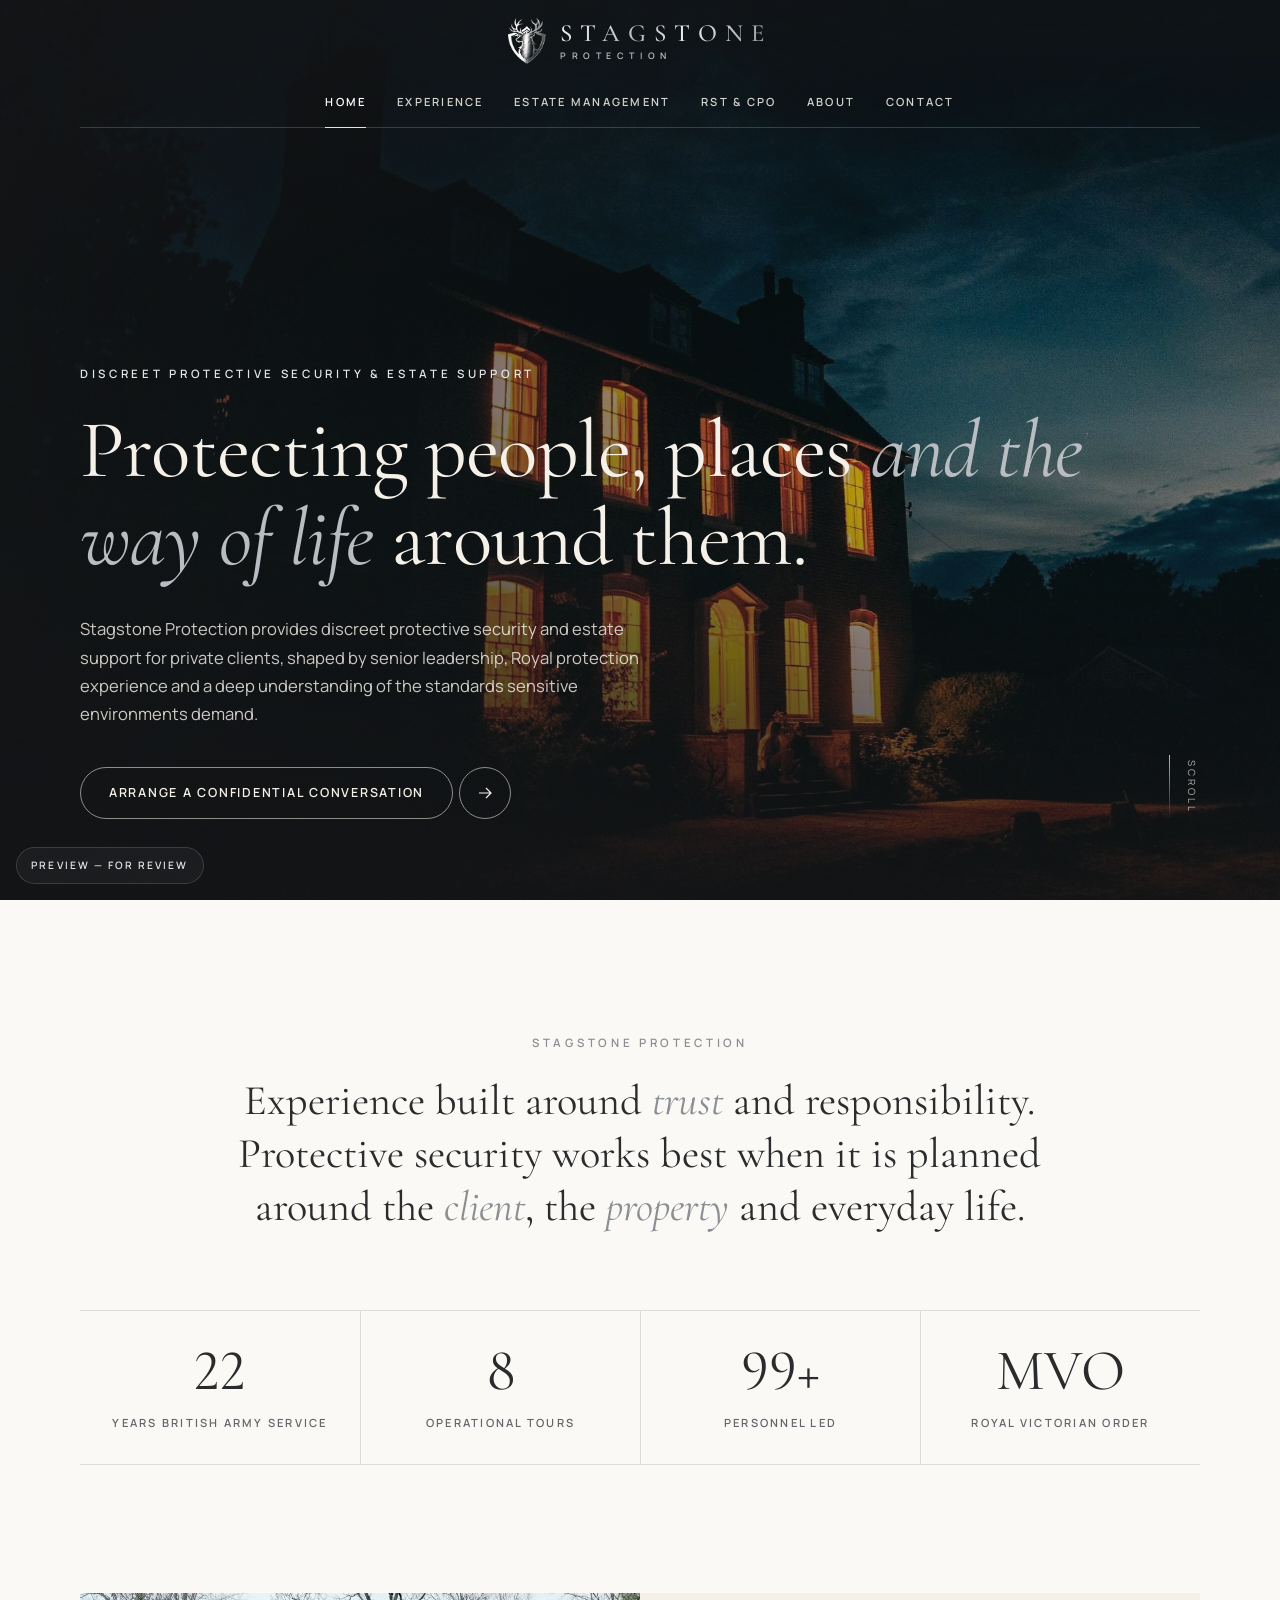
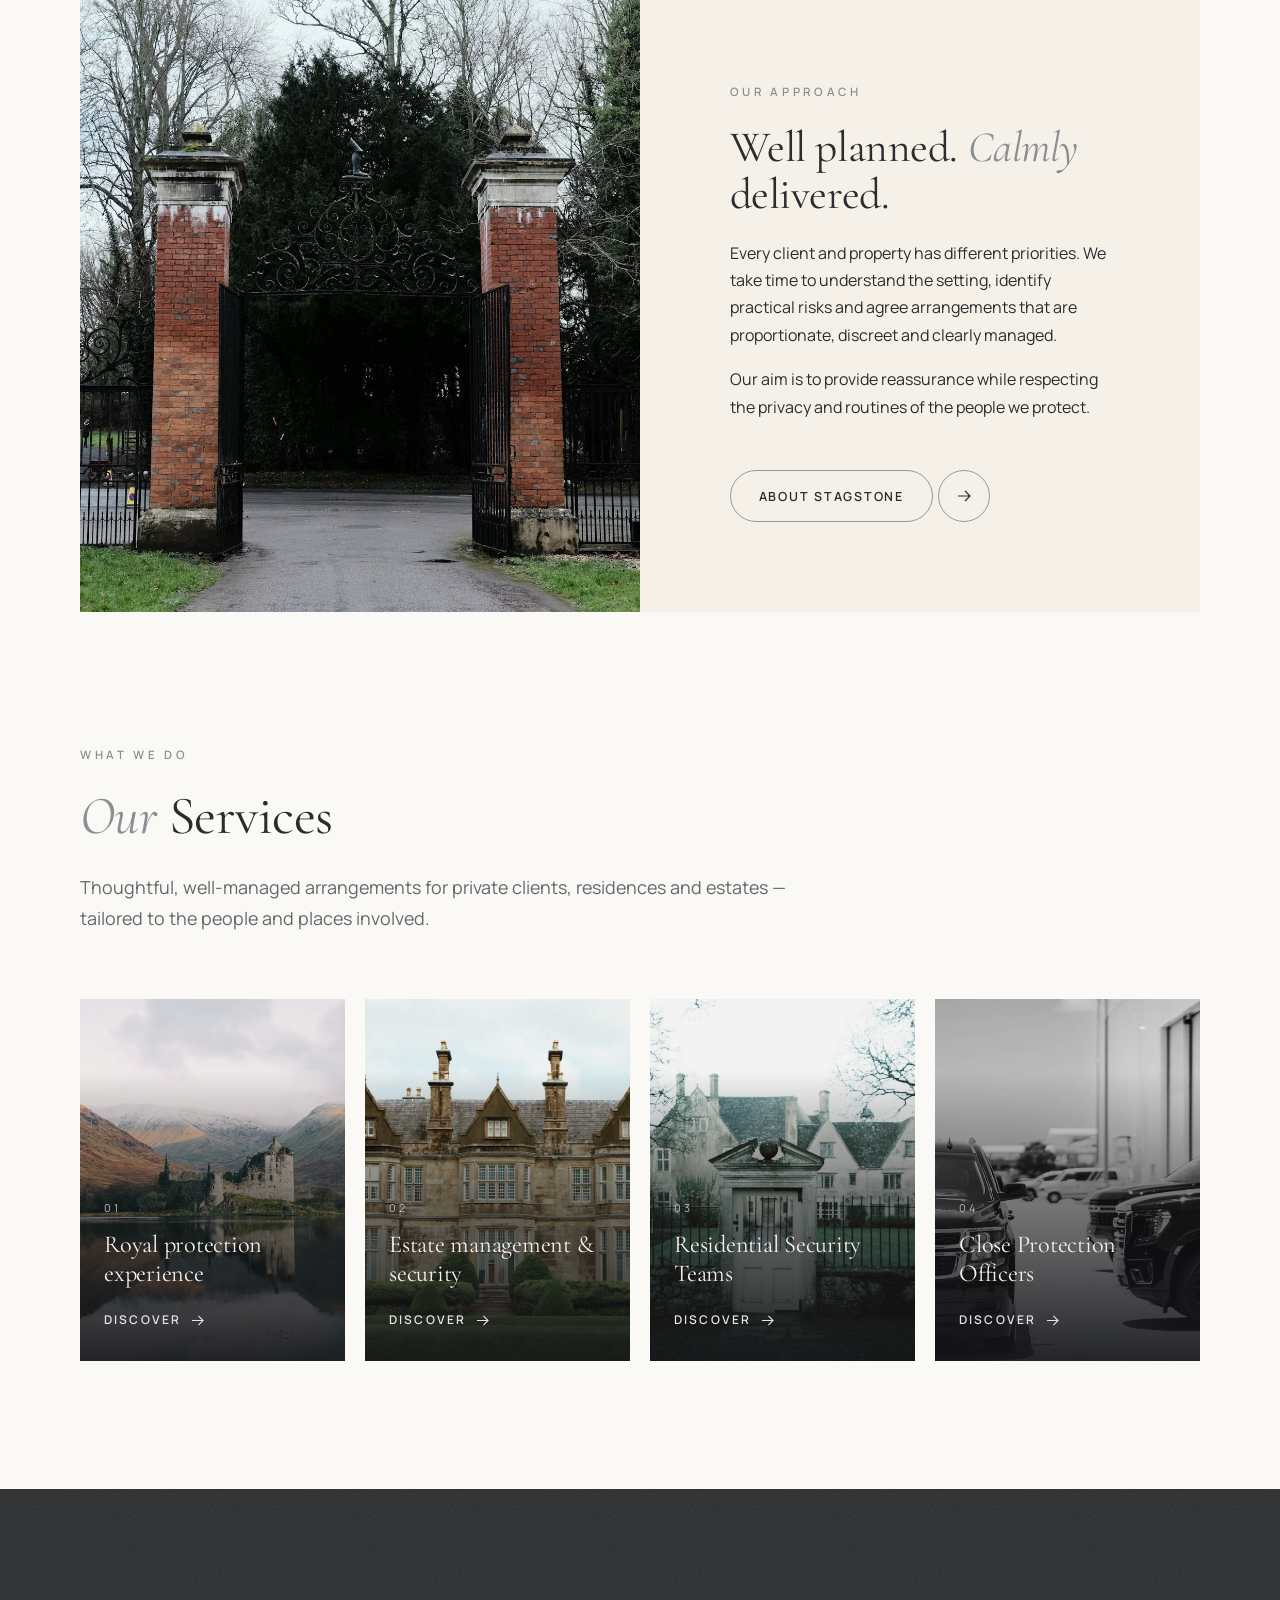
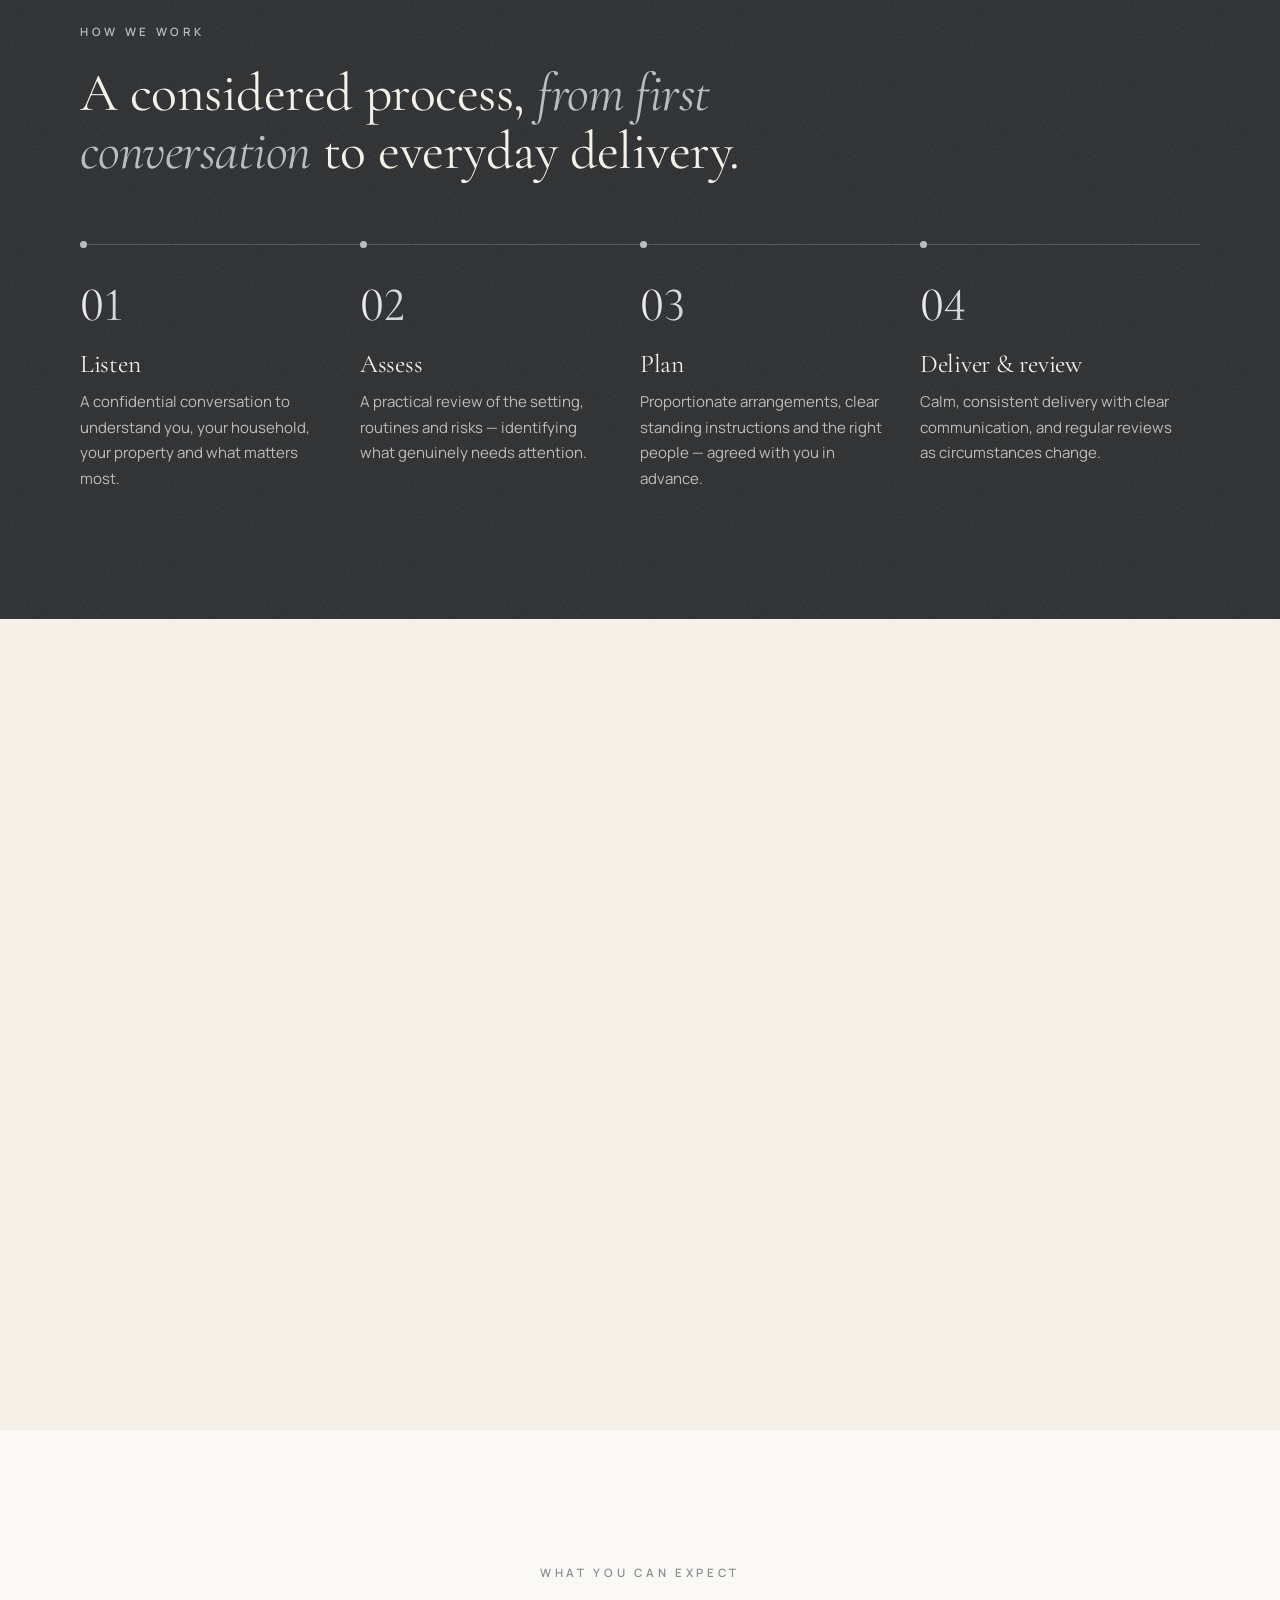
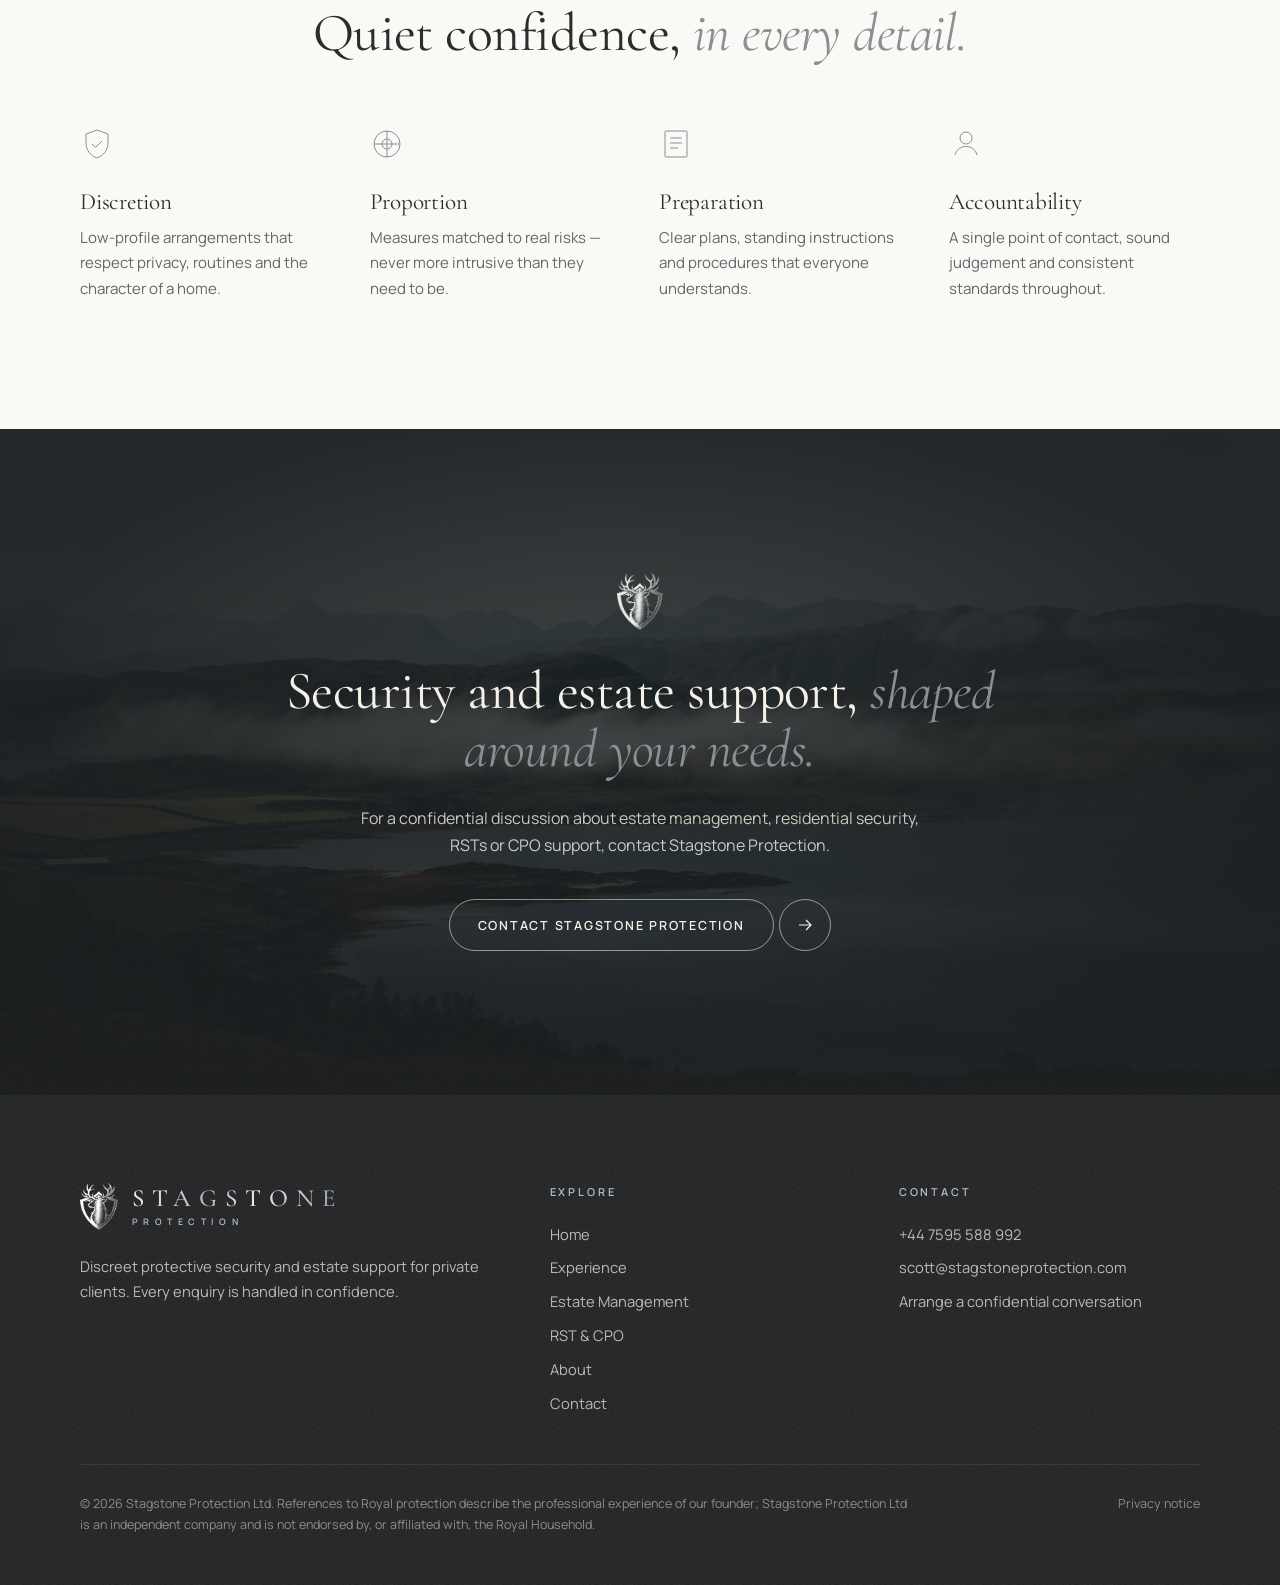
==== index.html @ ab77f959 "Stagstone Protection website - initial preview Static, no-build site: Home, Experience, Estate Manag" ====
<!doctype html>
<html lang="en-GB" data-root="" data-page="home">
<head>
  <meta charset="utf-8">
  <meta name="viewport" content="width=device-width, initial-scale=1">
  <title>Stagstone Protection | Discreet protective security &amp; estate support</title>
  <meta name="description" content="Stagstone Protection provides discreet protective security and estate support for private clients, shaped by senior military leadership and Royal protection experience.">
  <meta name="robots" content="noindex, nofollow"><!-- preview only: remove at launch -->
  <link rel="canonical" href="https://stagstoneprotection.com/">
  <meta name="theme-color" content="#1d1f21">
  <meta property="og:type" content="website">
  <meta property="og:site_name" content="Stagstone Protection">
  <meta property="og:title" content="Stagstone Protection | Discreet protective security &amp; estate support">
  <meta property="og:description" content="Protecting people, places and the way of life around them.">
  <meta property="og:image" content="assets/img/hero-estate-dusk.jpg">
  <link rel="icon" type="image/png" sizes="32x32" href="assets/img/favicon-32.png">
  <link rel="apple-touch-icon" href="assets/img/apple-touch-icon.png">
  <link rel="preload" href="assets/img/hero-estate-dusk.jpg" as="image">
  <link rel="stylesheet" href="assets/css/styles.css">
  <script src="assets/js/site.js" defer></script>
  <script type="application/ld+json">
  {
    "@context": "https://schema.org",
    "@type": "ProfessionalService",
    "name": "Stagstone Protection Ltd",
    "url": "https://stagstoneprotection.com/",
    "logo": "https://stagstoneprotection.com/assets/img/icon-512.png",
    "telephone": "+447595588992",
    "email": "scott@stagstoneprotection.com",
    "description": "Discreet protective security and estate support for private clients.",
    "founder": { "@type": "Person", "name": "Scott Cox MVO", "jobTitle": "Founder & Director", "image": "https://stagstoneprotection.com/assets/img/scott-cox.jpg" },
    "areaServed": "GB",
    "knowsAbout": ["Estate security", "Residential Security Teams", "Close protection", "Security risk assessment"]
  }
  </script>
</head>
<body>
<main id="main">

  <!-- HERO -->
  <section class="hero" aria-labelledby="hero-title">
    <div class="hero__media">
      <img src="assets/img/hero-estate-dusk.jpg" alt="A country house at dusk with warm light in its windows" width="2000" height="1334" fetchpriority="high">
    </div>
    <div class="container hero__content">
      <div>
        <span class="eyebrow">Discreet protective security &amp; estate support</span>
        <h1 id="hero-title">Protecting people, places <em>and the way of life</em> around them.</h1>
        <p class="hero__text">Stagstone Protection provides discreet protective security and estate support for private clients, shaped by senior leadership, Royal protection experience and a deep understanding of the standards sensitive environments demand.</p>
        <a class="btn btn--light" href="contact/"><span class="btn__label">Arrange a confidential conversation</span></a>
      </div>
      <a class="hero__scroll" href="#introduction">Scroll</a>
    </div>
  </section>

  <!-- INTRODUCTION -->
  <section class="section" id="introduction">
    <div class="container center">
      <div class="reveal">
        <span class="eyebrow">Stagstone Protection</span>
        <p class="statement">Experience built around <em>trust</em> and responsibility. Protective security works best when it is planned around the <em>client</em>, the <em>property</em> and everyday life.</p>
      </div>
      <div class="stats reveal" data-delay="1" aria-label="Founder experience at a glance">
        <div class="stat"><span class="stat__value" data-count="22">22</span><span class="stat__label">Years British Army service</span></div>
        <div class="stat"><span class="stat__value" data-count="8">8</span><span class="stat__label">Operational tours</span></div>
        <div class="stat"><span class="stat__value" data-count="100" data-suffix="+">100+</span><span class="stat__label">Personnel led</span></div>
        <div class="stat"><span class="stat__value">MVO</span><span class="stat__label">Royal Victorian Order</span></div>
      </div>
    </div>
  </section>

  <!-- SPLIT: MORE THAN A SECURITY PROVIDER -->
  <section aria-labelledby="approach-title">
    <div class="container">
      <div class="split reveal">
        <div class="split__media">
          <img src="assets/img/estate-gates.jpg" alt="Ornate iron gates opening onto a tree-lined estate drive" width="1400" height="1200" loading="lazy">
        </div>
        <div class="split__panel">
          <span class="eyebrow">Our approach</span>
          <h2 id="approach-title">Well planned. <em>Calmly</em> delivered.</h2>
          <p>Every client and property has different priorities. We take time to understand the setting, identify practical risks and agree arrangements that are proportionate, discreet and clearly managed.</p>
          <p>Our aim is to provide reassurance while respecting the privacy and routines of the people we protect.</p>
          <div class="mt-2"><a class="btn" href="about/"><span class="btn__label">About Stagstone</span></a></div>
        </div>
      </div>
    </div>
  </section>

  <!-- SERVICES -->
  <section class="section" aria-labelledby="services-title">
    <div class="container">
      <div class="section-head reveal">
        <span class="eyebrow">What we do</span>
        <h2 id="services-title"><em>Our</em> Services</h2>
        <p class="lead">Thoughtful, well-managed arrangements for private clients, residences and estates — tailored to the people and places involved.</p>
      </div>
      <div class="cards">
        <a class="card reveal" href="experience/">
          <img src="assets/img/scottish-castle-loch.jpg" alt="" width="2000" height="1333" loading="lazy">
          <div class="card__body">
            <span class="card__num">01</span>
            <h3>Royal protection experience</h3>
            <p>Senior experience supporting Royal security in Scotland, bringing the discretion and preparation high-profile settings demand.</p>
            <span class="link-arrow">Discover</span>
          </div>
        </a>
        <a class="card reveal" data-delay="1" href="estate-management/">
          <img src="assets/img/estate-manor.jpg" alt="" width="1400" height="925" loading="lazy">
          <div class="card__body">
            <span class="card__num">02</span>
            <h3>Estate management &amp; security</h3>
            <p>Security awareness combined with practical coordination for private estates and residences.</p>
            <span class="link-arrow">Discover</span>
          </div>
        </a>
        <a class="card reveal" data-delay="2" href="rst-cpo/#rst">
          <img src="assets/img/manor-gate.jpg" alt="" width="2000" height="1326" loading="lazy">
          <div class="card__body">
            <span class="card__num">03</span>
            <h3>Residential Security Teams</h3>
            <p>Protecting the household while allowing daily life to continue with as little disruption as possible.</p>
            <span class="link-arrow">Discover</span>
          </div>
        </a>
        <a class="card reveal" data-delay="3" href="rst-cpo/#cpo">
          <img src="assets/img/cpo-vehicles.jpg" alt="" width="1400" height="660" loading="lazy">
          <div class="card__body">
            <span class="card__num">04</span>
            <h3>Close Protection Officers</h3>
            <p>Professional close protection tailored to movements, schedule and risk environment.</p>
            <span class="link-arrow">Discover</span>
          </div>
        </a>
      </div>
    </div>
  </section>

  <!-- HOW WE WORK -->
  <section class="section section--dark on-dark" aria-labelledby="process-title">
    <div class="container">
      <div class="section-head reveal">
        <span class="eyebrow">How we work</span>
        <h2 id="process-title">A considered process, <em>from first conversation</em> to everyday delivery.</h2>
      </div>
      <ol class="steps">
        <li class="step reveal">
          <h3>Listen</h3>
          <p>A confidential conversation to understand you, your household, your property and what matters most.</p>
        </li>
        <li class="step reveal" data-delay="1">
          <h3>Assess</h3>
          <p>A practical review of the setting, routines and risks — identifying what genuinely needs attention.</p>
        </li>
        <li class="step reveal" data-delay="2">
          <h3>Plan</h3>
          <p>Proportionate arrangements, clear standing instructions and the right people — agreed with you in advance.</p>
        </li>
        <li class="step reveal" data-delay="3">
          <h3>Deliver &amp; review</h3>
          <p>Calm, consistent delivery with clear communication, and regular reviews as circumstances change.</p>
        </li>
      </ol>
    </div>
  </section>

  <!-- FOUNDER -->
  <section class="section section--ivory" aria-labelledby="founder-title">
    <div class="container founder">
      <div class="founder__visual founder__visual--portrait reveal">
        <img class="founder__photo" src="assets/img/scott-cox.jpg" alt="Portrait of Scott Cox MVO, founder of Stagstone Protection" width="896" height="1344" loading="lazy">
        <span class="founder__caption">Founder · Scott Cox MVO</span>
      </div>
      <div class="reveal" data-delay="1">
        <span class="eyebrow">About the founder</span>
        <h2 id="founder-title">Scott Cox MVO</h2>
        <p class="lead">A security and estate professional with 22 years of British Army service and extensive experience in Royal and private protective security.</p>
        <p>Scott held senior Sergeant Major appointments, completed eight operational tours, and went on to hold senior Royal and heritage security roles in Scotland — including at Balmoral Castle and the Palace of Holyroodhouse. He now brings that experience to private clients, estates and residences.</p>
        <ul class="honours" aria-label="Honours">
          <li>Member of the Royal Victorian Order</li>
          <li>Mentioned in Dispatches</li>
        </ul>
        <a class="btn" href="about/"><span class="btn__label">Read Scott’s story</span></a>
      </div>
    </div>
  </section>

  <!-- PRINCIPLES -->
  <section class="section" aria-labelledby="principles-title">
    <div class="container">
      <div class="section-head center reveal">
        <span class="eyebrow">What you can expect</span>
        <h2 id="principles-title">Quiet confidence, <em>in every detail.</em></h2>
      </div>
      <div class="principles">
        <div class="principle reveal">
          <svg viewBox="0 0 34 34" fill="none" stroke-width="1"><path d="M17 3l11 4v9c0 7.5-4.7 12.6-11 15-6.3-2.4-11-7.5-11-15V7l11-4z"/><path d="M12 17l3.5 3.5L22 14"/></svg>
          <h3>Discretion</h3>
          <p>Low-profile arrangements that respect privacy, routines and the character of a home.</p>
        </div>
        <div class="principle reveal" data-delay="1">
          <svg viewBox="0 0 34 34" fill="none" stroke-width="1"><circle cx="17" cy="17" r="13"/><path d="M17 4v26M4 17h26"/><circle cx="17" cy="17" r="5"/></svg>
          <h3>Proportion</h3>
          <p>Measures matched to real risks — never more intrusive than they need to be.</p>
        </div>
        <div class="principle reveal" data-delay="2">
          <svg viewBox="0 0 34 34" fill="none" stroke-width="1"><rect x="6" y="4" width="22" height="26" rx="1"/><path d="M11 11h12M11 16h12M11 21h8"/></svg>
          <h3>Preparation</h3>
          <p>Clear plans, standing instructions and procedures that everyone understands.</p>
        </div>
        <div class="principle reveal" data-delay="3">
          <svg viewBox="0 0 34 34" fill="none" stroke-width="1"><path d="M6 28c1.5-5.5 5.8-8.5 11-8.5s9.5 3 11 8.5"/><circle cx="17" cy="11" r="6"/></svg>
          <h3>Accountability</h3>
          <p>A single point of contact, sound judgement and consistent standards throughout.</p>
        </div>
      </div>
    </div>
  </section>

  <!-- CLOSING CTA -->
  <section class="cta-band" aria-labelledby="cta-title">
    <div class="cta-band__media"><img src="assets/img/highland-loch.jpg" alt="" width="1400" height="935" loading="lazy"></div>
    <div class="container reveal">
      <img class="cta-band__mark" src="assets/img/stagstone-mark-light.png" alt="" width="210" height="258">
      <h2 id="cta-title">Security and estate support, <em>shaped around your needs.</em></h2>
      <p>For a confidential discussion about estate management, residential security, RSTs or CPO support, contact Stagstone Protection.</p>
      <a class="btn btn--light" href="contact/"><span class="btn__label">Contact Stagstone Protection</span></a>
    </div>
  </section>

</main>
</body>
</html>
---- assets/css/styles.css ----
/* ==========================================================================
   Stagstone Protection — site styles
   Palette: charcoal, ivory and silver (taken from the brand signature/cards)
   ========================================================================== */

/* ---------- Fonts (self-hosted, SIL Open Font Licence) ---------- */
@font-face { font-family: "Cormorant Garamond"; font-style: normal; font-weight: 400; font-display: swap; src: url("../fonts/cormorantgaramond-400-normal.woff2") format("woff2"); }
@font-face { font-family: "Cormorant Garamond"; font-style: normal; font-weight: 500; font-display: swap; src: url("../fonts/cormorantgaramond-500-normal.woff2") format("woff2"); }
@font-face { font-family: "Cormorant Garamond"; font-style: normal; font-weight: 600; font-display: swap; src: url("../fonts/cormorantgaramond-600-normal.woff2") format("woff2"); }
@font-face { font-family: "Cormorant Garamond"; font-style: italic; font-weight: 400; font-display: swap; src: url("../fonts/cormorantgaramond-400-italic.woff2") format("woff2"); }
@font-face { font-family: "Cormorant Garamond"; font-style: italic; font-weight: 500; font-display: swap; src: url("../fonts/cormorantgaramond-500-italic.woff2") format("woff2"); }
@font-face { font-family: "Manrope"; font-style: normal; font-weight: 300 700; font-display: swap; src: url("../fonts/manrope-300-700-normal.woff2") format("woff2"); }

/* ---------- Design tokens ---------- */
:root {
  --charcoal: #292b2d;        /* brand charcoal */
  --charcoal-deep: #1d1f21;
  --charcoal-soft: #34373a;
  --ivory: #f5f1e9;
  --ivory-deep: #ebe5d9;
  --paper: #fbf9f5;
  --silver: #b9bdc1;
  --silver-light: #e2e4e6;
  --silver-dark: #8b8f94;
  --text: #2a2c2e;
  --text-muted: #63676b;
  --line: rgba(41, 43, 45, 0.14);
  --line-light: rgba(255, 255, 255, 0.18);
  --silver-sheen: linear-gradient(120deg, #f4f5f6 0%, #b6babe 38%, #eceef0 58%, #8f9398 100%);
  /* Fine grain, echoing the textured charcoal card stock */
  --grain: url("data:image/svg+xml,%3Csvg xmlns='http://www.w3.org/2000/svg' width='240' height='240'%3E%3Cfilter id='n'%3E%3CfeTurbulence type='fractalNoise' baseFrequency='0.85' numOctaves='3' stitchTiles='stitch'/%3E%3CfeColorMatrix values='0 0 0 0 1 0 0 0 0 1 0 0 0 0 1 0.09 0 0 0 0'/%3E%3C/filter%3E%3Crect width='100%25' height='100%25' filter='url(%23n)'/%3E%3C/svg%3E");

  --serif: "Cormorant Garamond", "Iowan Old Style", Georgia, serif;
  --sans: "Manrope", "Segoe UI", system-ui, -apple-system, sans-serif;

  --container: 1200px;
  --gutter: clamp(1.25rem, 4vw, 2.5rem);
  --section: clamp(4.5rem, 10vw, 8.5rem);
  --radius: 2px;
  --ease: cubic-bezier(0.22, 0.61, 0.36, 1);
  --header-h: 116px;
}

/* ---------- Base ---------- */
*, *::before, *::after { box-sizing: border-box; }
html { -webkit-text-size-adjust: 100%; scroll-behavior: smooth; }
body {
  margin: 0;
  font-family: var(--sans);
  font-size: 1rem;
  line-height: 1.7;
  font-weight: 400;
  color: var(--text);
  background: var(--paper);
  -webkit-font-smoothing: antialiased;
  text-rendering: optimizeLegibility;
}
img { max-width: 100%; display: block; height: auto; }
a { color: inherit; text-decoration-thickness: 1px; text-underline-offset: 0.2em; }
p { margin: 0 0 1.1em; }
p:last-child { margin-bottom: 0; }
ul, ol { margin: 0; padding: 0; }
:focus-visible { outline: 2px solid var(--silver-dark); outline-offset: 3px; }

.skip-link {
  position: absolute; left: 1rem; top: -100px; z-index: 1000;
  background: var(--ivory); color: var(--charcoal); padding: 0.75rem 1rem;
}
.skip-link:focus { top: 1rem; }
.visually-hidden { position: absolute !important; width: 1px; height: 1px; overflow: hidden; clip: rect(0 0 0 0); white-space: nowrap; }

/* ---------- Typography ---------- */
h1, h2, h3, h4 {
  font-family: var(--serif);
  font-weight: 400;
  line-height: 1.08;
  letter-spacing: -0.01em;
  margin: 0 0 0.5em;
  color: inherit;
  font-variant-numeric: lining-nums;
}
.stat__value, .step::before, .feature__num, .timeline__tag, .contact-list a { font-variant-numeric: lining-nums; }
h1 { font-size: clamp(2.75rem, 6.4vw, 5.5rem); }
h2 { font-size: clamp(2.1rem, 4.2vw, 3.5rem); }
h3 { font-size: clamp(1.5rem, 2.2vw, 1.9rem); line-height: 1.2; }
h4 { font-size: 1.3rem; }
em, .accent { font-style: italic; }
h1 em, h2 em, h3 em { color: var(--silver-dark); }
.on-dark h1 em, .on-dark h2 em, .on-dark h3 em, .hero h1 em, .page-hero h1 em { color: var(--silver); }

.eyebrow {
  display: inline-block;
  font-family: var(--sans);
  font-size: 0.72rem;
  font-weight: 600;
  letter-spacing: 0.32em;
  text-transform: uppercase;
  color: var(--silver-dark);
  margin-bottom: 1.4rem;
}
.on-dark .eyebrow { color: var(--silver); }
.lead { font-size: clamp(1.08rem, 1.4vw, 1.2rem); line-height: 1.75; color: var(--text-muted); }
.on-dark .lead, .on-dark p { color: rgba(245, 241, 233, 0.78); }
.statement {
  font-family: var(--serif);
  font-size: clamp(1.75rem, 3.3vw, 2.75rem);
  line-height: 1.25;
  max-width: 22em;
  margin: 0 auto;
}
.statement em { color: var(--silver-dark); }

/* ---------- Layout ---------- */
.container { width: 100%; max-width: var(--container); margin: 0 auto; padding: 0 var(--gutter); }
.container--narrow { max-width: 860px; }
.section { padding: var(--section) 0; }
.section--tight { padding: calc(var(--section) * 0.6) 0; }
.section--ivory { background: var(--ivory); }
.section--dark { background: var(--grain), var(--charcoal); color: var(--ivory); }
.section--deep { background: var(--grain), var(--charcoal-deep); color: var(--ivory); }
.center { text-align: center; }
.section-head { max-width: 760px; margin-bottom: clamp(2.5rem, 5vw, 4rem); }
.section-head.center { margin-left: auto; margin-right: auto; }
.rule { width: 56px; height: 1px; background: var(--silver-dark); border: 0; margin: 2rem 0; }
.center .rule { margin-left: auto; margin-right: auto; }

/* ---------- Buttons ---------- */
.btn {
  --btn-fg: var(--charcoal);
  --btn-line: rgba(41, 43, 45, 0.45);
  display: inline-flex; align-items: center; gap: 0.35rem;
  font-family: var(--sans); font-size: 0.78rem; font-weight: 600; letter-spacing: 0.14em; text-transform: uppercase;
  color: var(--btn-fg); text-decoration: none; cursor: pointer;
  background: none; border: 0; padding: 0;
}
.btn__label {
  display: inline-flex; align-items: center; min-height: 52px; padding: 0 1.75rem;
  border: 1px solid var(--btn-line); border-radius: 999px;
  transition: background 0.35s var(--ease), color 0.35s var(--ease), border-color 0.35s var(--ease);
}
.btn__icon {
  display: inline-grid; place-items: center; width: 52px; height: 52px; flex: none;
  border: 1px solid var(--btn-line); border-radius: 50%;
  transition: transform 0.45s var(--ease), background 0.35s var(--ease), border-color 0.35s var(--ease);
}
.btn__icon svg { width: 14px; height: 14px; transition: transform 0.45s var(--ease); }
.btn:hover .btn__label, .btn:focus-visible .btn__label { background: var(--btn-fg); color: var(--paper); border-color: var(--btn-fg); }
.btn:hover .btn__icon svg, .btn:focus-visible .btn__icon svg { transform: rotate(-45deg); }
.btn--light { --btn-fg: var(--ivory); --btn-line: rgba(245, 241, 233, 0.55); }
.btn--light:hover .btn__label, .btn--light:focus-visible .btn__label { color: var(--charcoal); }
.btn--solid .btn__label { background: var(--charcoal); color: var(--ivory); border-color: var(--charcoal); }
.btn--solid:hover .btn__label { background: var(--charcoal-soft); }

.link-arrow {
  display: inline-flex; align-items: center; gap: 0.6rem;
  font-size: 0.75rem; font-weight: 600; letter-spacing: 0.18em; text-transform: uppercase; text-decoration: none;
}
.link-arrow svg { width: 13px; height: 13px; transition: transform 0.4s var(--ease); }
.link-arrow:hover svg { transform: translateX(4px); }

/* ---------- Header ---------- */
.site-header {
  position: fixed; inset: 0 0 auto 0; z-index: 100;
  color: var(--ivory);
  transition: background 0.45s var(--ease), box-shadow 0.45s var(--ease), transform 0.45s var(--ease);
}
.site-header__inner {
  max-width: var(--container); margin: 0 auto; padding: 1.1rem var(--gutter) 0;
  display: flex; flex-direction: column; align-items: center;
  transition: padding 0.45s var(--ease);
}
.brand { display: inline-flex; align-items: center; gap: 0.85rem; text-decoration: none; color: inherit; }
.brand__mark { width: 38px; height: auto; transition: width 0.45s var(--ease); }
.brand__text { display: flex; flex-direction: column; line-height: 1; }
.brand__name {
  font-family: var(--serif); font-size: 1.55rem; font-weight: 500; letter-spacing: 0.32em;
  background: var(--silver-sheen); -webkit-background-clip: text; background-clip: text; color: transparent;
}
.brand__sub { font-size: 0.56rem; font-weight: 600; letter-spacing: 0.62em; margin-top: 0.4rem; color: var(--silver); }

.primary-nav { width: 100%; margin-top: 0.9rem; border-bottom: 1px solid var(--line-light); transition: margin 0.45s var(--ease), border-color 0.45s var(--ease); }
.primary-nav ul { list-style: none; display: flex; justify-content: center; gap: clamp(1rem, 2.4vw, 2.4rem); }
.primary-nav a {
  position: relative; display: block; padding: 0.85rem 0 1rem;
  font-size: 0.7rem; font-weight: 600; letter-spacing: 0.2em; text-transform: uppercase; text-decoration: none;
  color: rgba(245, 241, 233, 0.86); transition: color 0.3s;
}
.primary-nav a::after {
  content: ""; position: absolute; left: 0; right: 0; bottom: -1px; height: 1px;
  background: var(--silver-light); transform: scaleX(0); transition: transform 0.4s var(--ease);
}
.primary-nav a:hover, .primary-nav a[aria-current="page"] { color: #fff; }
.primary-nav a:hover::after, .primary-nav a[aria-current="page"]::after { transform: scaleX(1); }

.site-header.is-scrolled { background: rgba(29, 31, 33, 0.96); box-shadow: 0 1px 0 rgba(255,255,255,0.06); backdrop-filter: blur(10px); }
.site-header.is-scrolled .site-header__inner { padding-top: 0.7rem; }
.site-header.is-scrolled .brand__mark { width: 30px; }
.site-header.is-scrolled .primary-nav { margin-top: 0.4rem; border-color: transparent; }
.site-header.is-scrolled .primary-nav a { padding: 0.6rem 0 0.8rem; }

.nav-toggle {
  display: none; position: absolute; right: var(--gutter); top: 1.35rem;
  width: 46px; height: 46px; border-radius: 50%; border: 1px solid var(--line-light);
  background: transparent; color: inherit; cursor: pointer;
}
.nav-toggle span { display: block; width: 18px; height: 1px; background: currentColor; margin: 5px auto; transition: transform 0.35s var(--ease), opacity 0.2s; }
.nav-open .nav-toggle span:nth-child(1) { transform: translateY(6px) rotate(45deg); }
.nav-open .nav-toggle span:nth-child(2) { opacity: 0; }
.nav-open .nav-toggle span:nth-child(3) { transform: translateY(-6px) rotate(-45deg); }

@media (max-width: 960px) {
  .site-header__inner { flex-direction: row; justify-content: space-between; padding-top: 1rem; padding-bottom: 1rem; }
  .site-header.is-scrolled .site-header__inner { padding-bottom: 0.7rem; }
  .brand__name { font-size: 1.25rem; letter-spacing: 0.26em; }
  .brand__sub { font-size: 0.5rem; letter-spacing: 0.5em; }
  .nav-toggle { display: block; position: static; }
  .primary-nav {
    position: fixed; inset: 0; z-index: -1; margin: 0; border: 0;
    background: var(--charcoal-deep);
    display: grid; place-items: center;
    opacity: 0; visibility: hidden; transition: opacity 0.4s var(--ease), visibility 0.4s;
  }
  .primary-nav ul { flex-direction: column; align-items: center; gap: 0.4rem; }
  .primary-nav a { font-family: var(--serif); font-size: 2rem; font-weight: 400; letter-spacing: 0.01em; text-transform: none; padding: 0.4rem 0 !important; }
  .primary-nav a::after { display: none; }
  .nav-open .primary-nav { opacity: 1; visibility: visible; }
  .nav-open { overflow: hidden; }
  .nav-open .site-header { background: transparent; box-shadow: none; backdrop-filter: none; }
}

/* ---------- Hero (home) ---------- */
.hero {
  position: relative; min-height: 100svh; display: flex; align-items: flex-end;
  color: var(--ivory); overflow: hidden; background: var(--charcoal-deep);
}
.hero__media, .page-hero__media { position: absolute; inset: 0; }
.hero__media img, .page-hero__media img { width: 100%; height: 100%; object-fit: cover; }
.hero__media img { animation: slow-zoom 22s var(--ease) both; }
.hero::after, .page-hero::after {
  content: ""; position: absolute; inset: 0;
  background:
    linear-gradient(180deg, rgba(20,21,23,0.72) 0%, rgba(20,21,23,0.18) 32%, rgba(20,21,23,0.25) 55%, rgba(20,21,23,0.88) 100%),
    linear-gradient(90deg, rgba(20,21,23,0.78) 0%, rgba(20,21,23,0.35) 45%, rgba(20,21,23,0) 75%);
}
.hero .eyebrow, .page-hero .eyebrow { color: var(--silver-light); }
.hero__content {
  position: relative; z-index: 1; width: 100%;
  padding-top: calc(var(--header-h) + 3rem); padding-bottom: clamp(3.5rem, 9vh, 6.5rem);
  display: grid; grid-template-columns: minmax(0, 1fr) auto; align-items: end; gap: 2.5rem;
}
.hero h1 { max-width: 13em; margin-bottom: 0.4em; }
.hero__text { max-width: 36rem; font-size: clamp(1rem, 1.3vw, 1.12rem); color: rgba(245, 241, 233, 0.82); margin-bottom: 2.4rem; }
.hero__scroll {
  display: flex; flex-direction: column; align-items: center; gap: 0.8rem;
  font-size: 0.62rem; letter-spacing: 0.3em; text-transform: uppercase; color: rgba(245,241,233,0.7); text-decoration: none;
  writing-mode: vertical-rl;
}
.hero__scroll::after { content: ""; width: 1px; height: 64px; background: linear-gradient(var(--silver), transparent); animation: scroll-cue 2.4s var(--ease) infinite; }
@keyframes slow-zoom { from { transform: scale(1.12); } to { transform: scale(1); } }
@keyframes scroll-cue { 0% { transform: scaleY(0); transform-origin: top; } 50% { transform: scaleY(1); transform-origin: top; } 51% { transform-origin: bottom; } 100% { transform: scaleY(0); transform-origin: bottom; } }
@media (max-width: 720px) { .hero__scroll { display: none; } .hero__content { grid-template-columns: 1fr; } }

/* ---------- Page hero (inner pages) ---------- */
.page-hero {
  position: relative; min-height: clamp(460px, 72vh, 720px);
  display: flex; align-items: flex-end; color: var(--ivory); background: var(--charcoal-deep); overflow: hidden;
}
.page-hero__content { position: relative; z-index: 1; width: 100%; padding-top: calc(var(--header-h) + 3rem); padding-bottom: clamp(3rem, 7vh, 5rem); }
.page-hero h1 { max-width: 14em; margin-bottom: 0.35em; }
.page-hero p { max-width: 40rem; color: rgba(245, 241, 233, 0.82); font-size: clamp(1rem, 1.3vw, 1.12rem); }
.breadcrumb { list-style: none; display: flex; gap: 0.6rem; font-size: 0.68rem; letter-spacing: 0.24em; text-transform: uppercase; color: var(--silver); margin-bottom: 1.5rem; }
.breadcrumb a { text-decoration: none; }
.breadcrumb a:hover { color: #fff; }
.breadcrumb li + li::before { content: "/"; margin-right: 0.6rem; opacity: 0.5; }

/* ---------- Credentials strip ---------- */
.stats { display: grid; grid-template-columns: repeat(4, 1fr); border-top: 1px solid var(--line); border-bottom: 1px solid var(--line); margin-top: clamp(3rem, 6vw, 5rem); }
.stat { padding: 2rem 1.25rem; text-align: center; }
.stat + .stat { border-left: 1px solid var(--line); }
.stat__value { display: block; font-family: var(--serif); font-size: clamp(2.4rem, 4.5vw, 3.6rem); line-height: 1; color: var(--charcoal); }
.stat__label { display: block; margin-top: 0.75rem; font-size: 0.7rem; font-weight: 600; letter-spacing: 0.2em; text-transform: uppercase; color: var(--text-muted); }
@media (max-width: 760px) { .stats { grid-template-columns: repeat(2, 1fr); } .stat:nth-child(3) { border-left: 0; } .stat:nth-child(n+3) { border-top: 1px solid var(--line); } }

/* ---------- Split (image + panel) ---------- */
.split { display: grid; grid-template-columns: 1fr 1fr; align-items: stretch; }
.split__media { position: relative; min-height: 420px; overflow: hidden; }
.split__media img { position: absolute; inset: 0; width: 100%; height: 100%; object-fit: cover; transition: transform 1.4s var(--ease); }
.split:hover .split__media img { transform: scale(1.03); }
.split__panel { background: var(--ivory); padding: clamp(2.5rem, 7vw, 6rem); display: flex; flex-direction: column; justify-content: center; }
.split__panel--dark { background: var(--grain), var(--charcoal); color: var(--ivory); }
.split--reverse .split__media { order: 2; }
.split h2 { font-size: clamp(2rem, 3.4vw, 2.9rem); }
@media (max-width: 860px) { .split { grid-template-columns: 1fr; } .split--reverse .split__media { order: 0; } .split__media { min-height: 320px; } }

/* ---------- Service cards ---------- */
.cards { display: grid; grid-template-columns: repeat(4, 1fr); gap: 1.25rem; }
.card {
  position: relative; display: flex; flex-direction: column; justify-content: flex-end;
  aspect-ratio: 3 / 4.1; overflow: hidden; color: var(--ivory); text-decoration: none; background: var(--charcoal);
}
.card img { position: absolute; inset: 0; width: 100%; height: 100%; object-fit: cover; transition: transform 1.2s var(--ease), filter 0.8s; filter: saturate(0.8); }
.card::after { content: ""; position: absolute; inset: 0; background: linear-gradient(180deg, rgba(20,21,23,0.05) 20%, rgba(20,21,23,0.55) 55%, rgba(20,21,23,0.93) 100%); transition: background 0.6s var(--ease); }
.card__body { position: relative; z-index: 1; padding: 1.75rem 1.5rem; }
.card__num { display: block; font-size: 0.68rem; letter-spacing: 0.28em; color: var(--silver); margin-bottom: 0.75rem; }
.card h3 { font-size: clamp(1.45rem, 1.9vw, 1.75rem); margin-bottom: 0.4rem; }
.card p { font-size: 0.9rem; line-height: 1.6; color: rgba(245, 241, 233, 0.78); max-height: 0; opacity: 0; overflow: hidden; transition: max-height 0.6s var(--ease), opacity 0.5s, margin 0.5s; margin: 0; }
.card .link-arrow { margin-top: 1rem; color: var(--silver-light); }
.card:hover img, .card:focus-visible img { transform: scale(1.06); filter: saturate(1); }
.card:hover::after, .card:focus-visible::after { background: linear-gradient(180deg, rgba(20,21,23,0.2) 0%, rgba(20,21,23,0.94) 100%); }
.card:hover p, .card:focus-visible p { max-height: 10rem; opacity: 1; margin-top: 0.4rem; }
@media (max-width: 1080px) { .cards { grid-template-columns: repeat(2, 1fr); } }
@media (max-width: 560px) { .cards { grid-template-columns: 1fr; } .card { aspect-ratio: 4 / 3.6; } }
@media (hover: none) { .card p { max-height: none; opacity: 1; margin-top: 0.4rem; } }

/* ---------- Process steps ---------- */
.steps { list-style: none; display: grid; grid-template-columns: repeat(4, 1fr); gap: 0; counter-reset: step; }
.step { padding: 2.25rem 1.75rem 0 0; border-top: 1px solid var(--line-light); position: relative; }
.step::before {
  counter-increment: step; content: "0" counter(step);
  display: block; font-family: var(--serif); font-size: 3rem; line-height: 1; margin-bottom: 1.25rem;
  background: var(--silver-sheen); -webkit-background-clip: text; background-clip: text; color: transparent;
}
.step::after { content: ""; position: absolute; top: -4px; left: 0; width: 7px; height: 7px; border-radius: 50%; background: var(--silver); }
.step h3 { font-size: 1.6rem; margin-bottom: 0.6rem; }
.step p { font-size: 0.94rem; color: rgba(245, 241, 233, 0.72); }
.section--ivory .step, .section:not(.section--dark):not(.section--deep) .step { border-color: var(--line); }
.section:not(.section--dark):not(.section--deep) .step p { color: var(--text-muted); }
.section:not(.section--dark):not(.section--deep) .step::before { background: none; color: var(--silver-dark); }
@media (max-width: 960px) { .steps { grid-template-columns: repeat(2, 1fr); row-gap: 2.5rem; } }
@media (max-width: 560px) { .steps { grid-template-columns: 1fr; } }

/* ---------- Principles / feature list ---------- */
.principles { display: grid; grid-template-columns: repeat(4, 1fr); gap: clamp(1.5rem, 3vw, 3rem); }
.principle svg { width: 34px; height: 34px; stroke: var(--silver-dark); margin-bottom: 1.25rem; }
.principle h3 { font-size: 1.45rem; margin-bottom: 0.5rem; }
.principle p { font-size: 0.94rem; color: var(--text-muted); }
@media (max-width: 960px) { .principles { grid-template-columns: repeat(2, 1fr); } }
@media (max-width: 560px) { .principles { grid-template-columns: 1fr; } }

.feature-grid { display: grid; grid-template-columns: repeat(2, 1fr); border-top: 1px solid var(--line); }
.feature { padding: 2rem 2rem 2rem 0; border-bottom: 1px solid var(--line); display: grid; grid-template-columns: 3.25rem 1fr; gap: 0.5rem; }
.feature:nth-child(even) { padding-left: 2rem; border-left: 1px solid var(--line); }
.feature__num { font-family: var(--serif); font-size: 1.15rem; color: var(--silver-dark); padding-top: 0.15rem; }
.feature h3 { font-size: 1.45rem; margin-bottom: 0.35rem; }
.feature p { font-size: 0.95rem; color: var(--text-muted); }
@media (max-width: 760px) { .feature-grid { grid-template-columns: 1fr; } .feature:nth-child(even) { padding-left: 0; border-left: 0; } }

.check-list { list-style: none; display: grid; gap: 0.85rem; margin-top: 1.5rem; }
.check-list li { position: relative; padding-left: 1.9rem; }
.check-list li::before { content: ""; position: absolute; left: 0; top: 0.72em; width: 1rem; height: 1px; background: var(--silver-dark); }
.on-dark .check-list li::before, .split__panel--dark .check-list li::before { background: var(--silver); }

/* ---------- Founder ---------- */
.founder { display: grid; grid-template-columns: 0.85fr 1.15fr; gap: clamp(2.5rem, 6vw, 6rem); align-items: center; }
.founder__visual { position: relative; aspect-ratio: 4 / 5; background: var(--charcoal); overflow: hidden; display: grid; place-items: center; }
.founder__visual img.founder__photo { position: absolute; inset: 0; width: 100%; height: 100%; object-fit: cover; opacity: 0.5; filter: grayscale(1); }
.founder__visual .founder__mark { position: relative; width: 42%; opacity: 0.95; }
.founder__visual::after { content: ""; position: absolute; inset: 1.1rem; border: 1px solid rgba(226, 228, 230, 0.35); pointer-events: none; }
.founder__caption { position: absolute; left: 2rem; bottom: 1.9rem; z-index: 1; color: var(--ivory); font-size: 0.68rem; letter-spacing: 0.26em; text-transform: uppercase; }
.founder__visual--portrait { background: var(--ivory-deep); }
.founder__visual--portrait img.founder__photo { opacity: 1; filter: none; object-position: center 20%; }
.founder__visual--portrait::before { content: ""; position: absolute; inset: 55% 0 0 0; z-index: 1; background: linear-gradient(180deg, rgba(29,31,33,0) 0%, rgba(29,31,33,0.7) 100%); }
.founder__visual--portrait .founder__caption { z-index: 2; }
.honours { display: flex; flex-wrap: wrap; gap: 0.6rem; margin: 1.75rem 0 2.25rem; list-style: none; }
.honours li { font-size: 0.7rem; font-weight: 600; letter-spacing: 0.16em; text-transform: uppercase; padding: 0.55rem 0.95rem; border: 1px solid var(--line); border-radius: 999px; color: var(--text-muted); }
.on-dark .honours li { border-color: var(--line-light); color: var(--silver-light); }
@media (max-width: 860px) { .founder { grid-template-columns: 1fr; } .founder__visual { max-width: 460px; } }

.pull {
  margin: 0; font-family: var(--serif); font-style: italic; font-size: clamp(1.6rem, 2.8vw, 2.3rem); line-height: 1.3;
  padding-left: 1.75rem; border-left: 1px solid var(--silver-dark);
}

/* ---------- Timeline ---------- */
.timeline { list-style: none; position: relative; max-width: 900px; }
.timeline::before { content: ""; position: absolute; left: 0.32rem; top: 0.6rem; bottom: 0.6rem; width: 1px; background: var(--line); }
.timeline li { position: relative; padding: 0 0 2.75rem 2.75rem; }
.timeline li:last-child { padding-bottom: 0; }
.timeline li::before { content: ""; position: absolute; left: 0; top: 0.55rem; width: 0.7rem; height: 0.7rem; border-radius: 50%; border: 1px solid var(--silver-dark); background: var(--paper); }
.timeline .section--ivory li::before, .section--ivory .timeline li::before { background: var(--ivory); }
.timeline__tag { display: block; font-size: 0.68rem; font-weight: 600; letter-spacing: 0.24em; text-transform: uppercase; color: var(--silver-dark); margin-bottom: 0.4rem; }
.timeline h3 { font-size: 1.6rem; margin-bottom: 0.4rem; }
.timeline p { color: var(--text-muted); max-width: 44rem; }

/* ---------- Notice ---------- */
.notice { display: flex; gap: 1rem; align-items: flex-start; padding: 1.4rem 1.6rem; border: 1px solid var(--line); background: var(--paper); font-size: 0.9rem; color: var(--text-muted); }
.notice svg { flex: none; width: 20px; height: 20px; stroke: var(--silver-dark); margin-top: 0.2rem; }

/* ---------- CTA band ---------- */
.cta-band { position: relative; color: var(--ivory); background: var(--charcoal-deep); overflow: hidden; text-align: center; }
.cta-band__media { position: absolute; inset: 0; }
.cta-band__media img { width: 100%; height: 100%; object-fit: cover; opacity: 0.35; }
.cta-band::before { content: ""; position: absolute; inset: 0; z-index: 1; background: radial-gradient(ellipse at center, rgba(29,31,33,0.35) 0%, rgba(29,31,33,0.85) 75%); }
.cta-band .container { position: relative; z-index: 2; padding-top: clamp(5rem, 12vw, 9rem); padding-bottom: clamp(5rem, 12vw, 9rem); }
.cta-band h2 { max-width: 15em; margin-left: auto; margin-right: auto; }
.cta-band p { max-width: 36rem; margin: 0 auto 2.5rem; color: rgba(245, 241, 233, 0.8); }
.cta-band__mark { width: 46px; margin: 0 auto 2rem; opacity: 0.9; }

/* ---------- Contact ---------- */
.contact-grid { display: grid; grid-template-columns: 0.9fr 1.1fr; gap: clamp(2.5rem, 6vw, 6rem); align-items: start; }
.contact-list { list-style: none; display: grid; gap: 0; border-top: 1px solid var(--line); margin: 2rem 0; }
.contact-list li { padding: 1.4rem 0; border-bottom: 1px solid var(--line); display: grid; grid-template-columns: 6.5rem 1fr; gap: 1rem; align-items: baseline; }
.contact-list span { font-size: 0.68rem; font-weight: 600; letter-spacing: 0.24em; text-transform: uppercase; color: var(--silver-dark); }
.contact-list a { font-family: var(--serif); font-size: 1.45rem; text-decoration: none; word-break: break-word; }
.contact-list a:hover { text-decoration: underline; }
.form { background: var(--ivory); padding: clamp(2rem, 5vw, 3.5rem); }
.form h2 { font-size: clamp(1.9rem, 3vw, 2.5rem); }
.form-row { display: grid; grid-template-columns: 1fr 1fr; gap: 1.25rem; }
.field { margin-bottom: 1.4rem; }
.field label, .field legend { display: block; font-size: 0.68rem; font-weight: 600; letter-spacing: 0.2em; text-transform: uppercase; color: var(--text-muted); margin-bottom: 0.55rem; }
.field input, .field select, .field textarea {
  width: 100%; font: inherit; color: var(--text); background: transparent;
  border: 0; border-bottom: 1px solid rgba(41,43,45,0.3); border-radius: 0; padding: 0.7rem 0;
  transition: border-color 0.3s;
}
.field select { appearance: none; background-image: url("data:image/svg+xml,%3Csvg xmlns='http://www.w3.org/2000/svg' width='12' height='8' fill='none' stroke='%238b8f94'%3E%3Cpath d='M1 1l5 5 5-5'/%3E%3C/svg%3E"); background-repeat: no-repeat; background-position: right 0.25rem center; }
.field textarea { min-height: 140px; resize: vertical; }
.field input:focus, .field select:focus, .field textarea:focus { outline: none; border-color: var(--charcoal); }
.field--check { display: flex; gap: 0.75rem; align-items: flex-start; font-size: 0.88rem; color: var(--text-muted); }
.field--check input { width: 18px; height: 18px; margin-top: 0.2rem; accent-color: var(--charcoal); flex: none; }
.form-note { font-size: 0.82rem; color: var(--text-muted); margin-top: 1.25rem; }
.form-status { margin-top: 1rem; font-size: 0.92rem; }
.hp-field { position: absolute; left: -9999px; }
@media (max-width: 900px) { .contact-grid { grid-template-columns: 1fr; } }
@media (max-width: 560px) { .form-row { grid-template-columns: 1fr; gap: 0; } .contact-list li { grid-template-columns: 1fr; gap: 0.25rem; } }

/* ---------- Prose (privacy etc.) ---------- */
.prose h2 { font-size: clamp(1.7rem, 2.6vw, 2.2rem); margin-top: 2.5rem; }
.prose ul { padding-left: 1.2rem; margin-bottom: 1.1rem; }
.prose li { margin-bottom: 0.4rem; }

/* ---------- Footer ---------- */
.site-footer { background: var(--grain), var(--charcoal-deep); color: rgba(245, 241, 233, 0.72); font-size: 0.92rem; }
.site-footer a { text-decoration: none; }
.site-footer a:hover { color: #fff; text-decoration: underline; }
.footer-top { display: grid; grid-template-columns: 1.4fr 1fr 1fr; gap: 3rem; padding: clamp(3.5rem, 7vw, 5.5rem) 0 3rem; }
.footer-brand .brand { color: var(--ivory); margin-bottom: 1.5rem; }
.footer-brand p { max-width: 26rem; }
.footer-title { display: block; font-size: 0.68rem; font-weight: 600; letter-spacing: 0.26em; text-transform: uppercase; color: var(--silver); margin-bottom: 1.25rem; }
.footer-links { list-style: none; display: grid; gap: 0.55rem; }
.footer-bottom { border-top: 1px solid rgba(255,255,255,0.08); padding: 1.75rem 0 2.25rem; display: flex; flex-wrap: wrap; justify-content: space-between; gap: 1rem; font-size: 0.78rem; color: rgba(245, 241, 233, 0.5); }
.footer-legal { max-width: 52rem; }
@media (max-width: 860px) { .footer-top { grid-template-columns: 1fr 1fr; } .footer-brand { grid-column: 1 / -1; } }
@media (max-width: 520px) { .footer-top { grid-template-columns: 1fr; } }

/* ---------- Preview badge ---------- */
.preview-badge {
  position: fixed; left: 1rem; bottom: 1rem; z-index: 90;
  font-size: 0.64rem; font-weight: 600; letter-spacing: 0.2em; text-transform: uppercase;
  background: rgba(29,31,33,0.9); color: var(--silver-light); border: 1px solid rgba(255,255,255,0.15);
  padding: 0.55rem 0.9rem; border-radius: 999px; backdrop-filter: blur(6px);
}

/* ---------- Reveal on scroll ---------- */
.js .reveal { opacity: 0; transform: translateY(28px); transition: opacity 1s var(--ease), transform 1s var(--ease); }
.js .reveal.is-visible { opacity: 1; transform: none; }
.js .reveal[data-delay="1"] { transition-delay: 0.12s; }
.js .reveal[data-delay="2"] { transition-delay: 0.24s; }
.js .reveal[data-delay="3"] { transition-delay: 0.36s; }

@media (prefers-reduced-motion: reduce) {
  *, *::before, *::after { animation-duration: 0.01ms !important; animation-iteration-count: 1 !important; transition-duration: 0.01ms !important; scroll-behavior: auto !important; }
  .js .reveal { opacity: 1; transform: none; }
}

/* ---------- Utilities ---------- */
.mt-0 { margin-top: 0; } .mt-1 { margin-top: 1rem; } .mt-2 { margin-top: 2rem; } .mt-3 { margin-top: 3rem; }
.mb-0 { margin-bottom: 0; }
.grid-2 { display: grid; grid-template-columns: 1fr 1fr; gap: clamp(2rem, 6vw, 6rem); align-items: start; }
@media (max-width: 860px) { .grid-2 { grid-template-columns: 1fr; } }
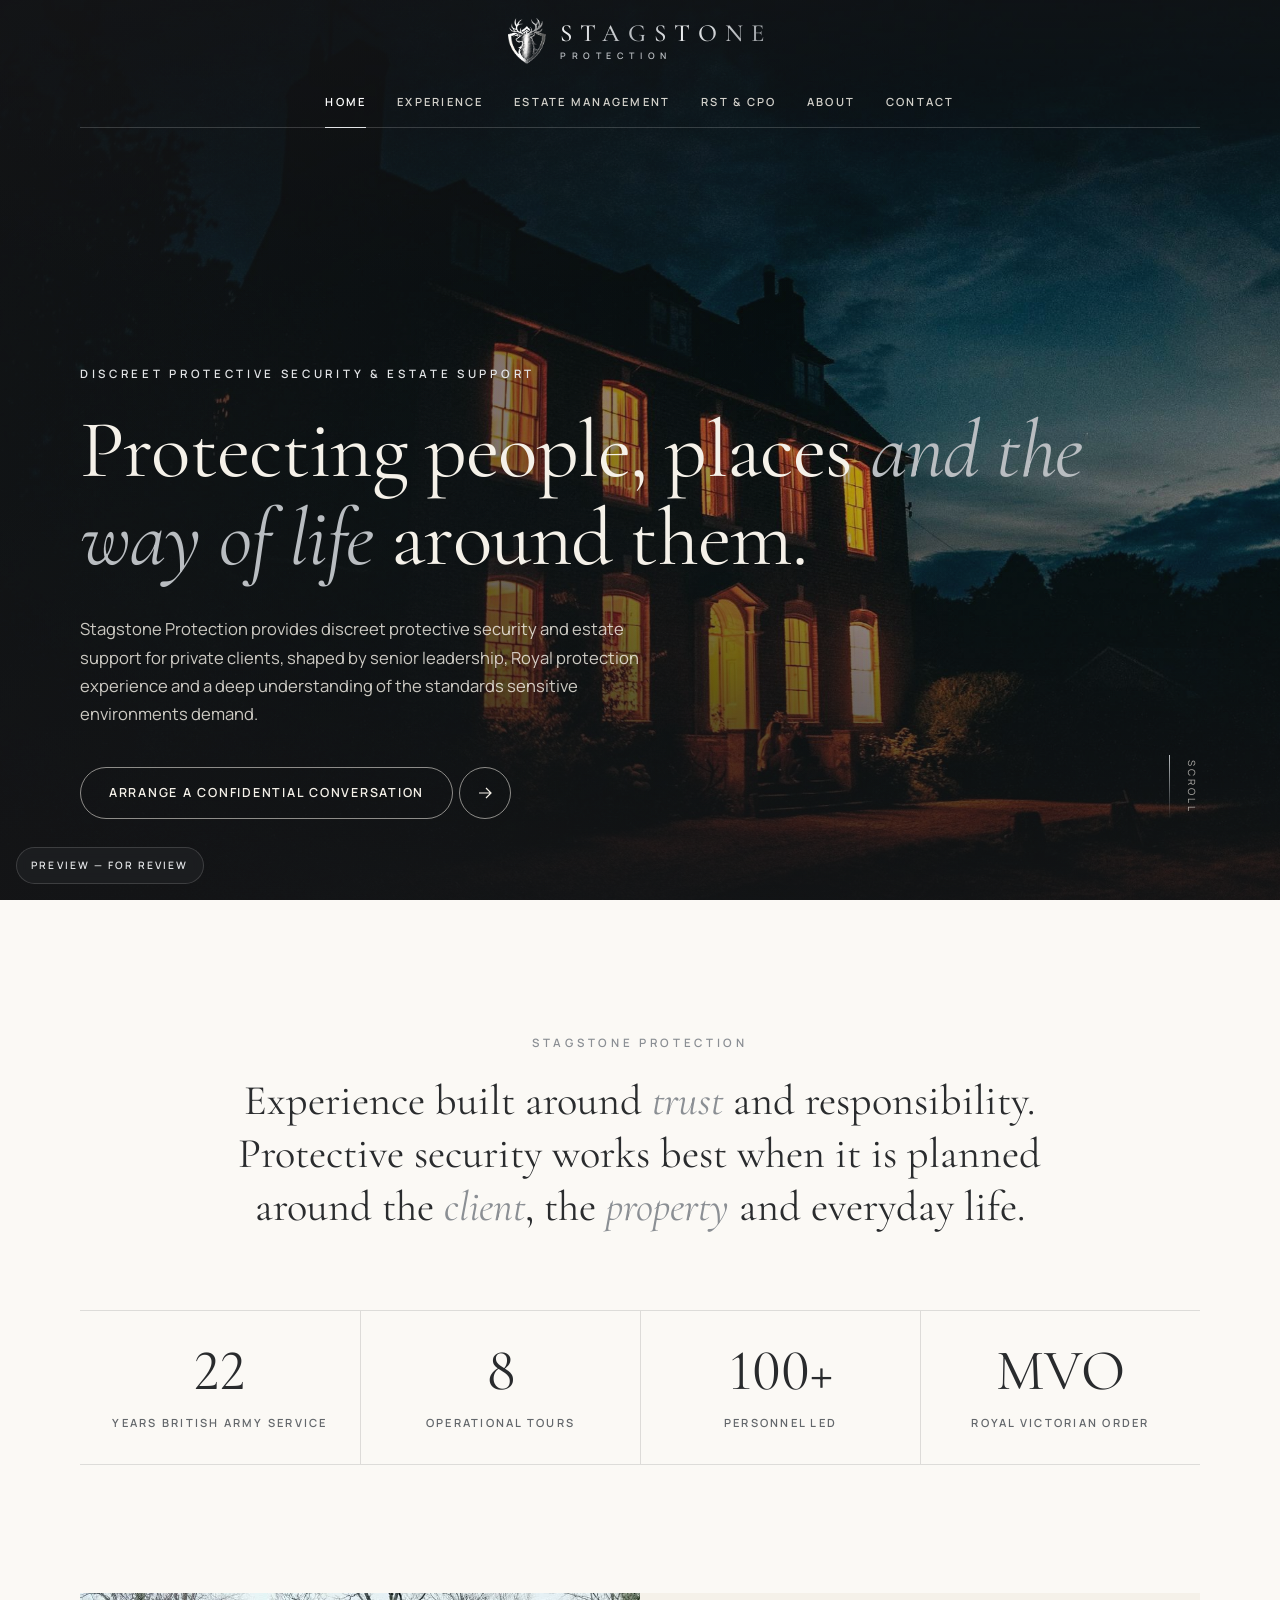
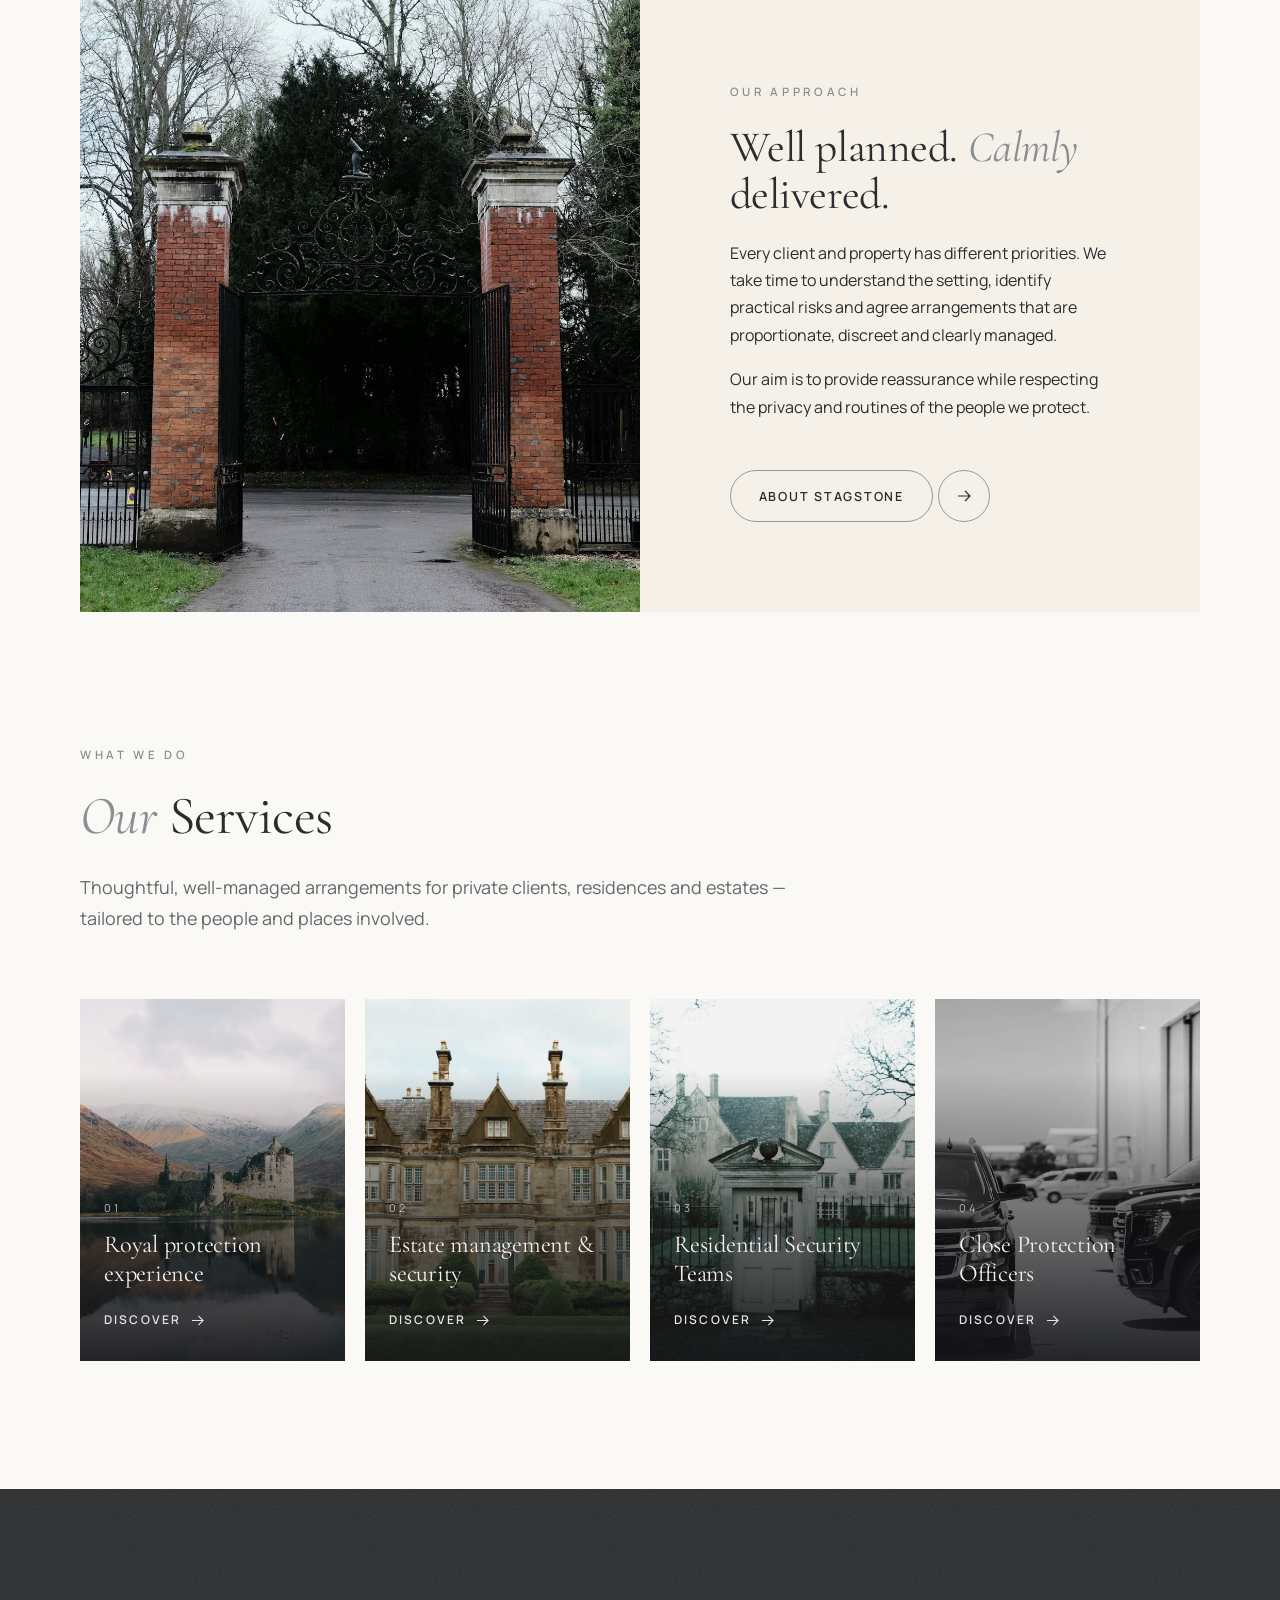
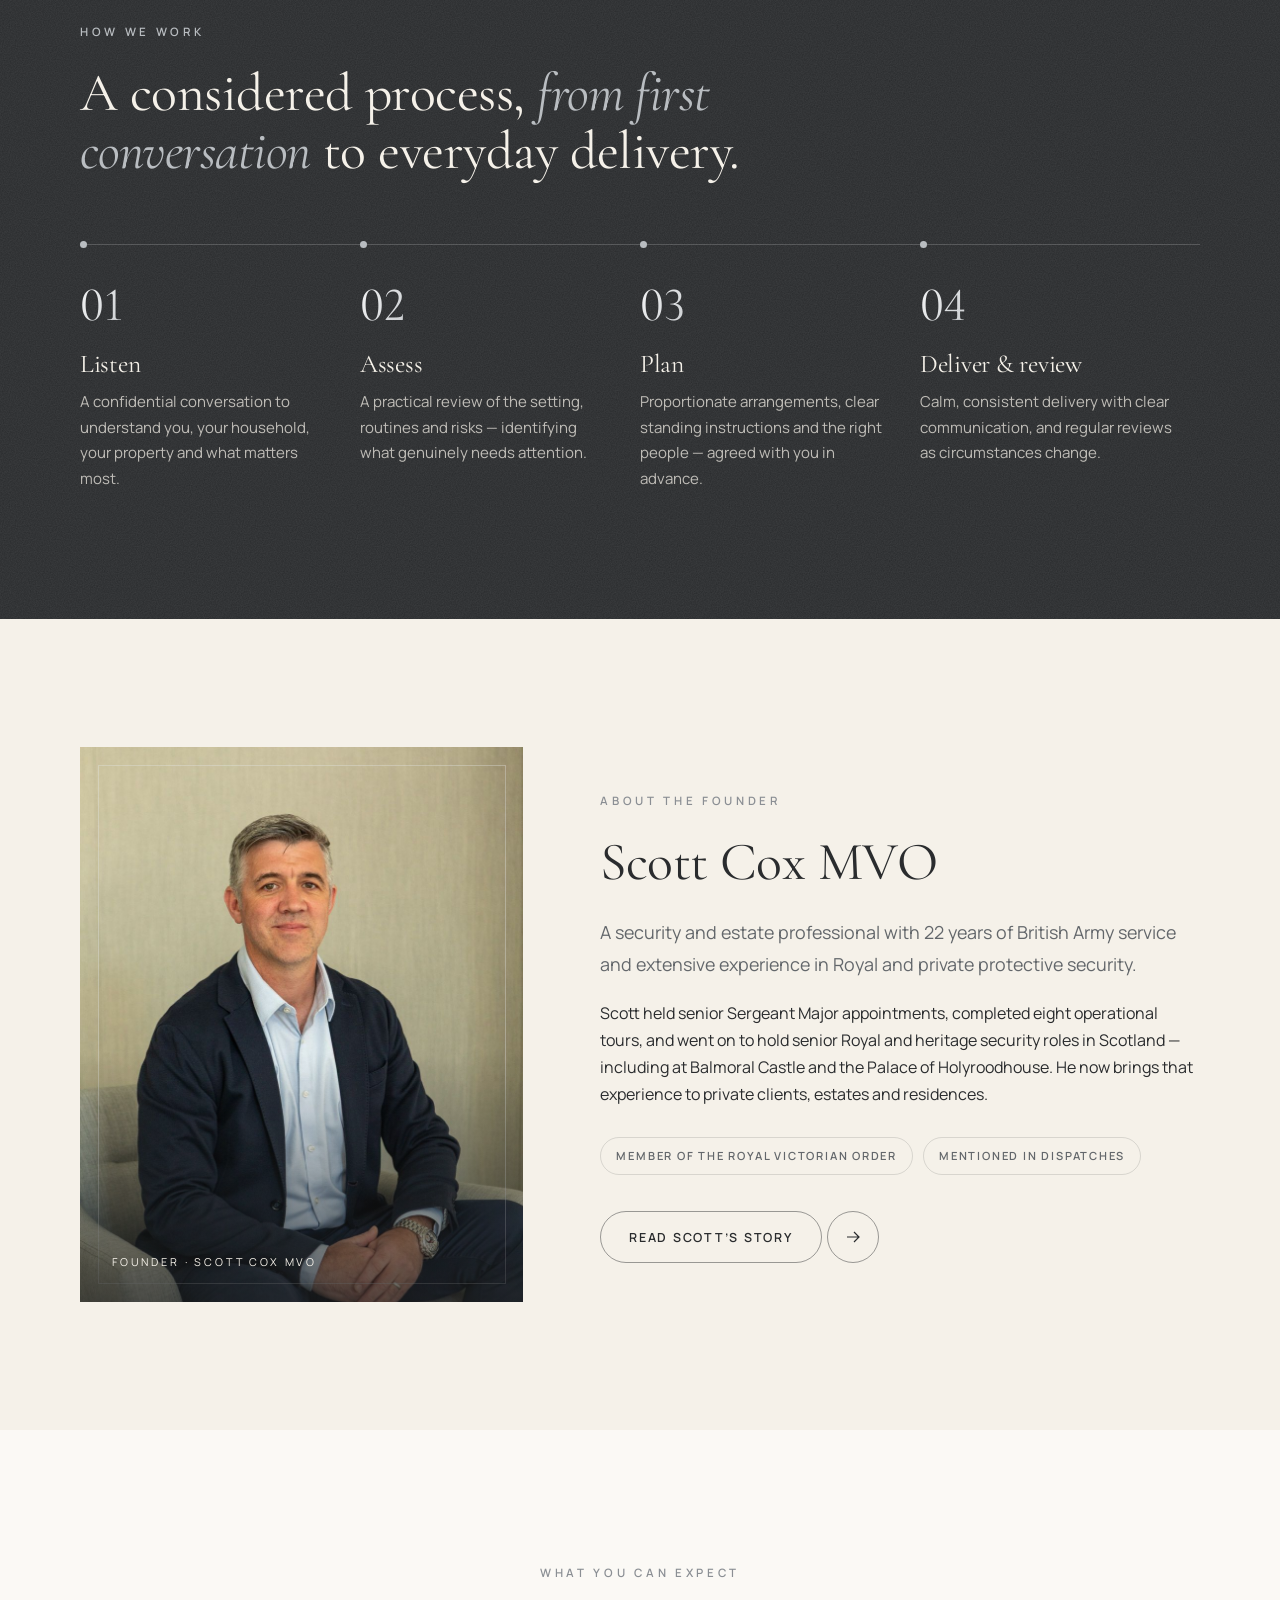
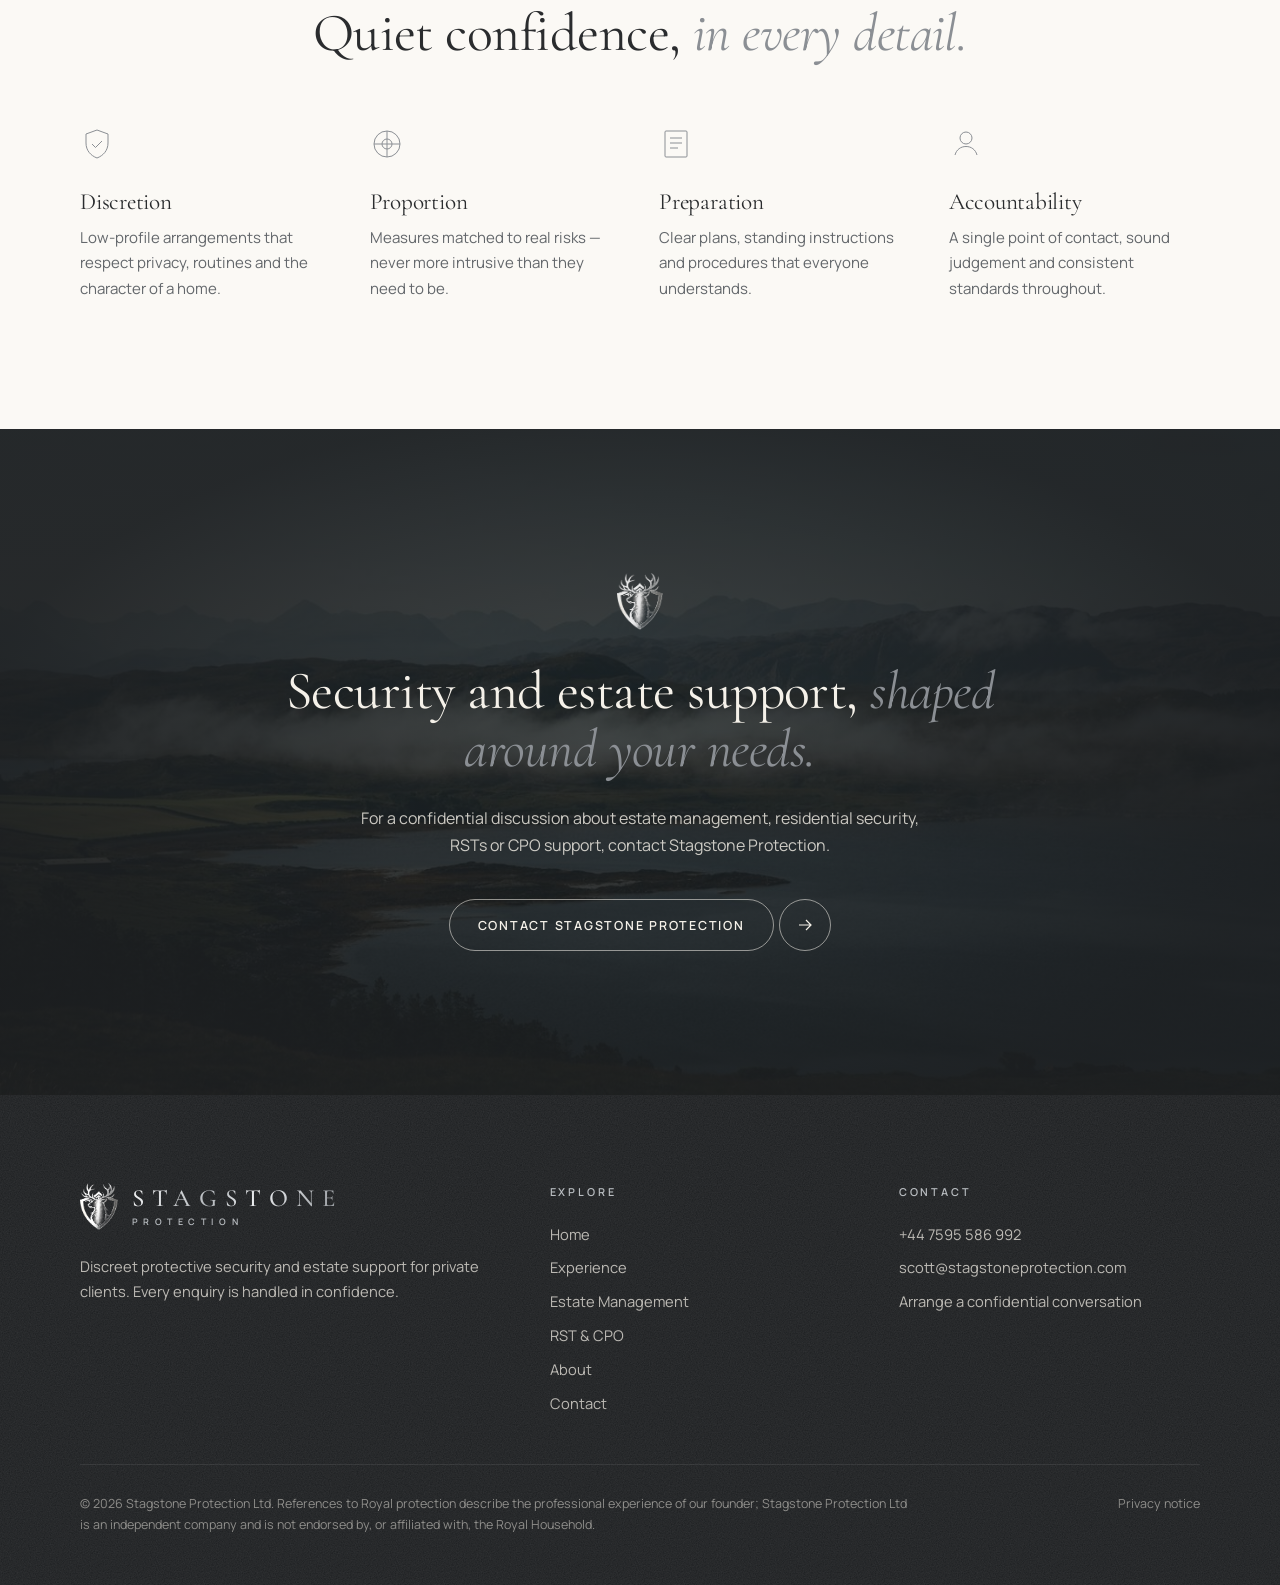
==== commit e0420c0d: "Correct phone number to +44 7595 586 992 (per business card) Co-authored-by: Copilot <223556219+Copi" ====
--- a/index.html
+++ b/index.html
@@ -25,7 +25,7 @@
     "name": "Stagstone Protection Ltd",
     "url": "https://stagstoneprotection.com/",
     "logo": "https://stagstoneprotection.com/assets/img/icon-512.png",
-    "telephone": "+447595588992",
+    "telephone": "+447595586992",
     "email": "scott@stagstoneprotection.com",
     "description": "Discreet protective security and estate support for private clients.",
     "founder": { "@type": "Person", "name": "Scott Cox MVO", "jobTitle": "Founder & Director", "image": "https://stagstoneprotection.com/assets/img/scott-cox.jpg" },
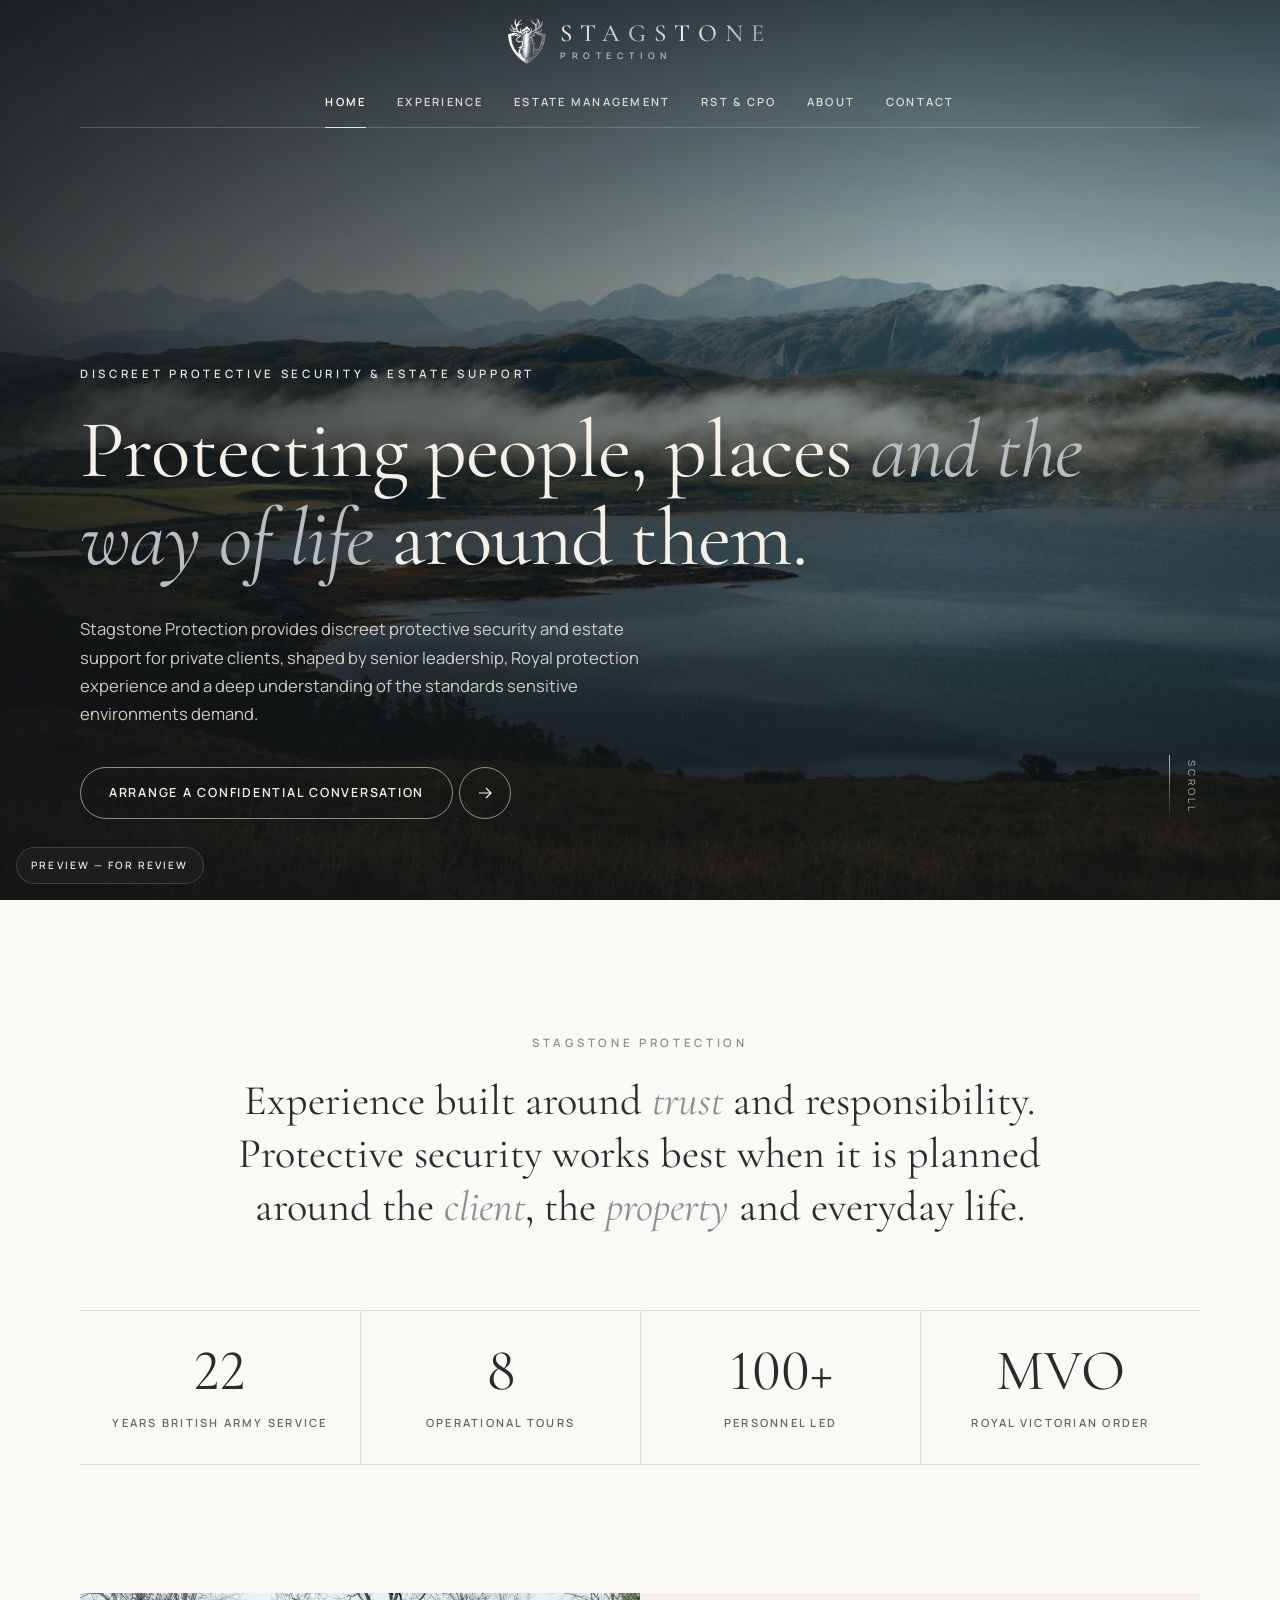
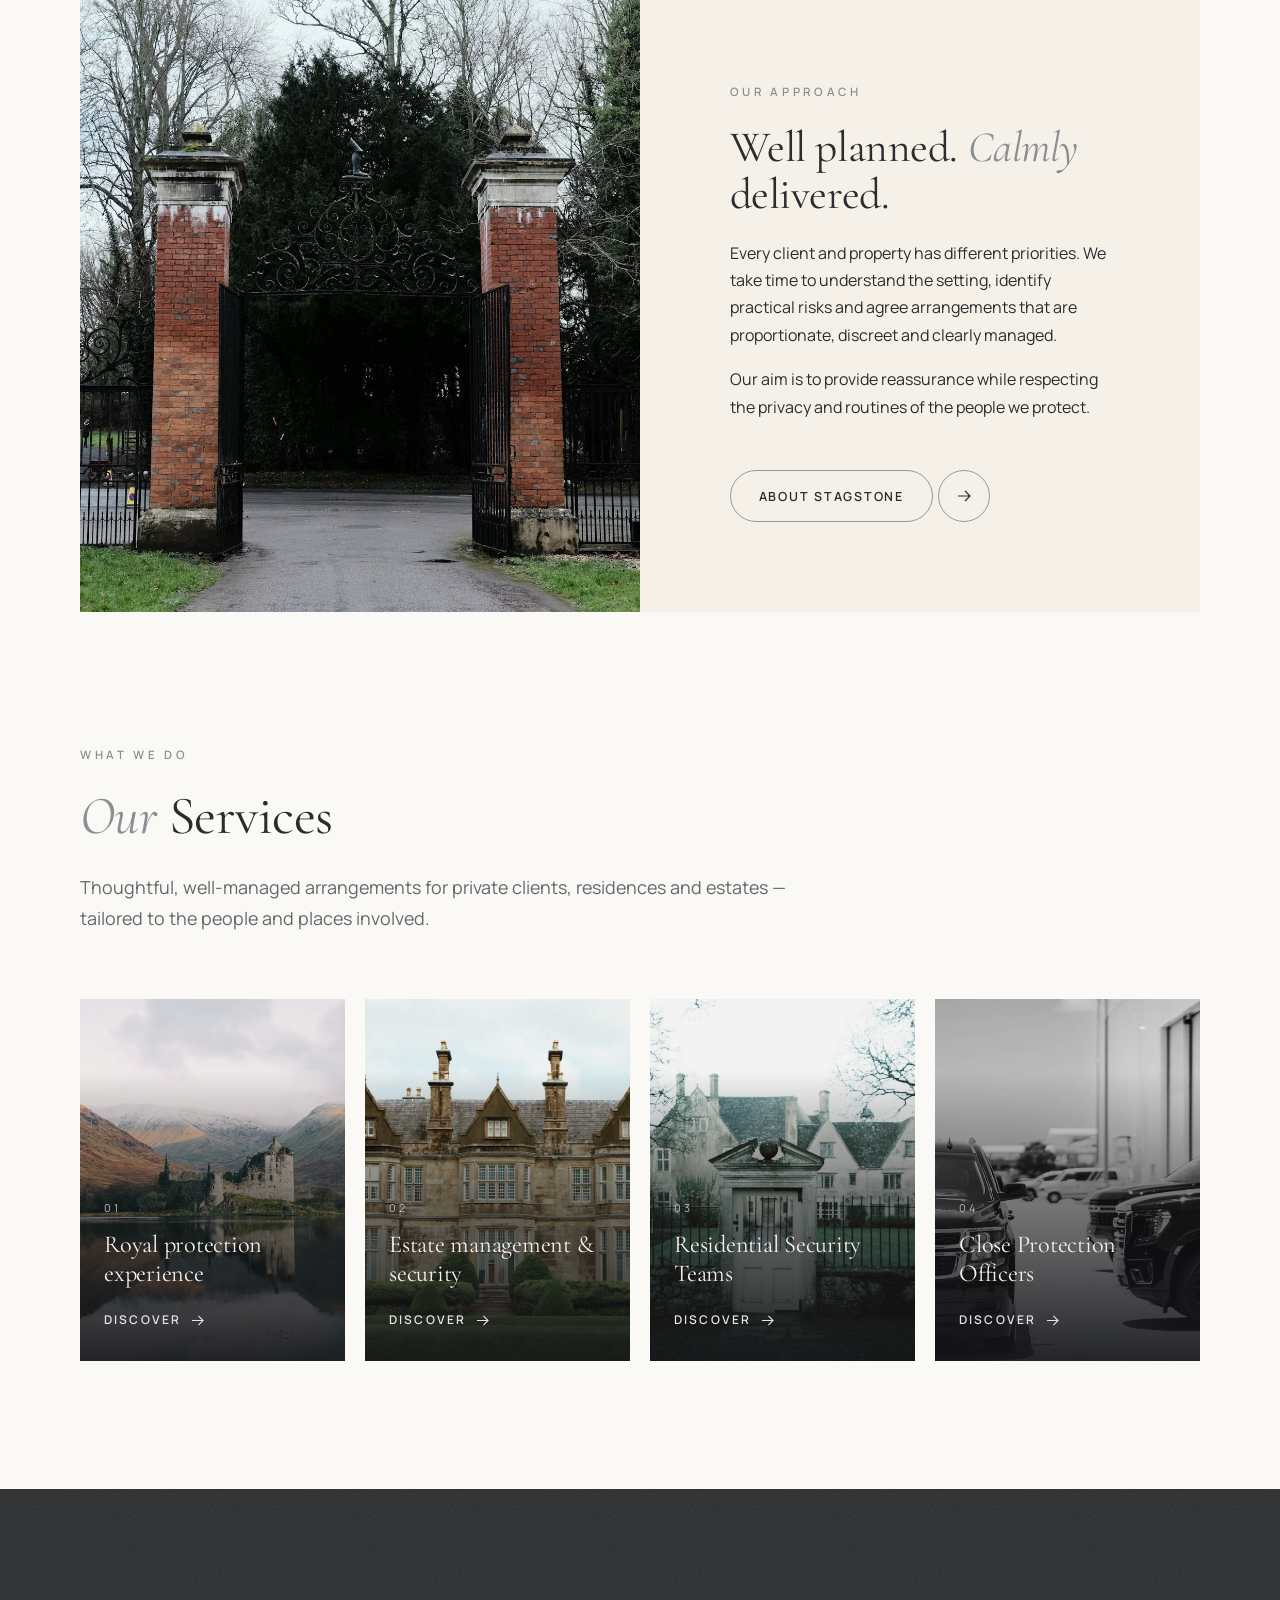
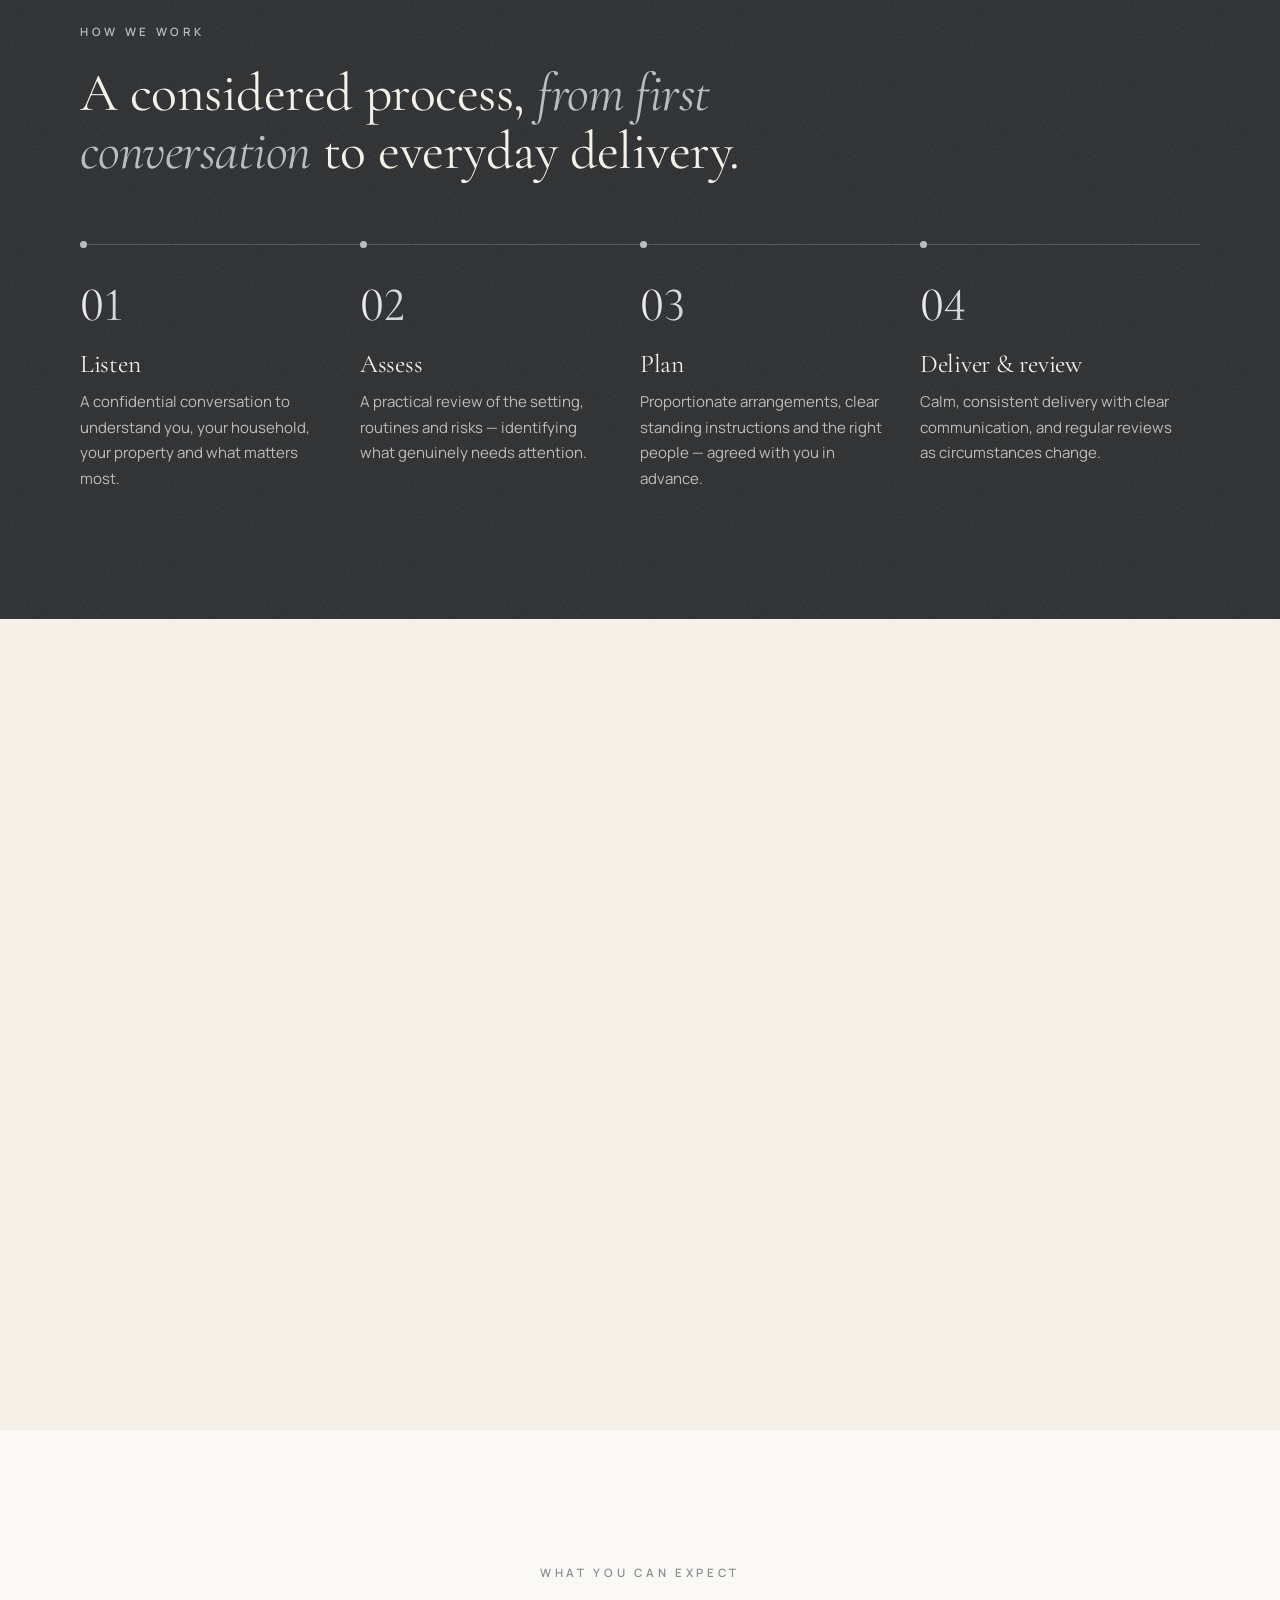
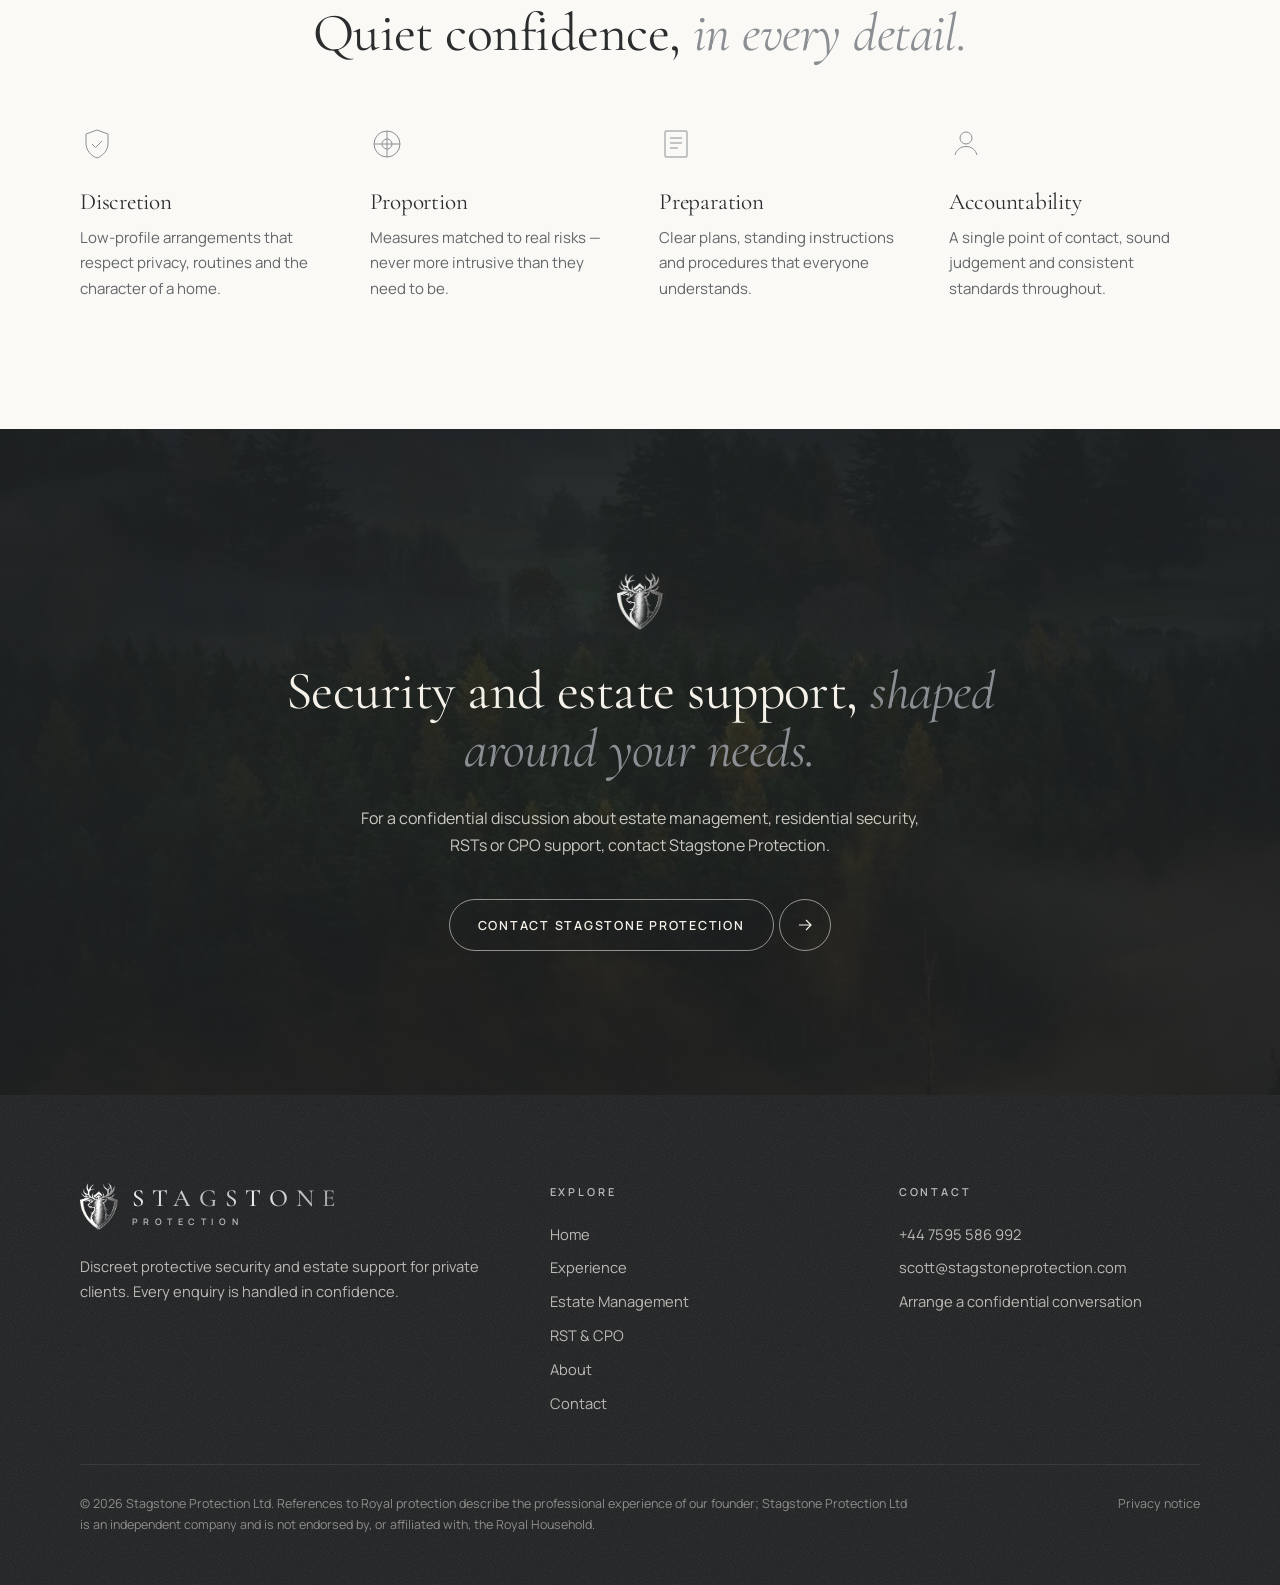
==== commit 07cdf874: "Replace home hero with Highland loch image Co-authored-by: Copilot <223556219+Copilot@users.noreply." ====
--- a/index.html
+++ b/index.html
@@ -12,10 +12,10 @@
   <meta property="og:site_name" content="Stagstone Protection">
   <meta property="og:title" content="Stagstone Protection | Discreet protective security &amp; estate support">
   <meta property="og:description" content="Protecting people, places and the way of life around them.">
-  <meta property="og:image" content="assets/img/hero-estate-dusk.jpg">
+  <meta property="og:image" content="assets/img/hero-highland-loch.jpg">
   <link rel="icon" type="image/png" sizes="32x32" href="assets/img/favicon-32.png">
   <link rel="apple-touch-icon" href="assets/img/apple-touch-icon.png">
-  <link rel="preload" href="assets/img/hero-estate-dusk.jpg" as="image">
+  <link rel="preload" href="assets/img/hero-highland-loch.jpg" as="image">
   <link rel="stylesheet" href="assets/css/styles.css">
   <script src="assets/js/site.js" defer></script>
   <script type="application/ld+json">
@@ -40,7 +40,7 @@
   <!-- HERO -->
   <section class="hero" aria-labelledby="hero-title">
     <div class="hero__media">
-      <img src="assets/img/hero-estate-dusk.jpg" alt="A country house at dusk with warm light in its windows" width="2000" height="1334" fetchpriority="high">
+      <img src="assets/img/hero-highland-loch.jpg" alt="Morning mist drifting across a Highland loch, with mountains beyond" width="2000" height="1335" fetchpriority="high">
     </div>
     <div class="container hero__content">
       <div>
@@ -219,7 +219,7 @@
 
   <!-- CLOSING CTA -->
   <section class="cta-band" aria-labelledby="cta-title">
-    <div class="cta-band__media"><img src="assets/img/highland-loch.jpg" alt="" width="1400" height="935" loading="lazy"></div>
+    <div class="cta-band__media"><img src="assets/img/misty-forest.jpg" alt="" width="1000" height="1395" loading="lazy"></div>
     <div class="container reveal">
       <img class="cta-band__mark" src="assets/img/stagstone-mark-light.png" alt="" width="210" height="258">
       <h2 id="cta-title">Security and estate support, <em>shaped around your needs.</em></h2>
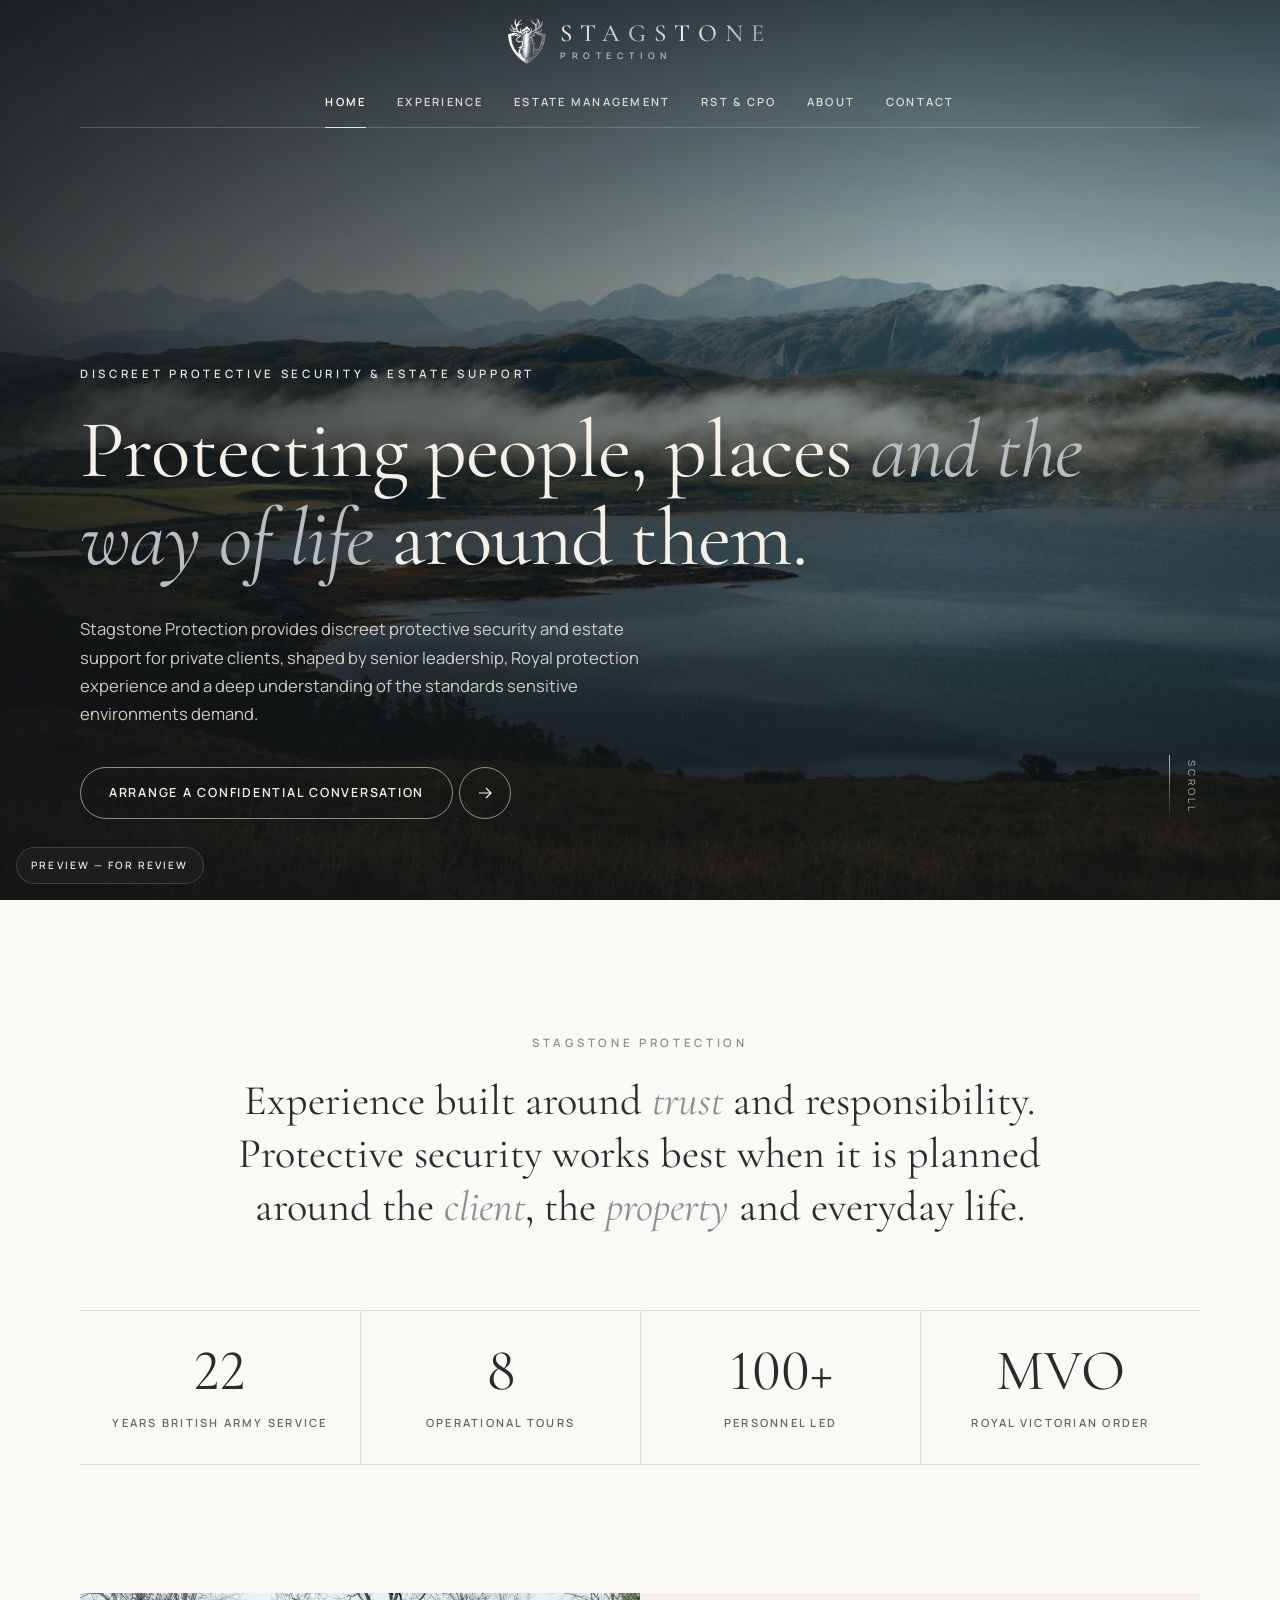
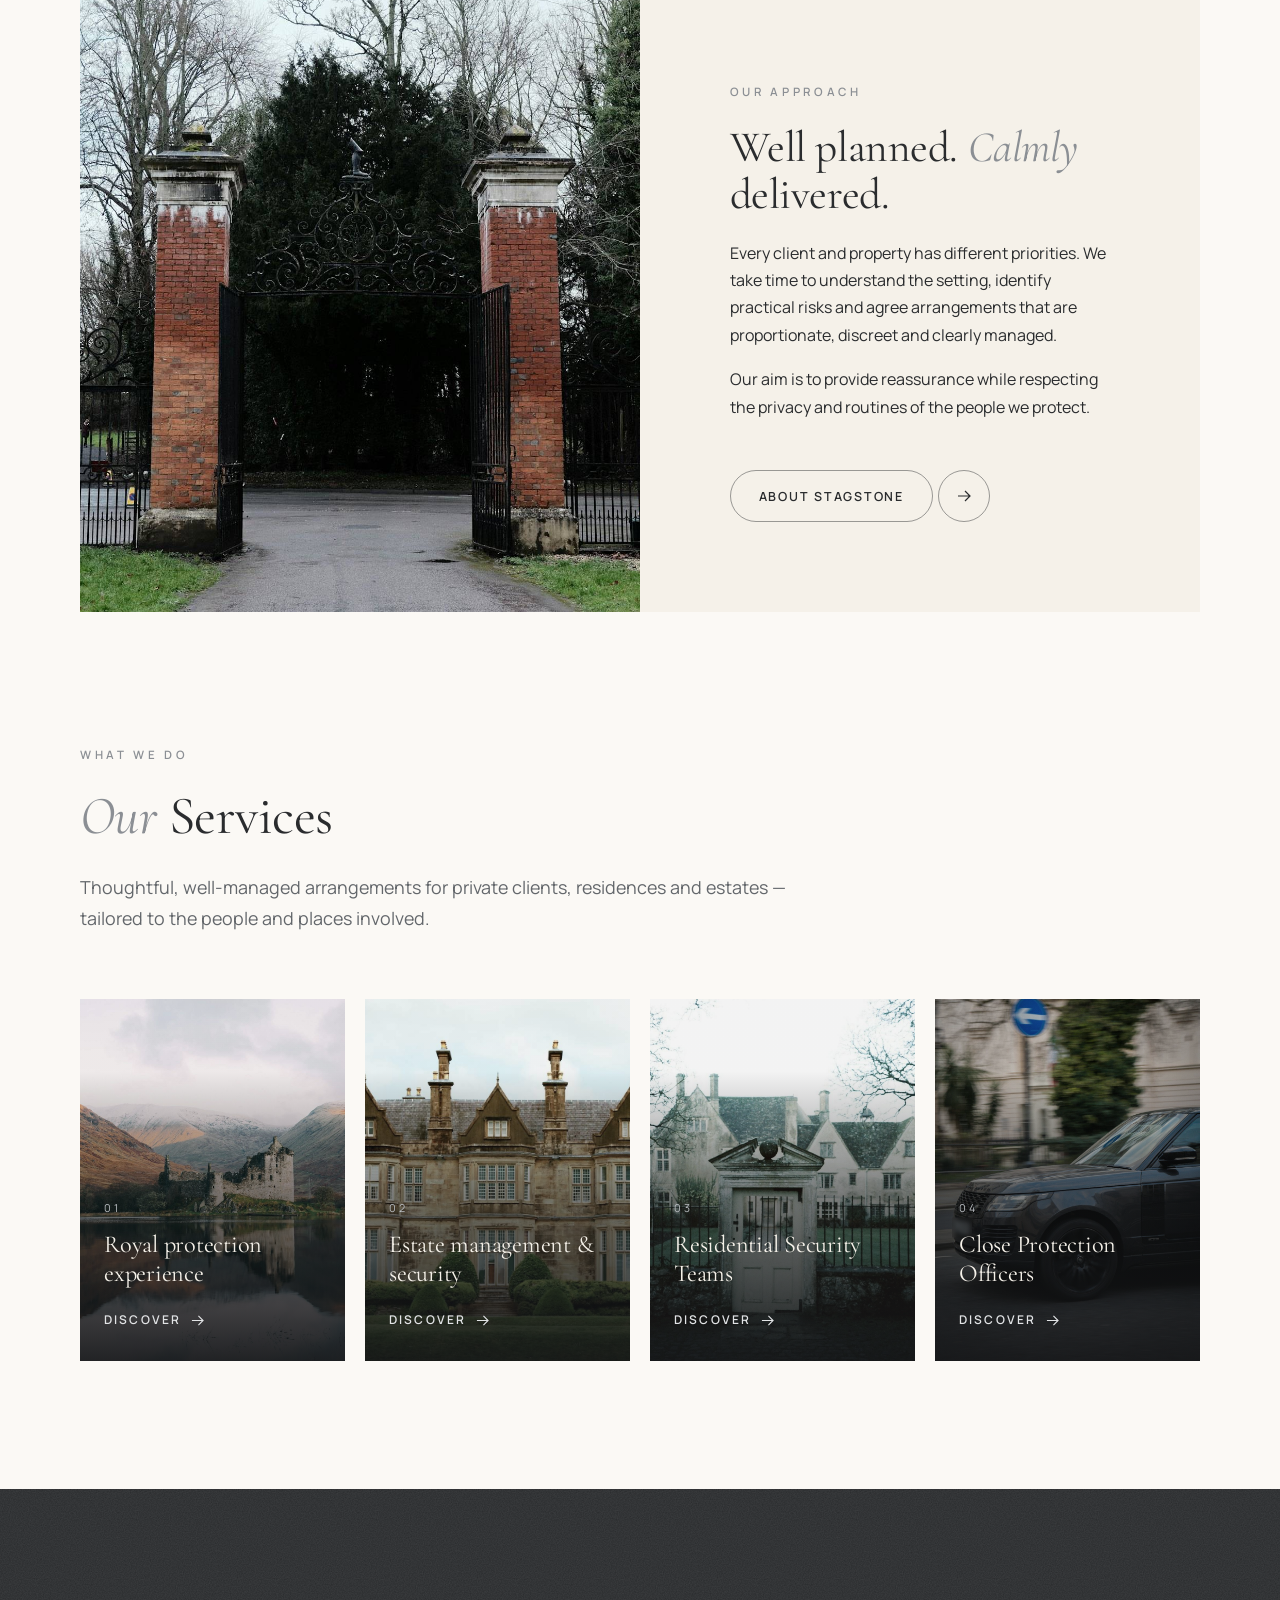
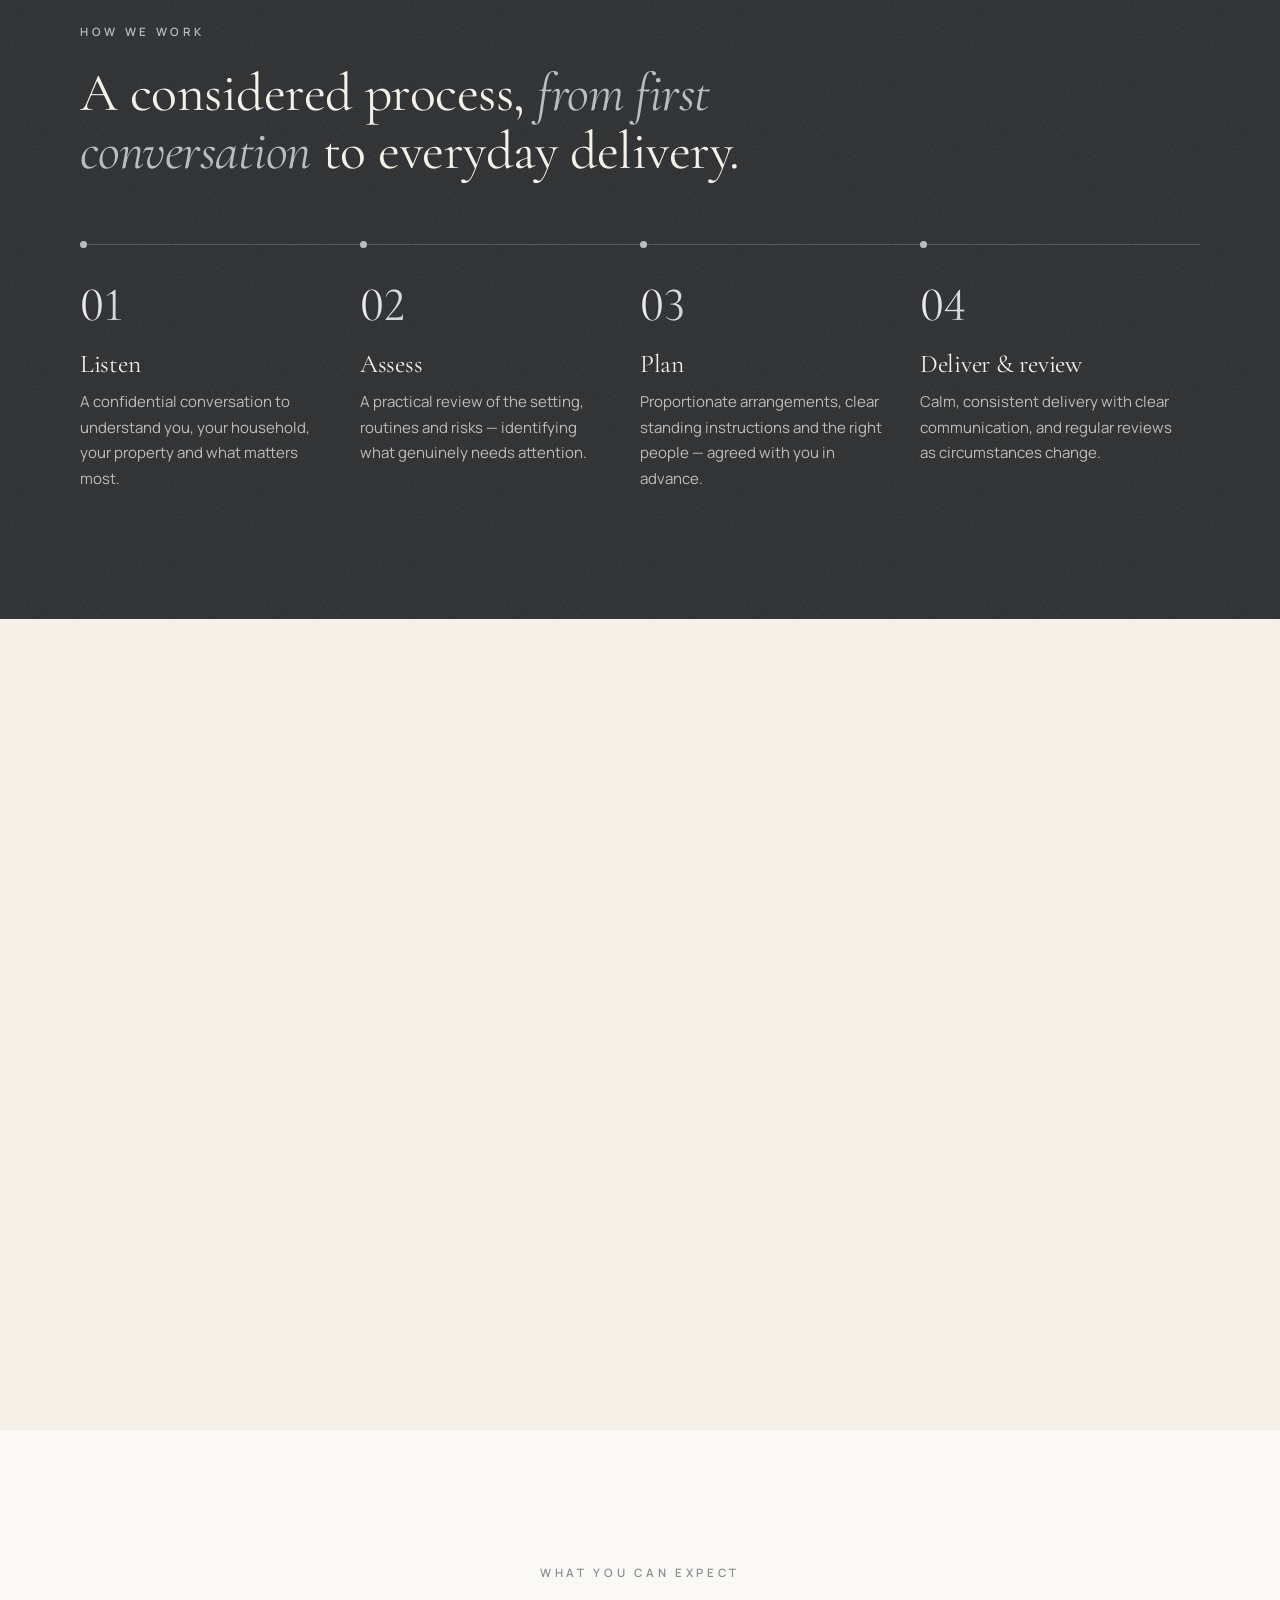
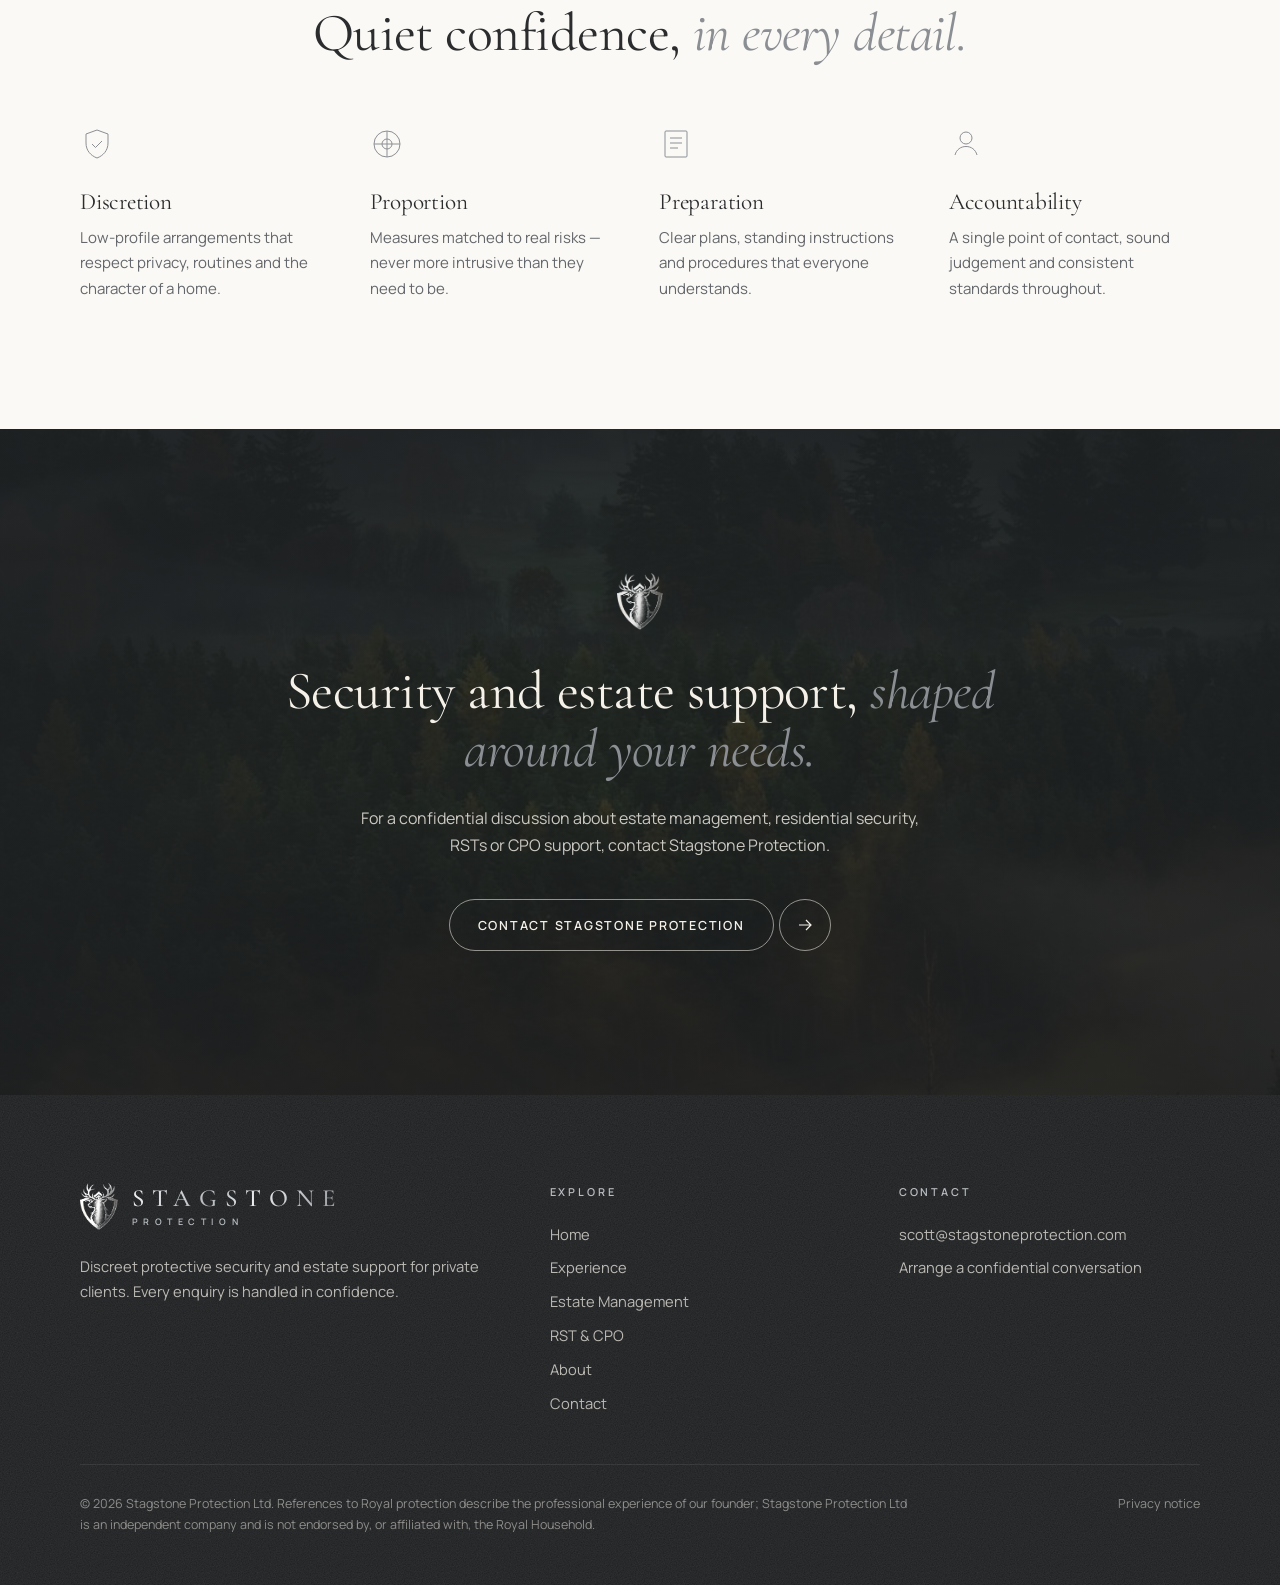
==== commit 55d06d45: "Hide phone number; real red deer stag; UK protection vehicles (Range Rover, S-Class) Co-authored-by:" ====
--- a/index.html
+++ b/index.html
@@ -25,7 +25,6 @@
     "name": "Stagstone Protection Ltd",
     "url": "https://stagstoneprotection.com/",
     "logo": "https://stagstoneprotection.com/assets/img/icon-512.png",
-    "telephone": "+447595586992",
     "email": "scott@stagstoneprotection.com",
     "description": "Discreet protective security and estate support for private clients.",
     "founder": { "@type": "Person", "name": "Scott Cox MVO", "jobTitle": "Founder & Director", "image": "https://stagstoneprotection.com/assets/img/scott-cox.jpg" },
@@ -124,7 +123,7 @@
           </div>
         </a>
         <a class="card reveal" data-delay="3" href="rst-cpo/#cpo">
-          <img src="assets/img/cpo-vehicles.jpg" alt="" width="1400" height="660" loading="lazy">
+          <img src="assets/img/cpo-range-rover.jpg" alt="" width="1000" height="1499" loading="lazy">
           <div class="card__body">
             <span class="card__num">04</span>
             <h3>Close Protection Officers</h3>
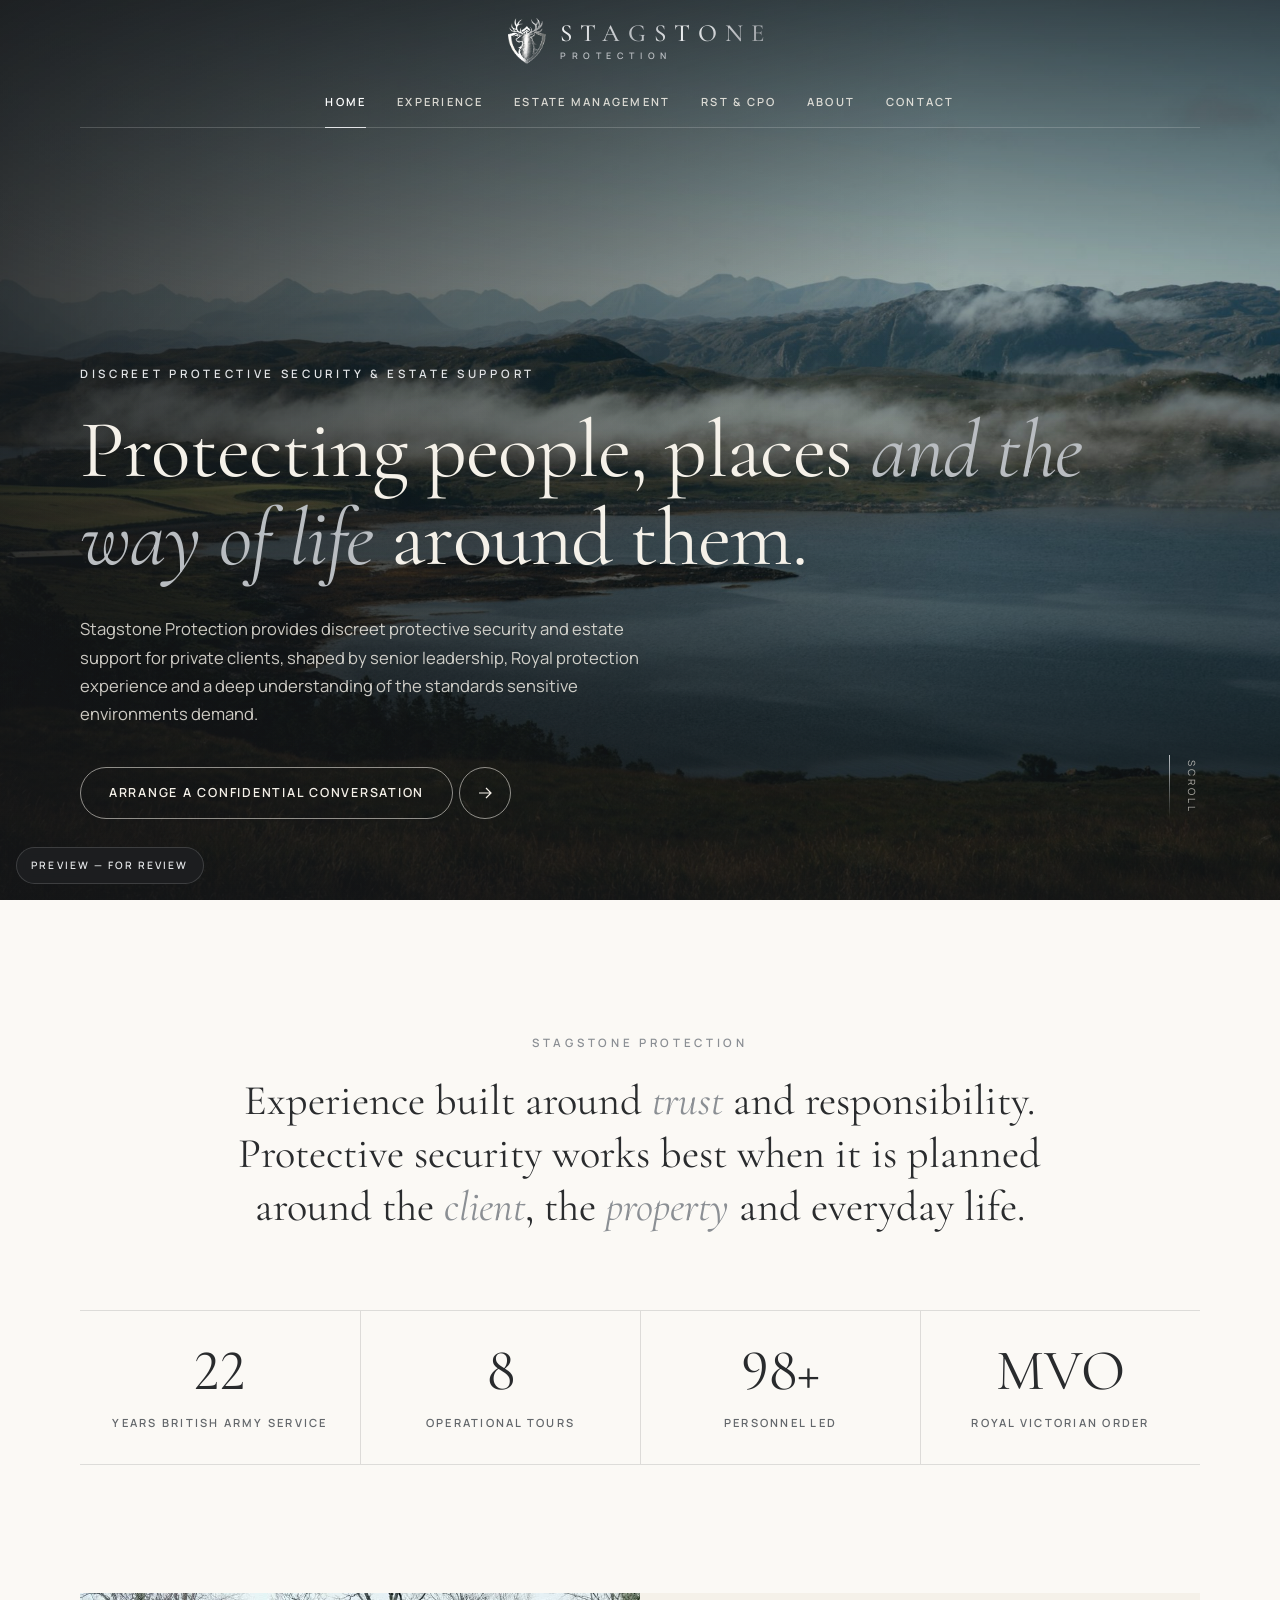
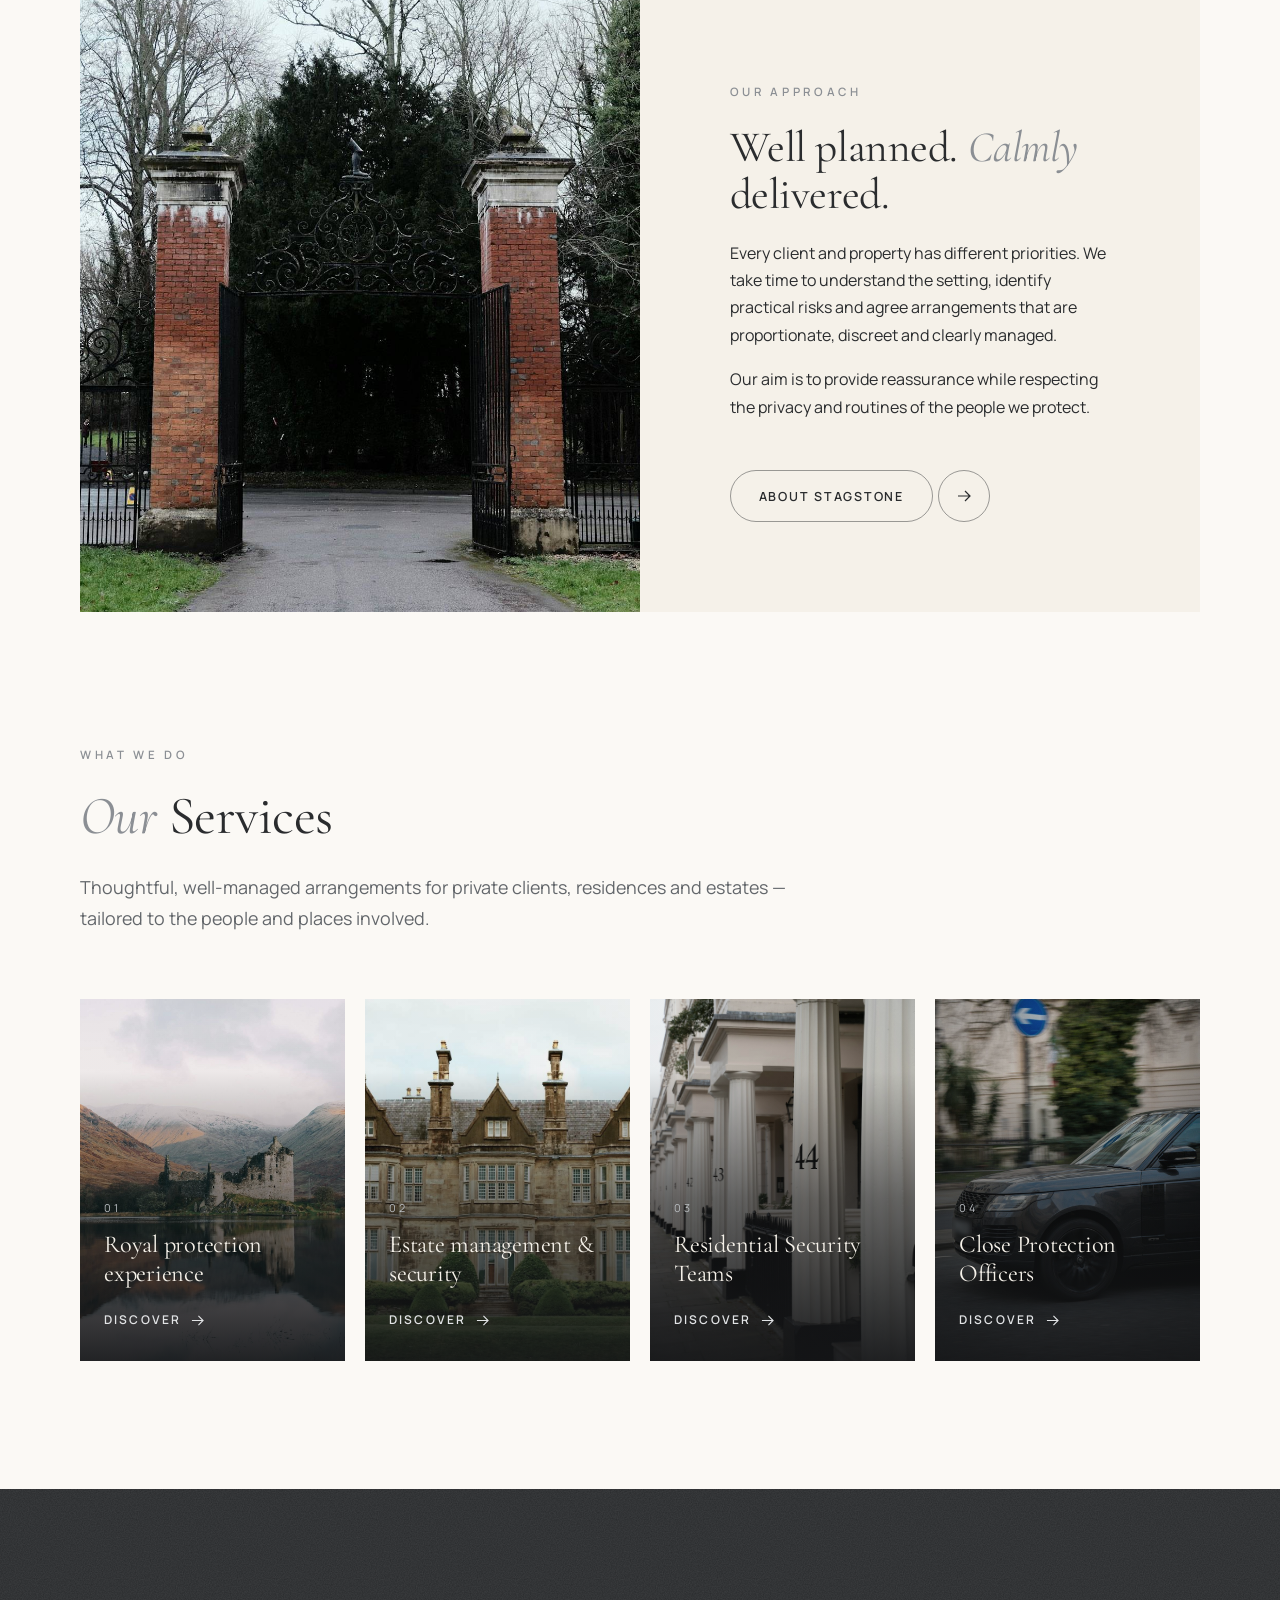
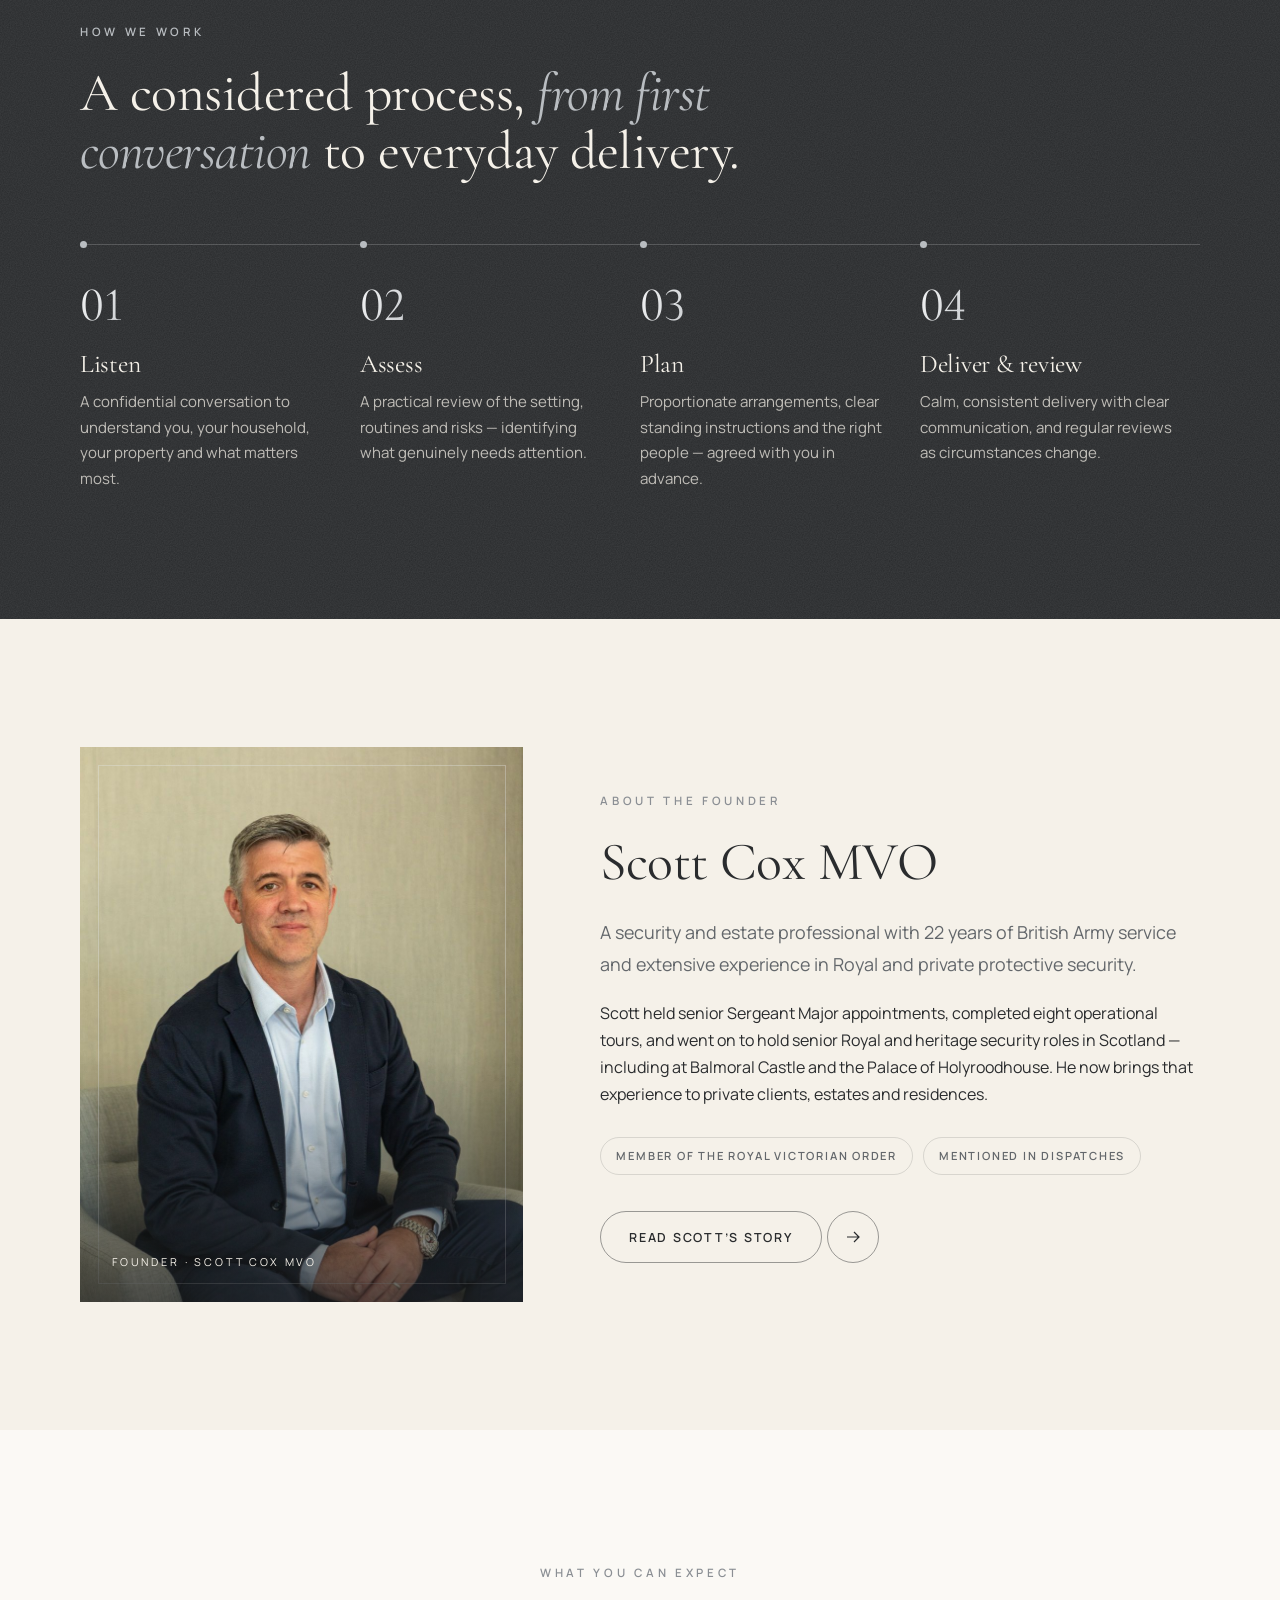
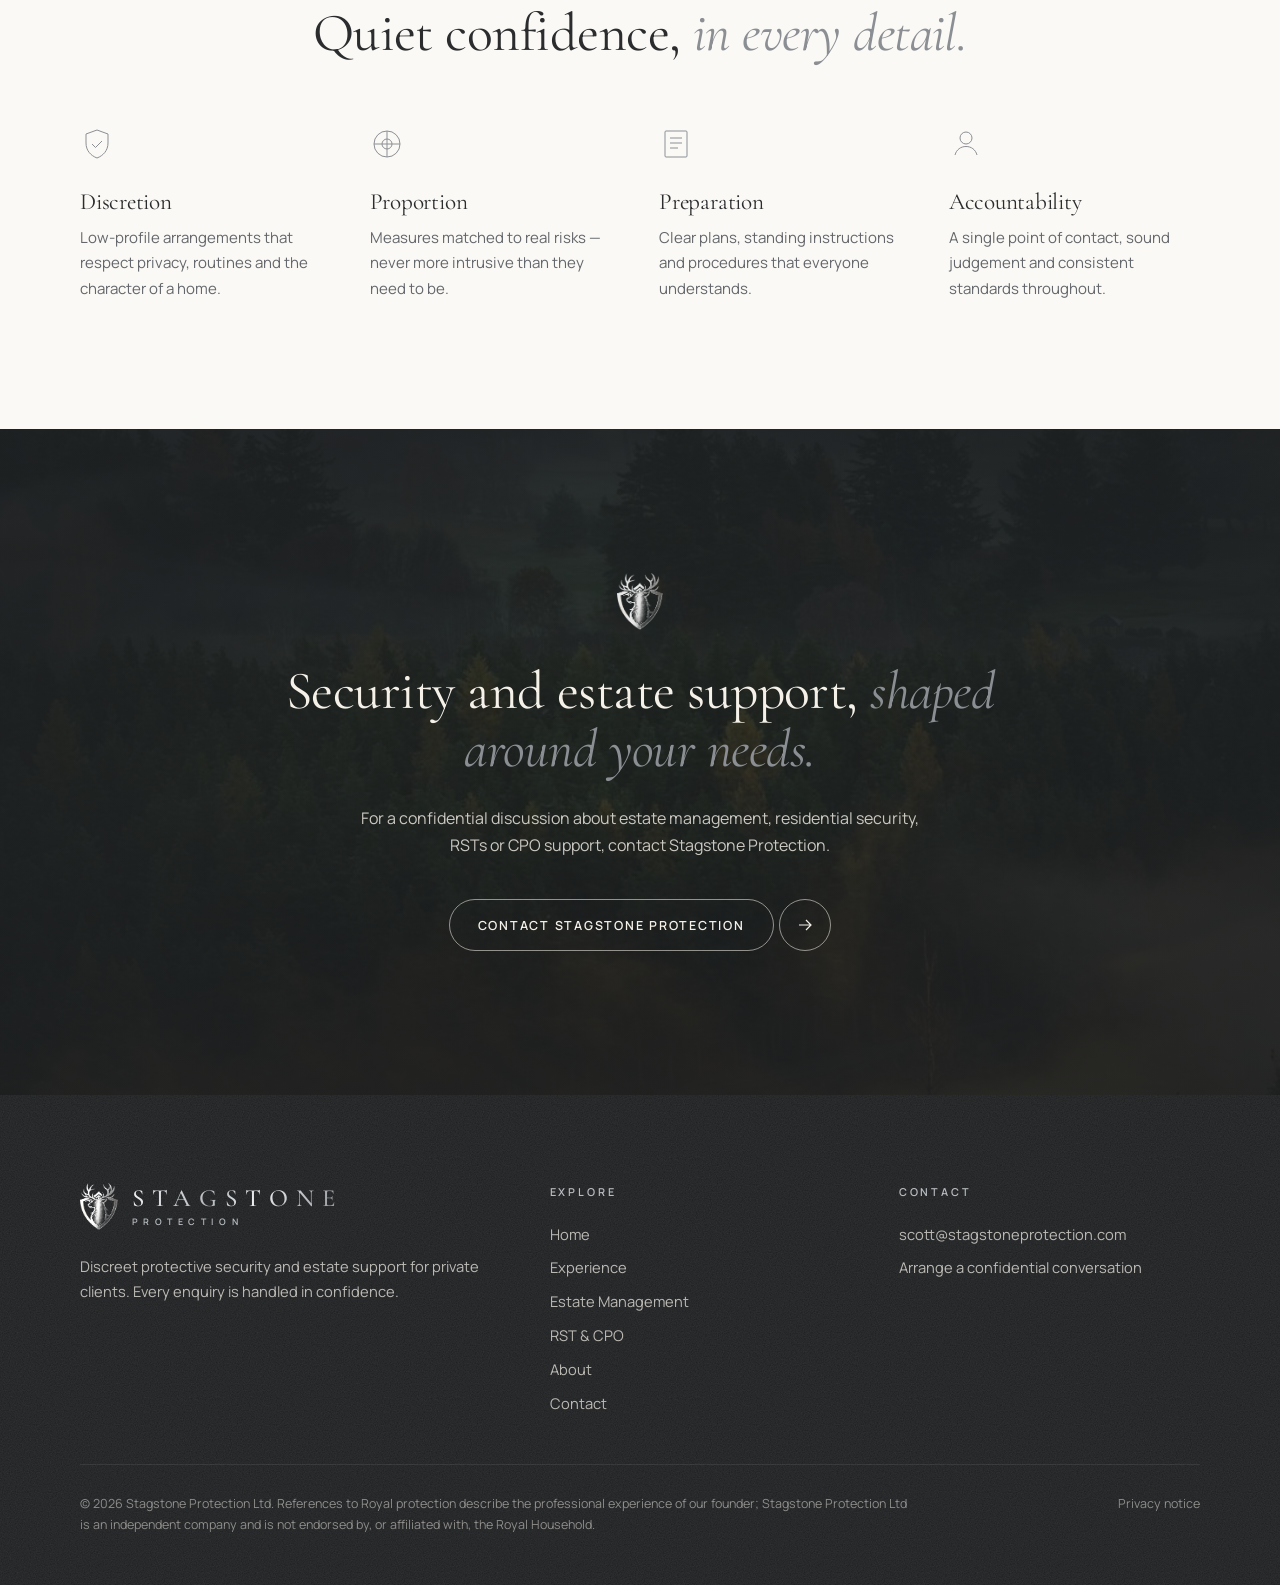
==== commit 809a7dba: "RST image: white pillared London townhouses; contact hero: Georgian estate house Co-authored-by: Cop" ====
--- a/index.html
+++ b/index.html
@@ -114,7 +114,7 @@
           </div>
         </a>
         <a class="card reveal" data-delay="2" href="rst-cpo/#rst">
-          <img src="assets/img/manor-gate.jpg" alt="" width="2000" height="1326" loading="lazy">
+          <img src="assets/img/rst-london-townhouse.jpg" alt="" width="1200" height="1800" loading="lazy">
           <div class="card__body">
             <span class="card__num">03</span>
             <h3>Residential Security Teams</h3>
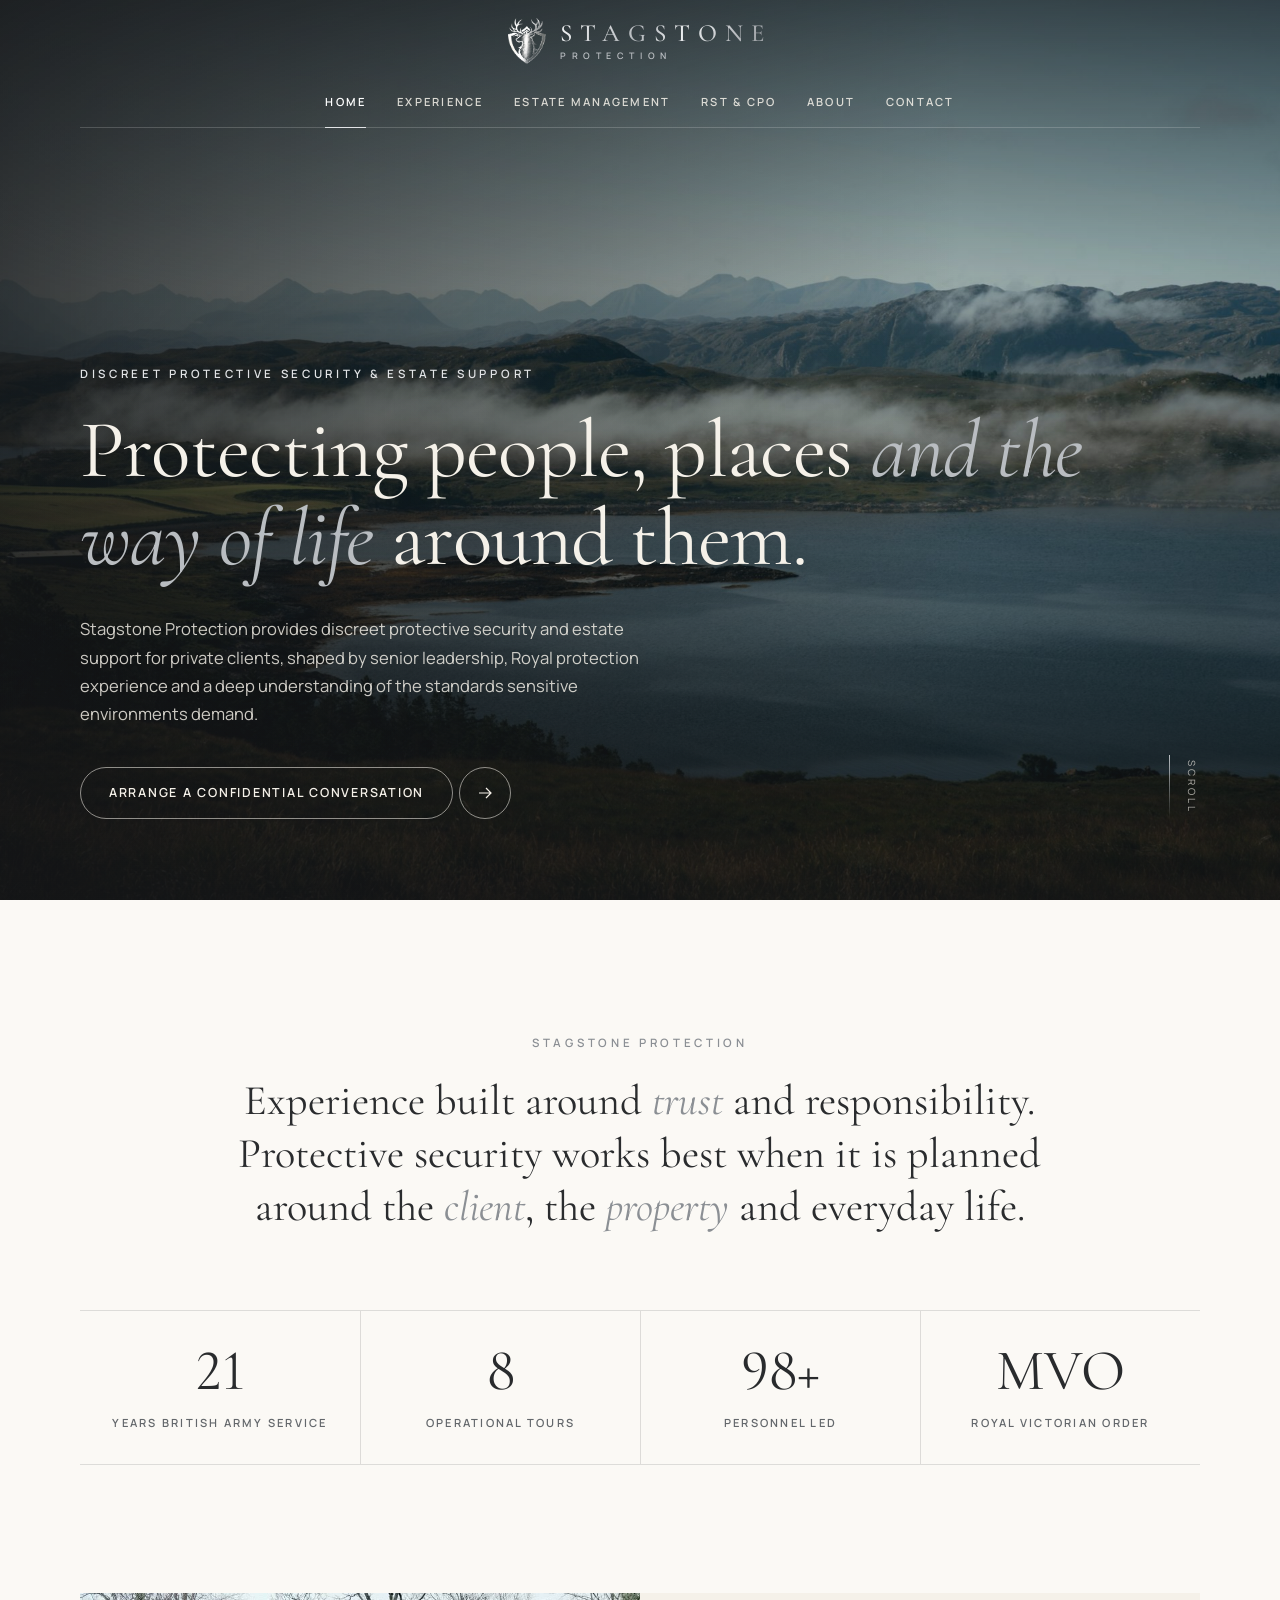
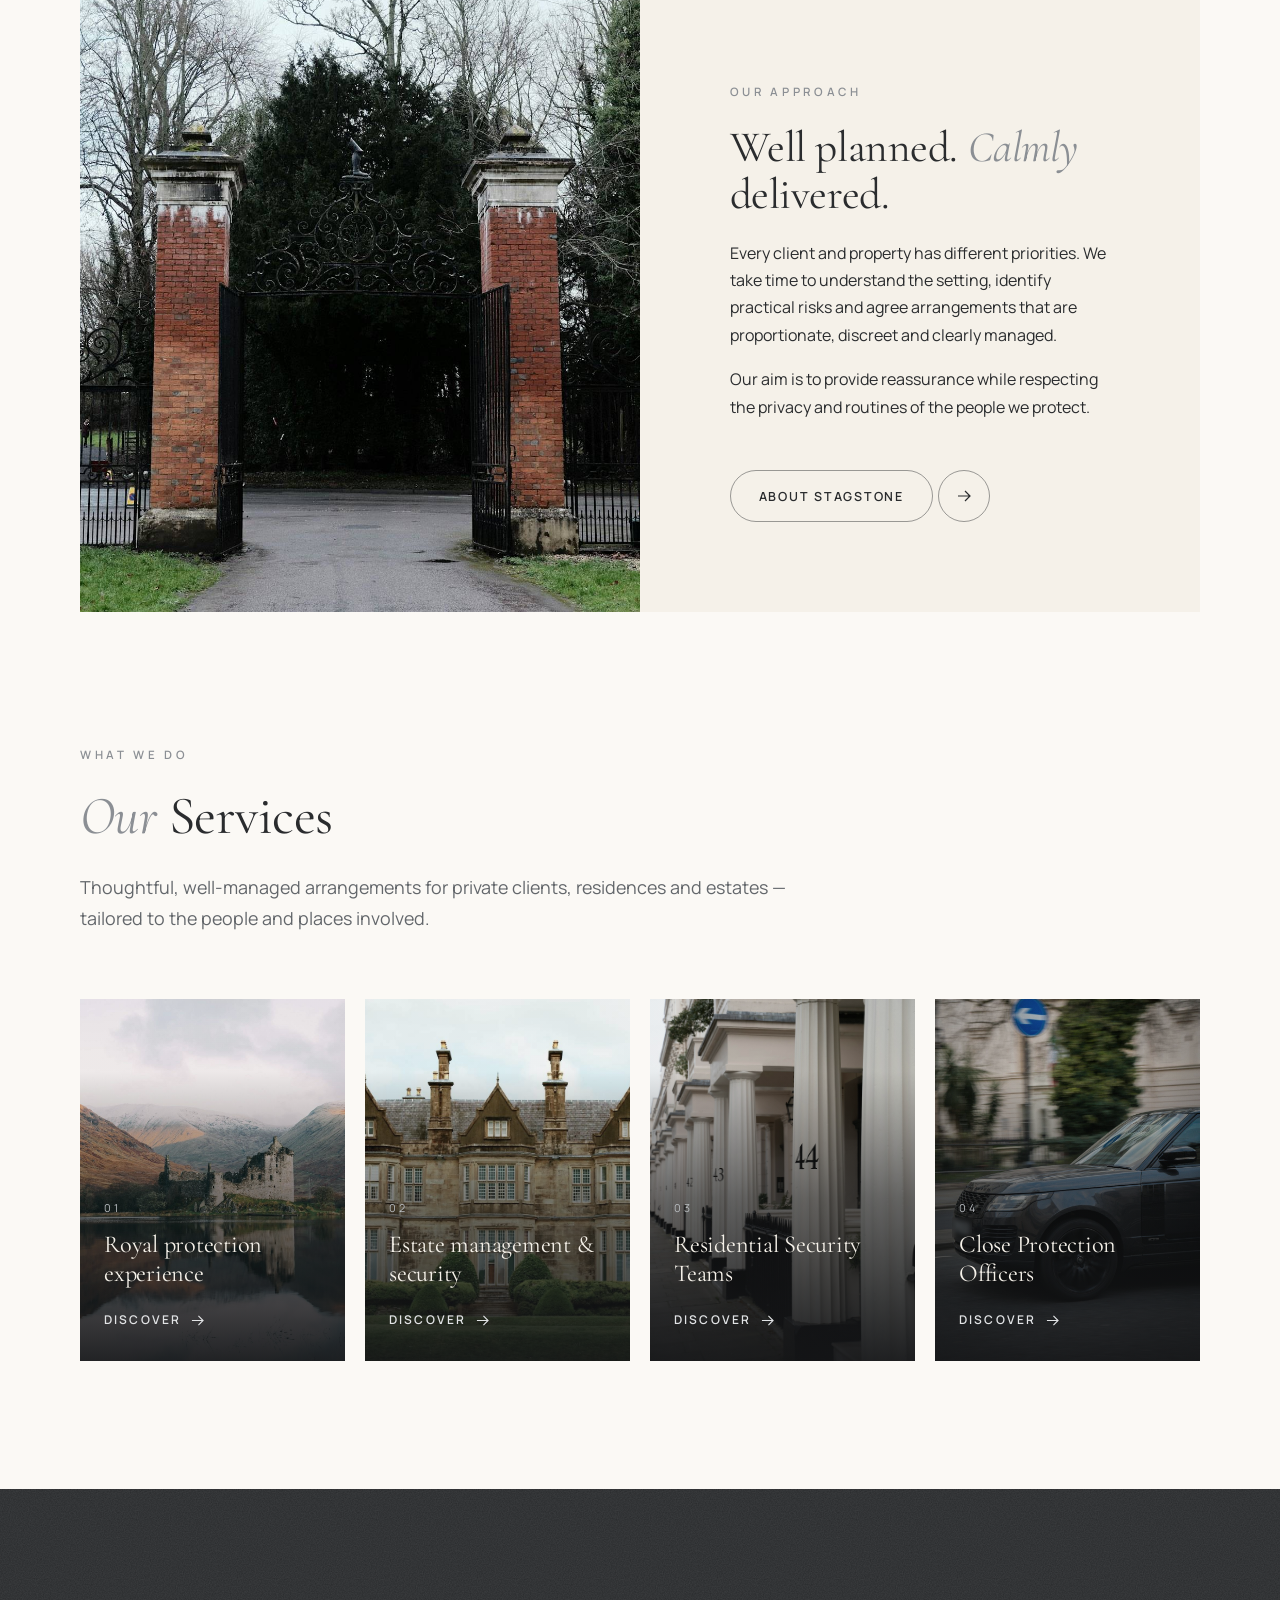
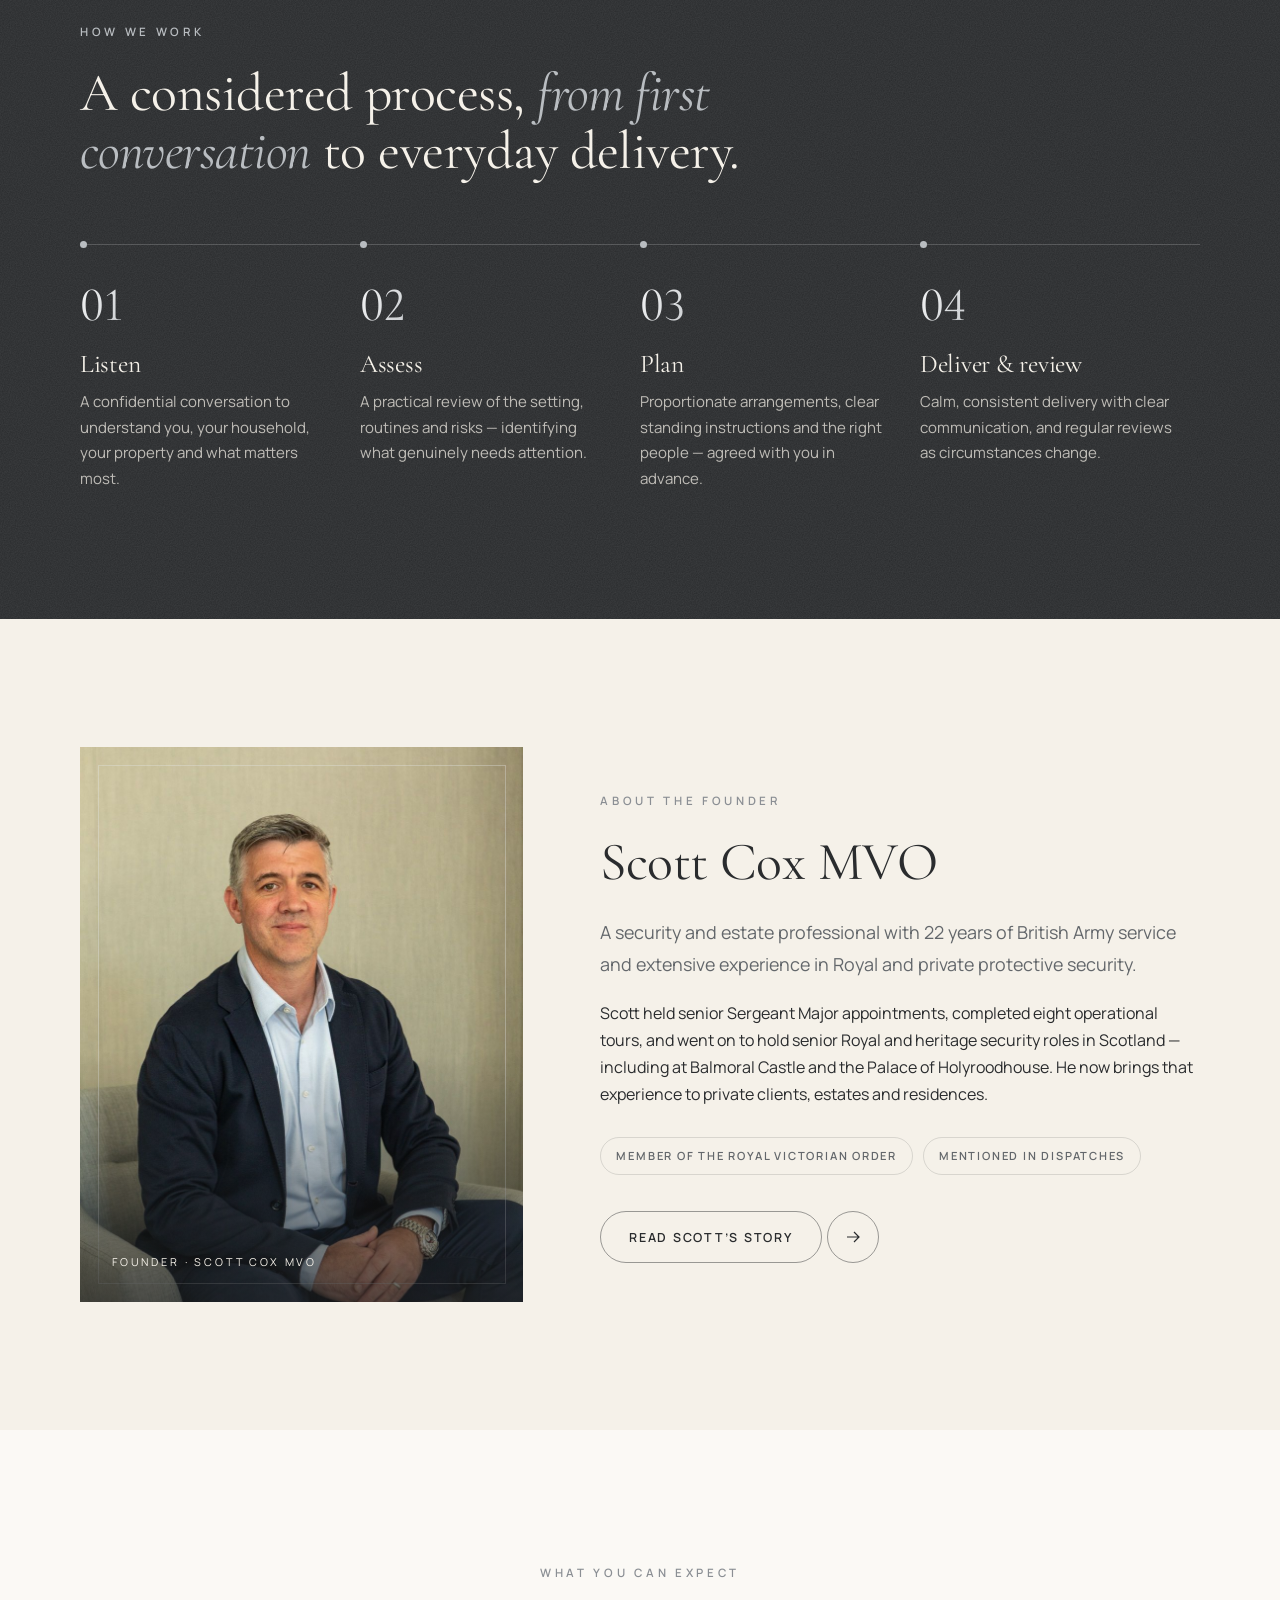
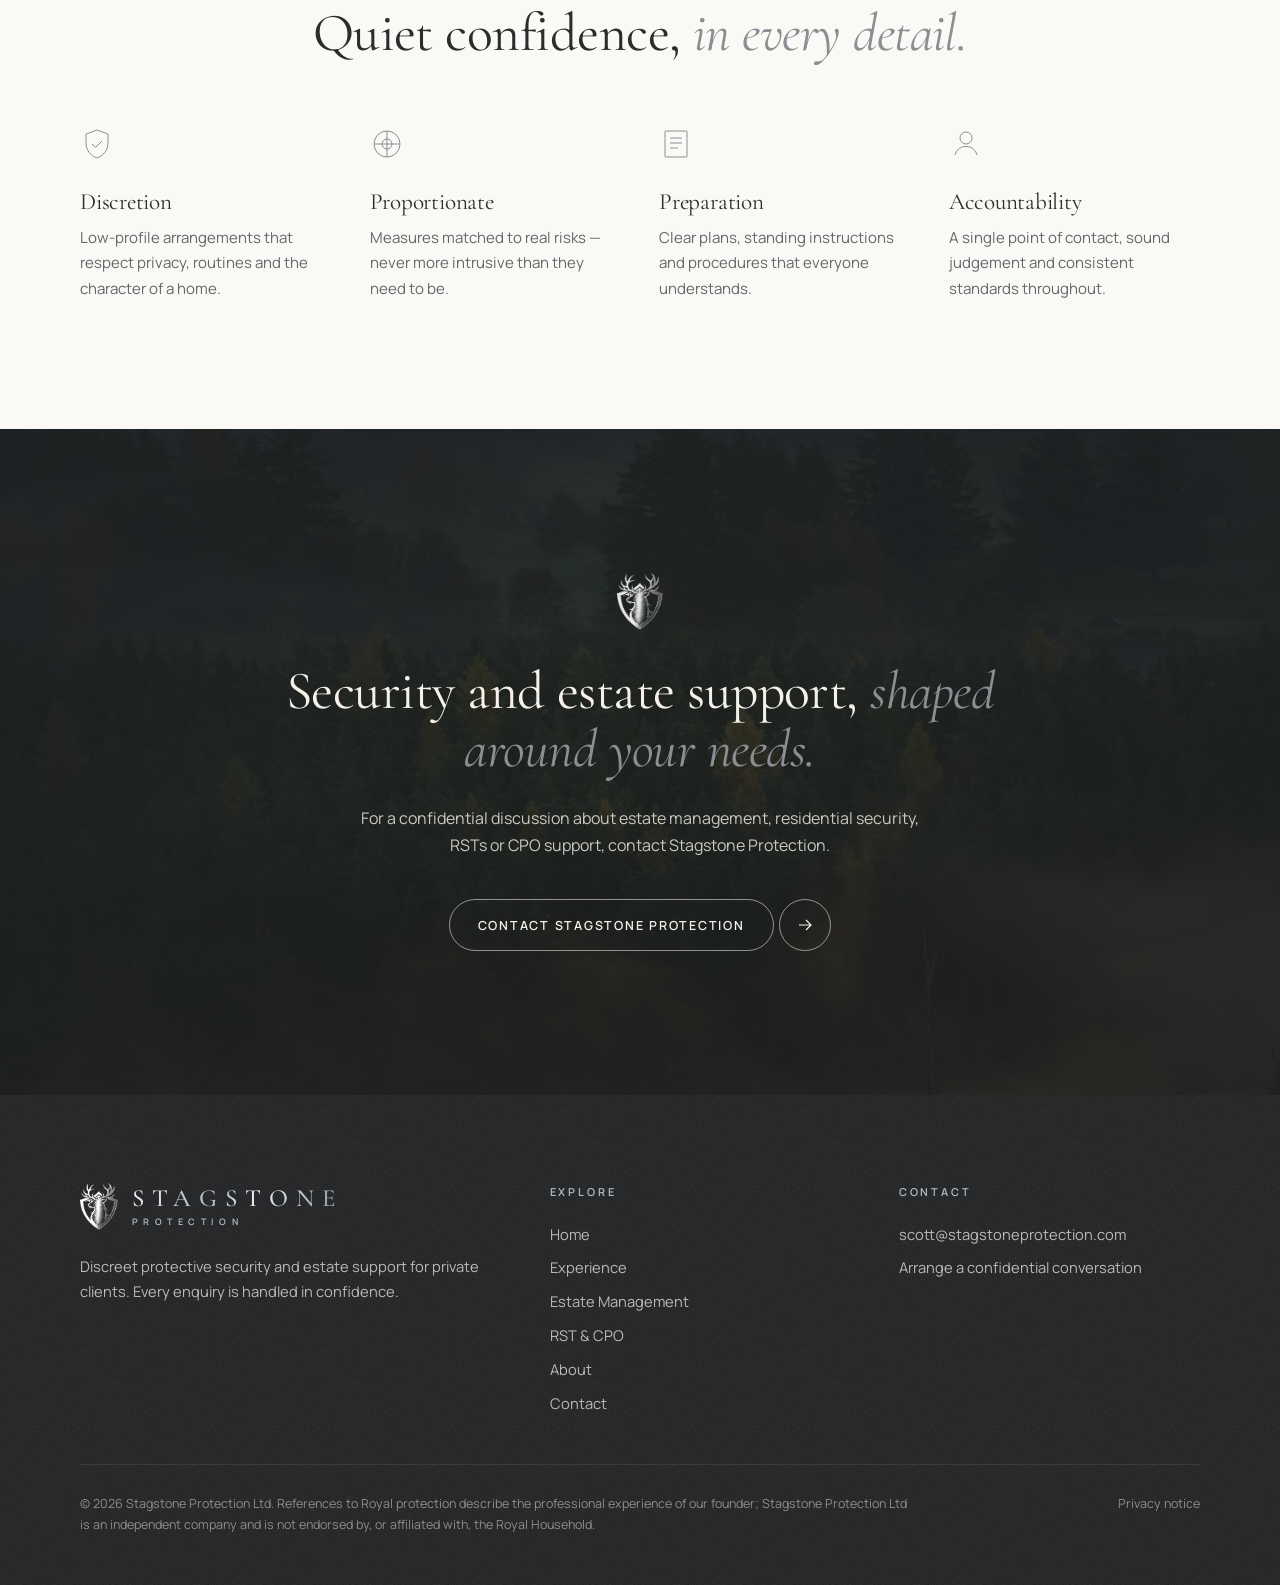
==== commit a42d9caf: "Rename 'Proportion' principle to 'Proportionate'; remove preview badge Co-authored-by: Copilot <2235" ====
--- a/index.html
+++ b/index.html
@@ -199,7 +199,7 @@
         </div>
         <div class="principle reveal" data-delay="1">
           <svg viewBox="0 0 34 34" fill="none" stroke-width="1"><circle cx="17" cy="17" r="13"/><path d="M17 4v26M4 17h26"/><circle cx="17" cy="17" r="5"/></svg>
-          <h3>Proportion</h3>
+          <h3>Proportionate</h3>
           <p>Measures matched to real risks — never more intrusive than they need to be.</p>
         </div>
         <div class="principle reveal" data-delay="2">
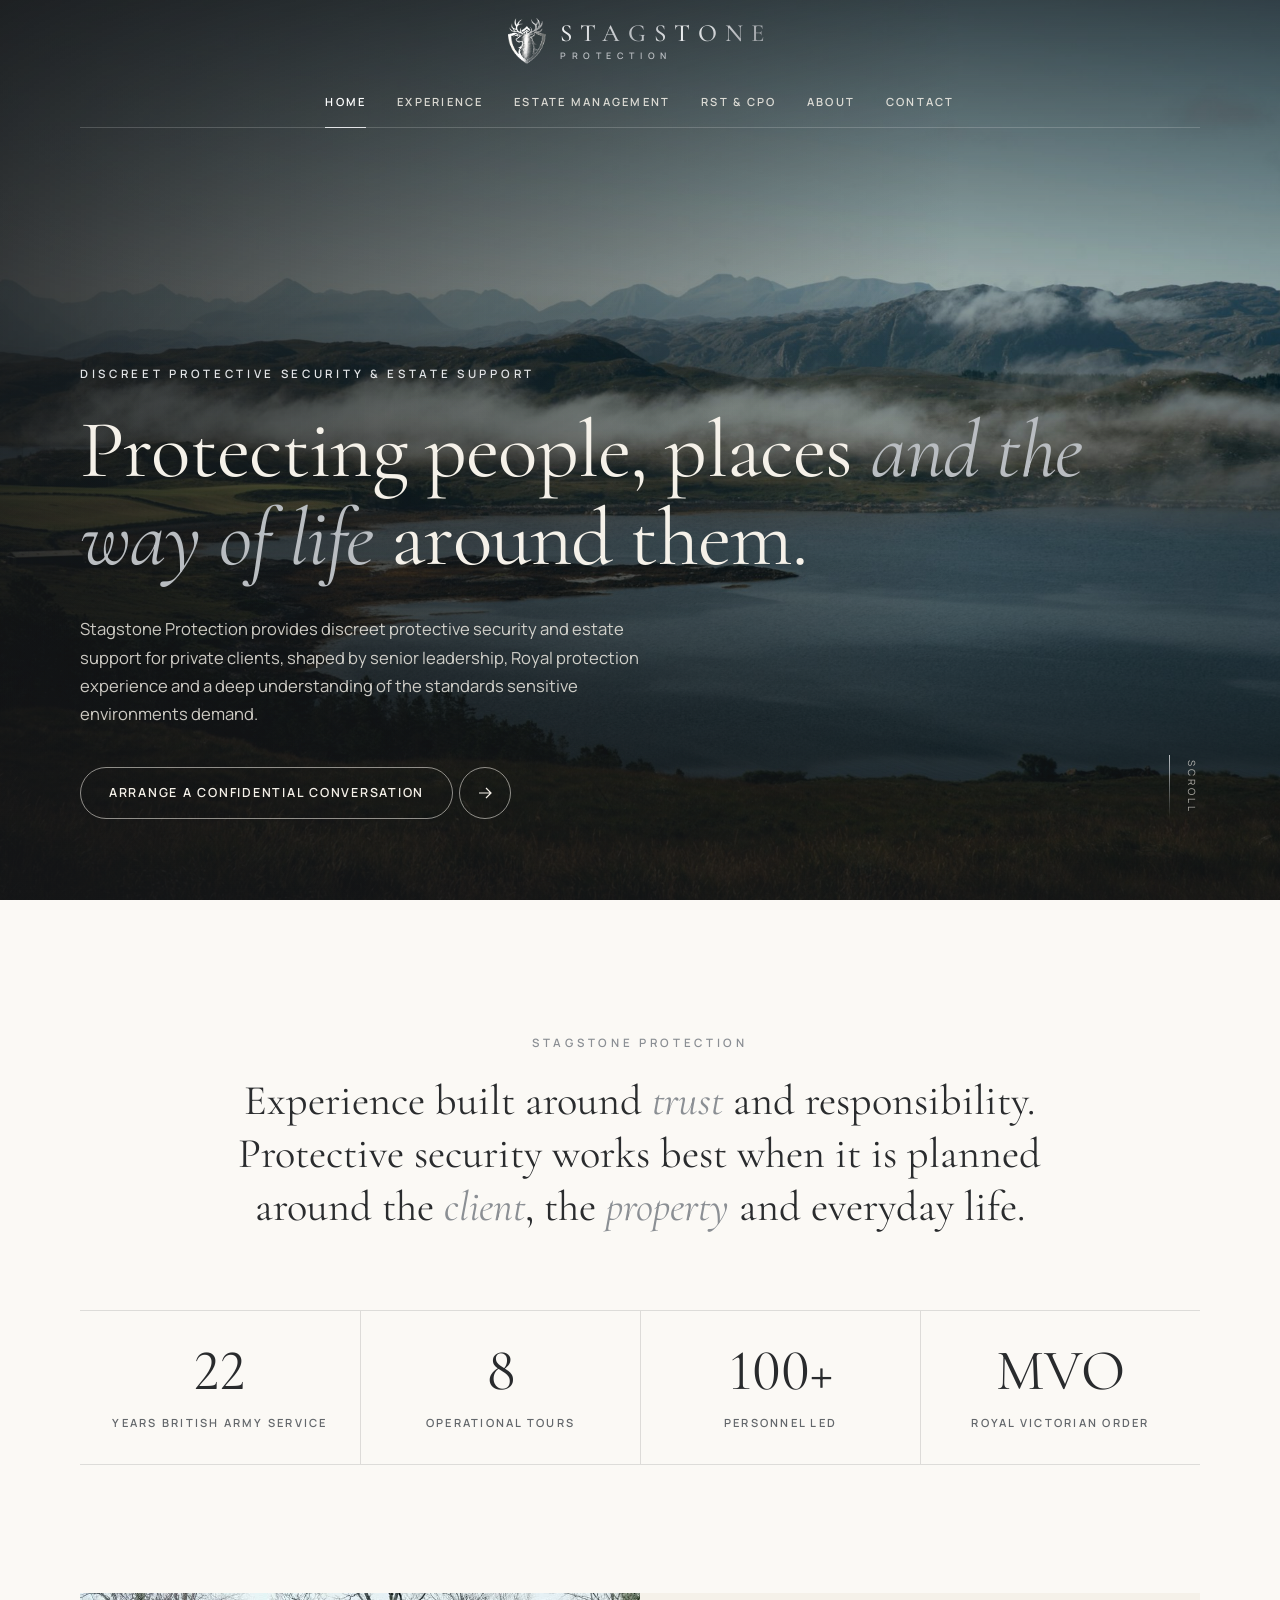
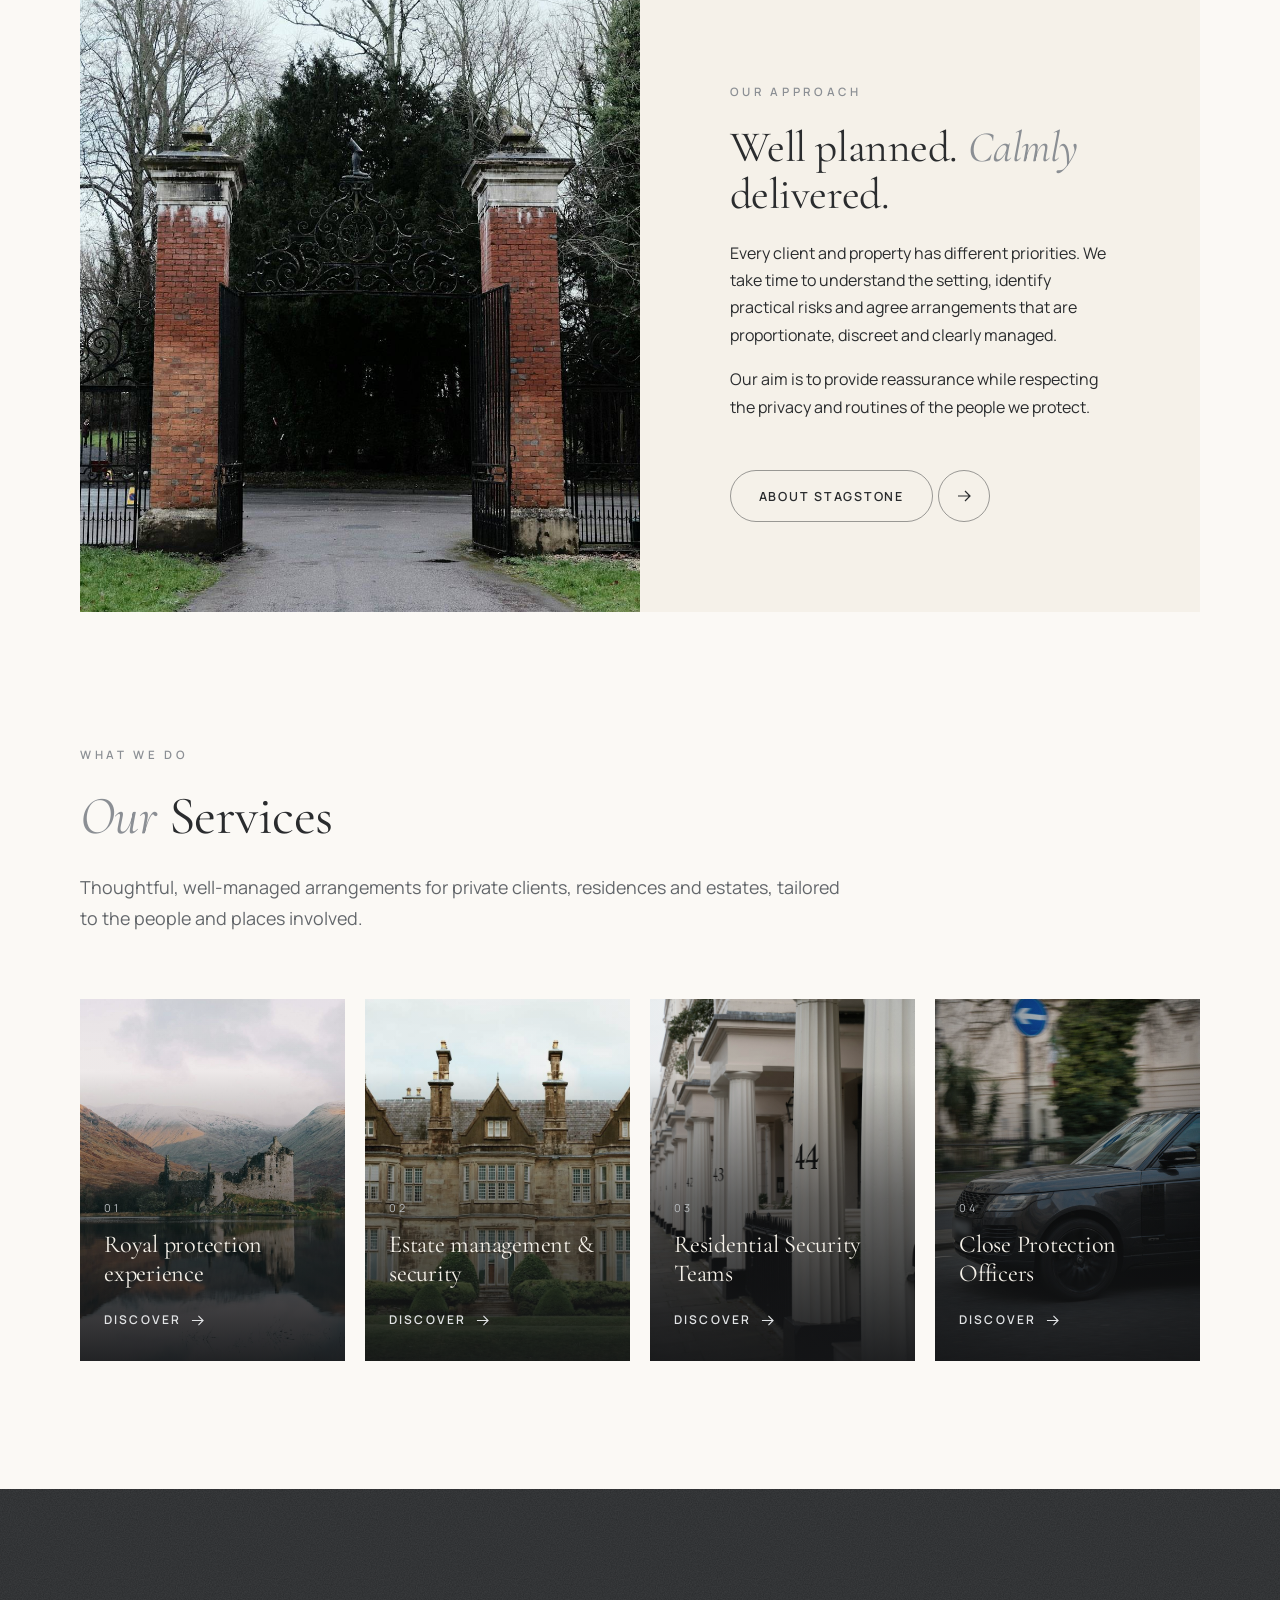
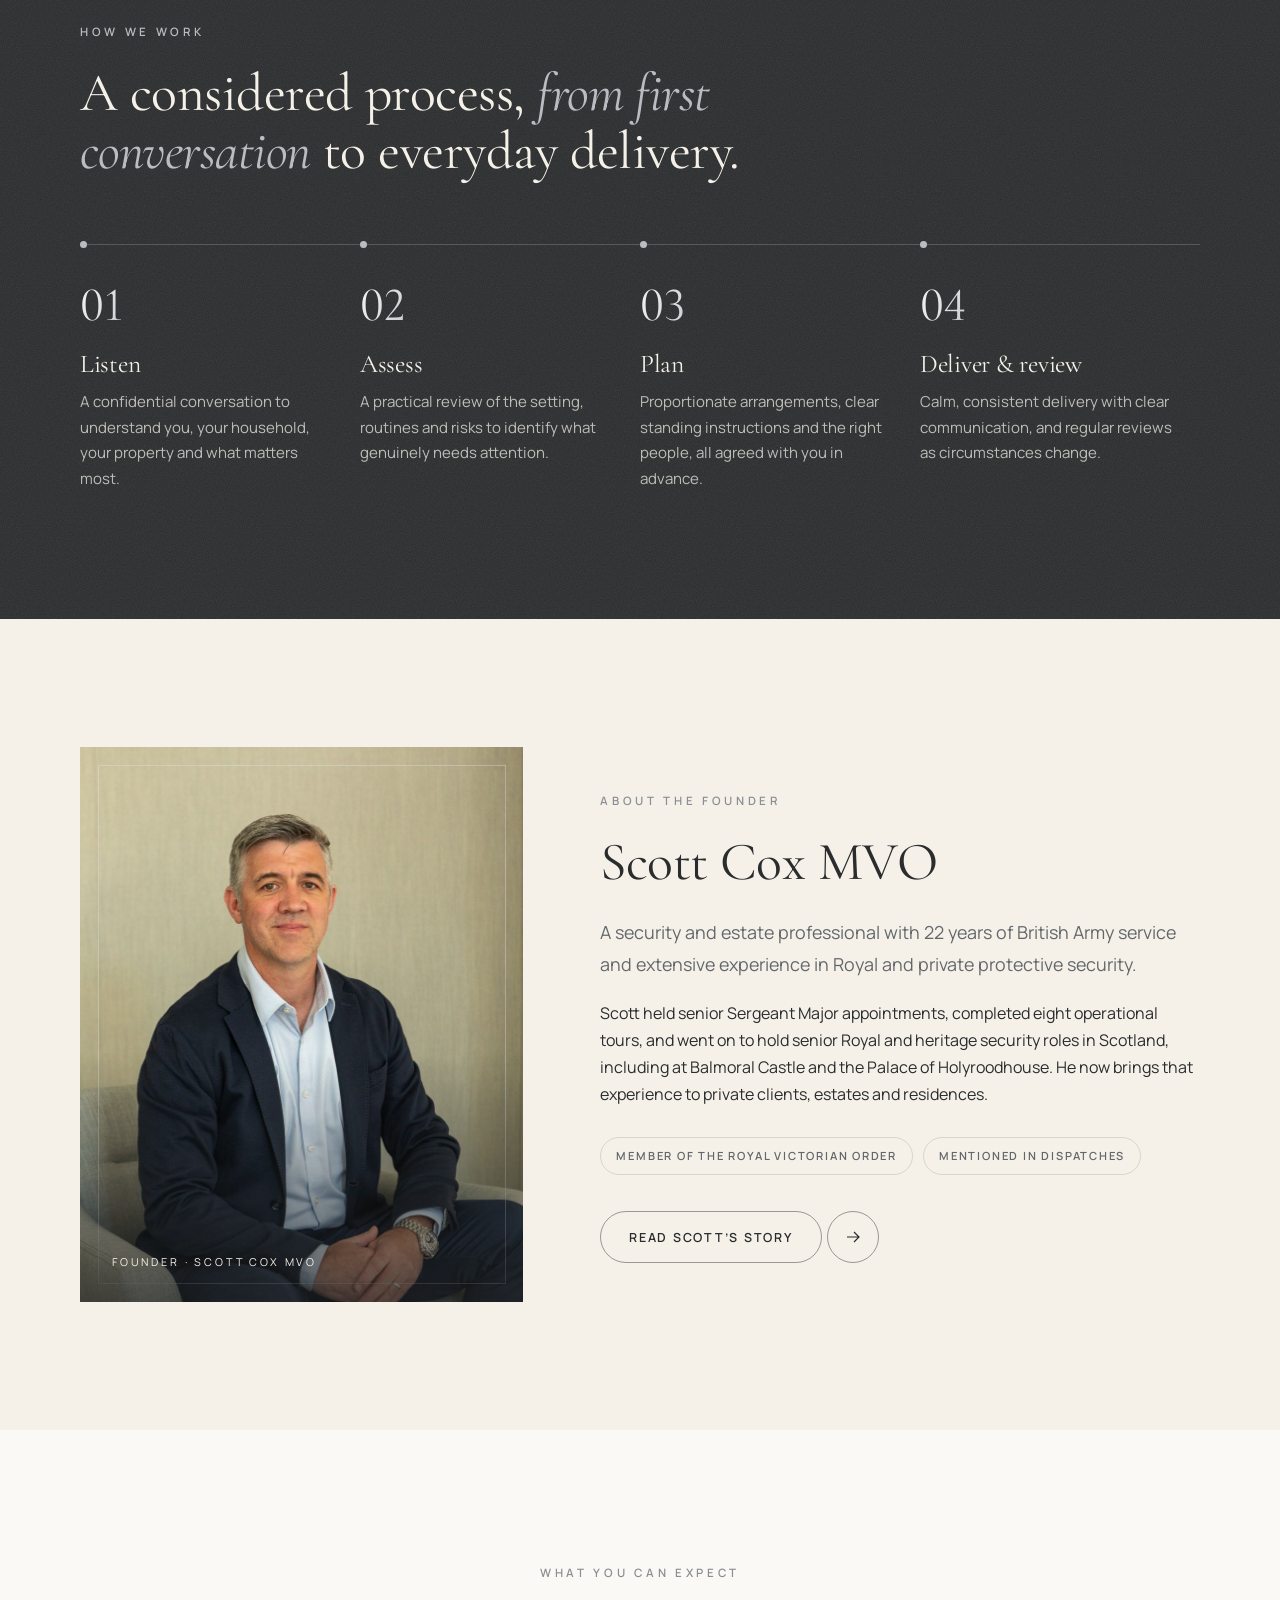
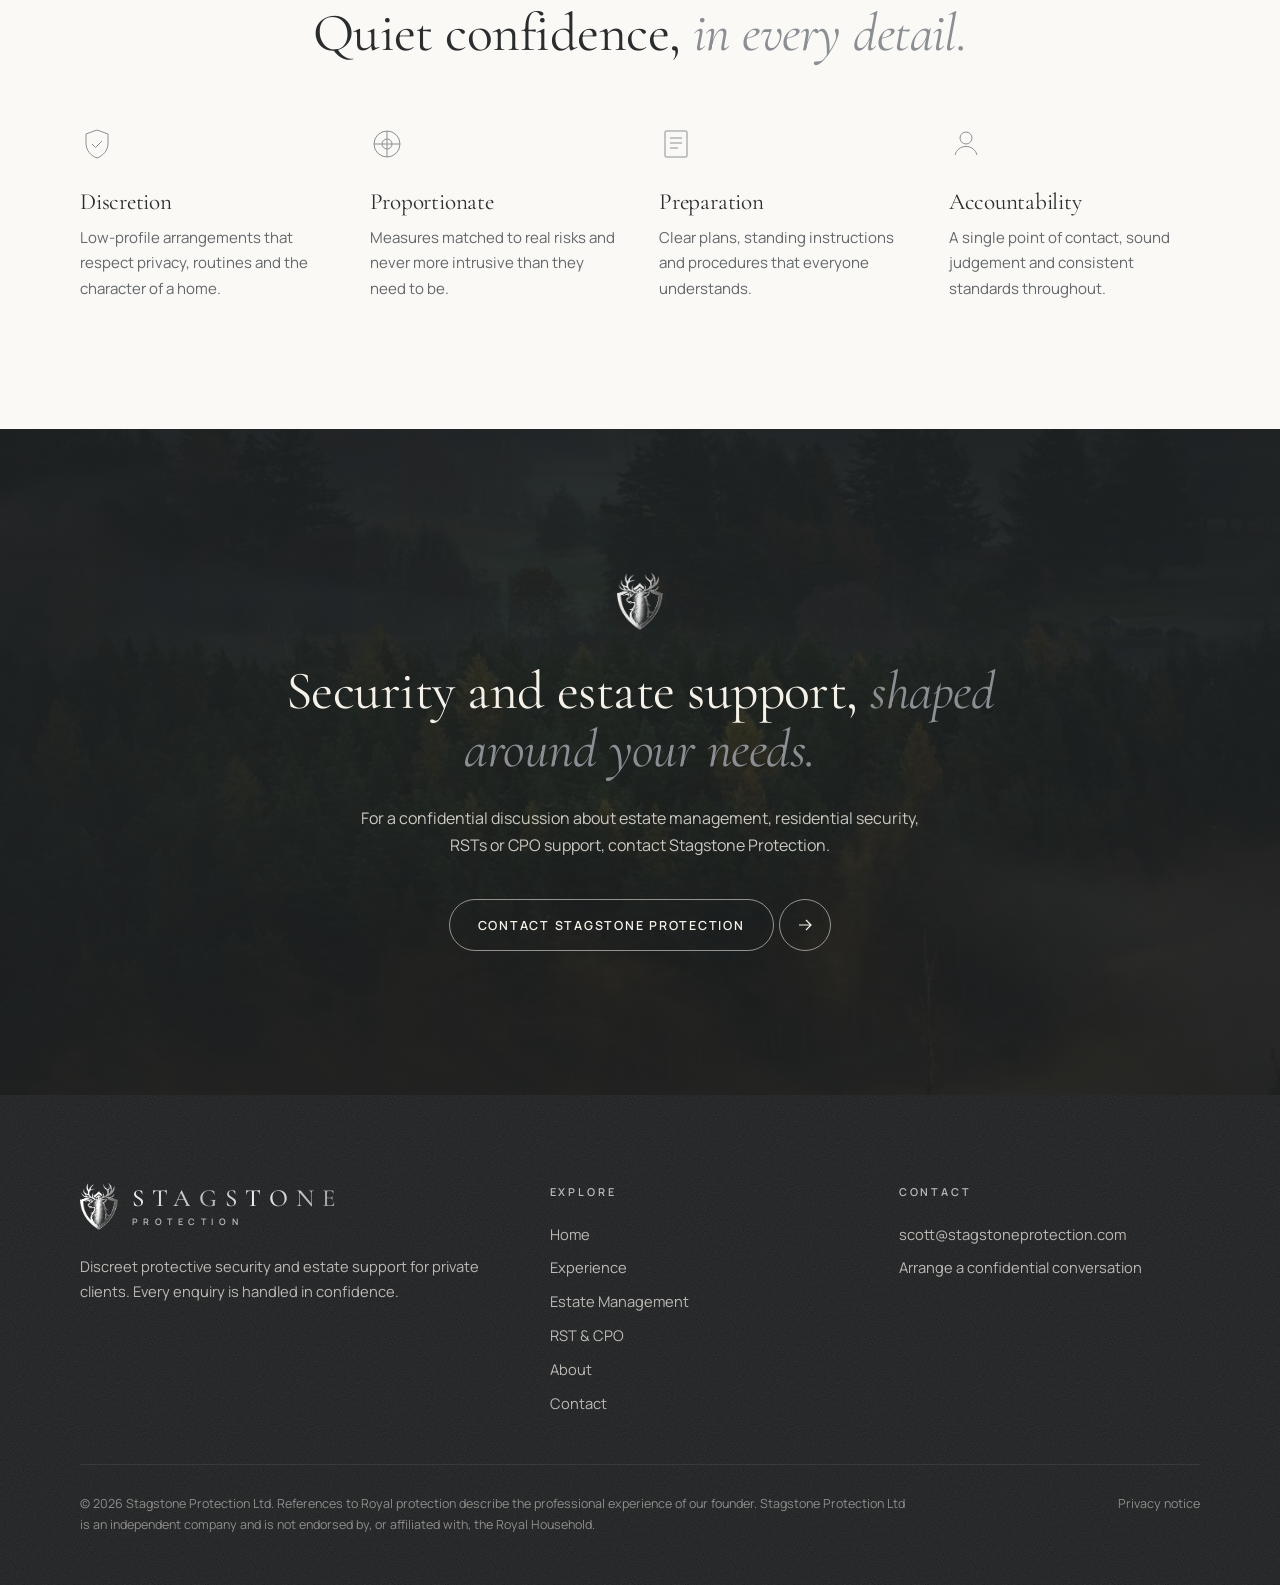
==== commit c52ace25: "Tidy copy: replace em dashes, semicolons and colons with natural sentences Co-authored-by: Copilot <" ====
--- a/index.html
+++ b/index.html
@@ -92,7 +92,7 @@
       <div class="section-head reveal">
         <span class="eyebrow">What we do</span>
         <h2 id="services-title"><em>Our</em> Services</h2>
-        <p class="lead">Thoughtful, well-managed arrangements for private clients, residences and estates — tailored to the people and places involved.</p>
+        <p class="lead">Thoughtful, well-managed arrangements for private clients, residences and estates, tailored to the people and places involved.</p>
       </div>
       <div class="cards">
         <a class="card reveal" href="experience/">
@@ -149,11 +149,11 @@
         </li>
         <li class="step reveal" data-delay="1">
           <h3>Assess</h3>
-          <p>A practical review of the setting, routines and risks — identifying what genuinely needs attention.</p>
+          <p>A practical review of the setting, routines and risks to identify what genuinely needs attention.</p>
         </li>
         <li class="step reveal" data-delay="2">
           <h3>Plan</h3>
-          <p>Proportionate arrangements, clear standing instructions and the right people — agreed with you in advance.</p>
+          <p>Proportionate arrangements, clear standing instructions and the right people, all agreed with you in advance.</p>
         </li>
         <li class="step reveal" data-delay="3">
           <h3>Deliver &amp; review</h3>
@@ -174,7 +174,7 @@
         <span class="eyebrow">About the founder</span>
         <h2 id="founder-title">Scott Cox MVO</h2>
         <p class="lead">A security and estate professional with 22 years of British Army service and extensive experience in Royal and private protective security.</p>
-        <p>Scott held senior Sergeant Major appointments, completed eight operational tours, and went on to hold senior Royal and heritage security roles in Scotland — including at Balmoral Castle and the Palace of Holyroodhouse. He now brings that experience to private clients, estates and residences.</p>
+        <p>Scott held senior Sergeant Major appointments, completed eight operational tours, and went on to hold senior Royal and heritage security roles in Scotland, including at Balmoral Castle and the Palace of Holyroodhouse. He now brings that experience to private clients, estates and residences.</p>
         <ul class="honours" aria-label="Honours">
           <li>Member of the Royal Victorian Order</li>
           <li>Mentioned in Dispatches</li>
@@ -200,7 +200,7 @@
         <div class="principle reveal" data-delay="1">
           <svg viewBox="0 0 34 34" fill="none" stroke-width="1"><circle cx="17" cy="17" r="13"/><path d="M17 4v26M4 17h26"/><circle cx="17" cy="17" r="5"/></svg>
           <h3>Proportionate</h3>
-          <p>Measures matched to real risks — never more intrusive than they need to be.</p>
+          <p>Measures matched to real risks and never more intrusive than they need to be.</p>
         </div>
         <div class="principle reveal" data-delay="2">
           <svg viewBox="0 0 34 34" fill="none" stroke-width="1"><rect x="6" y="4" width="22" height="26" rx="1"/><path d="M11 11h12M11 16h12M11 21h8"/></svg>
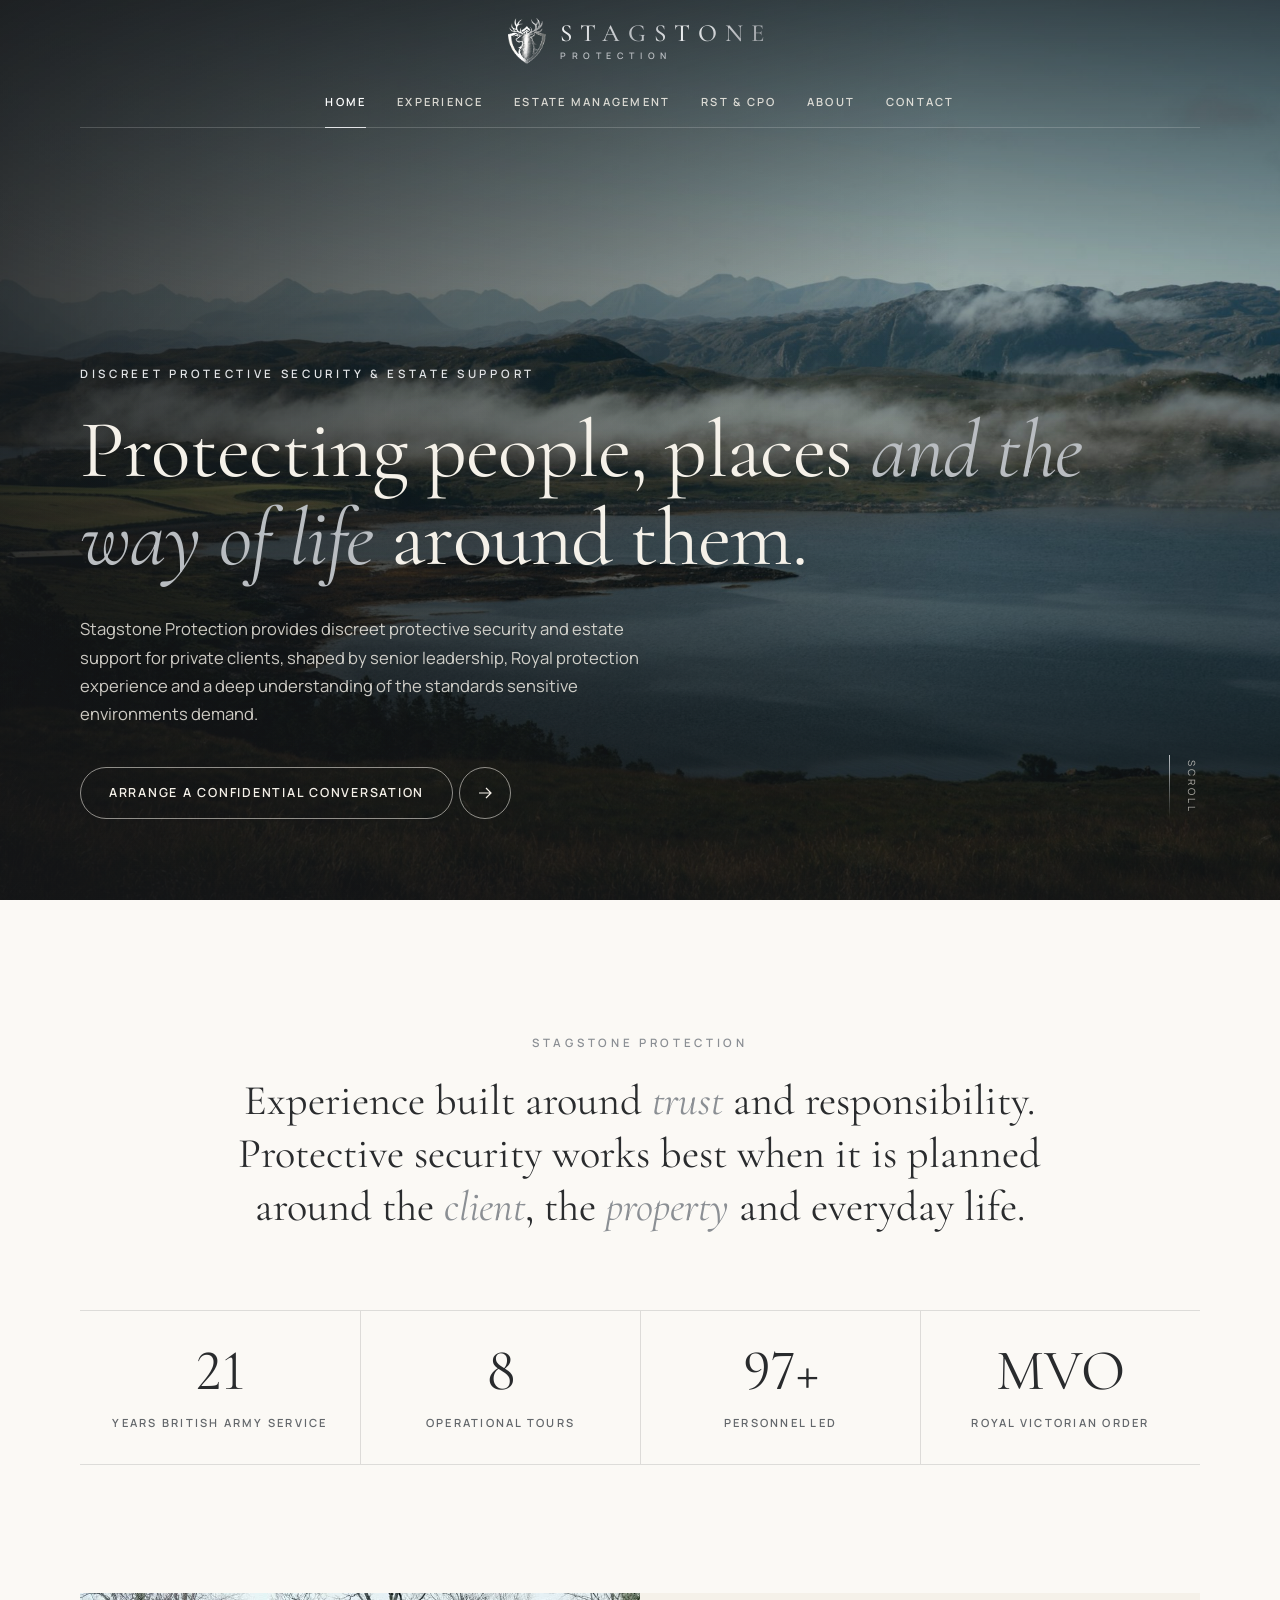
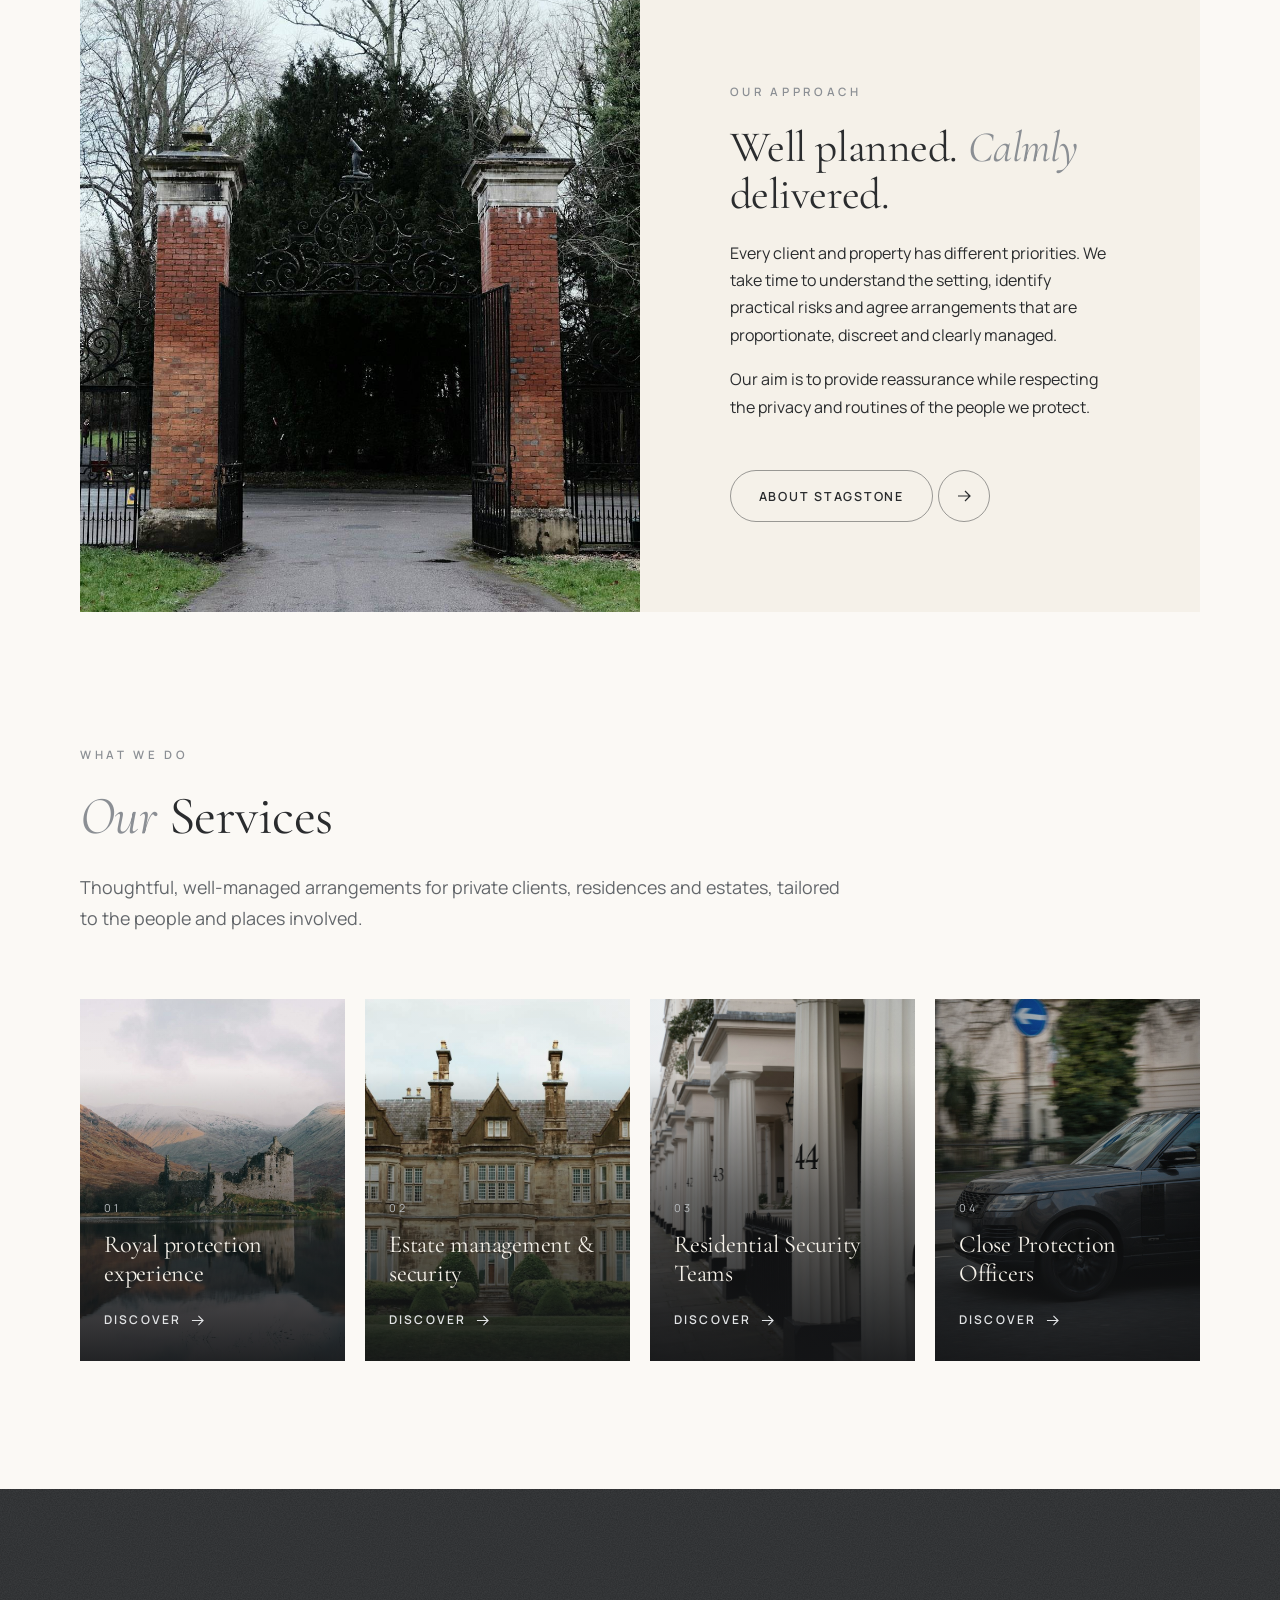
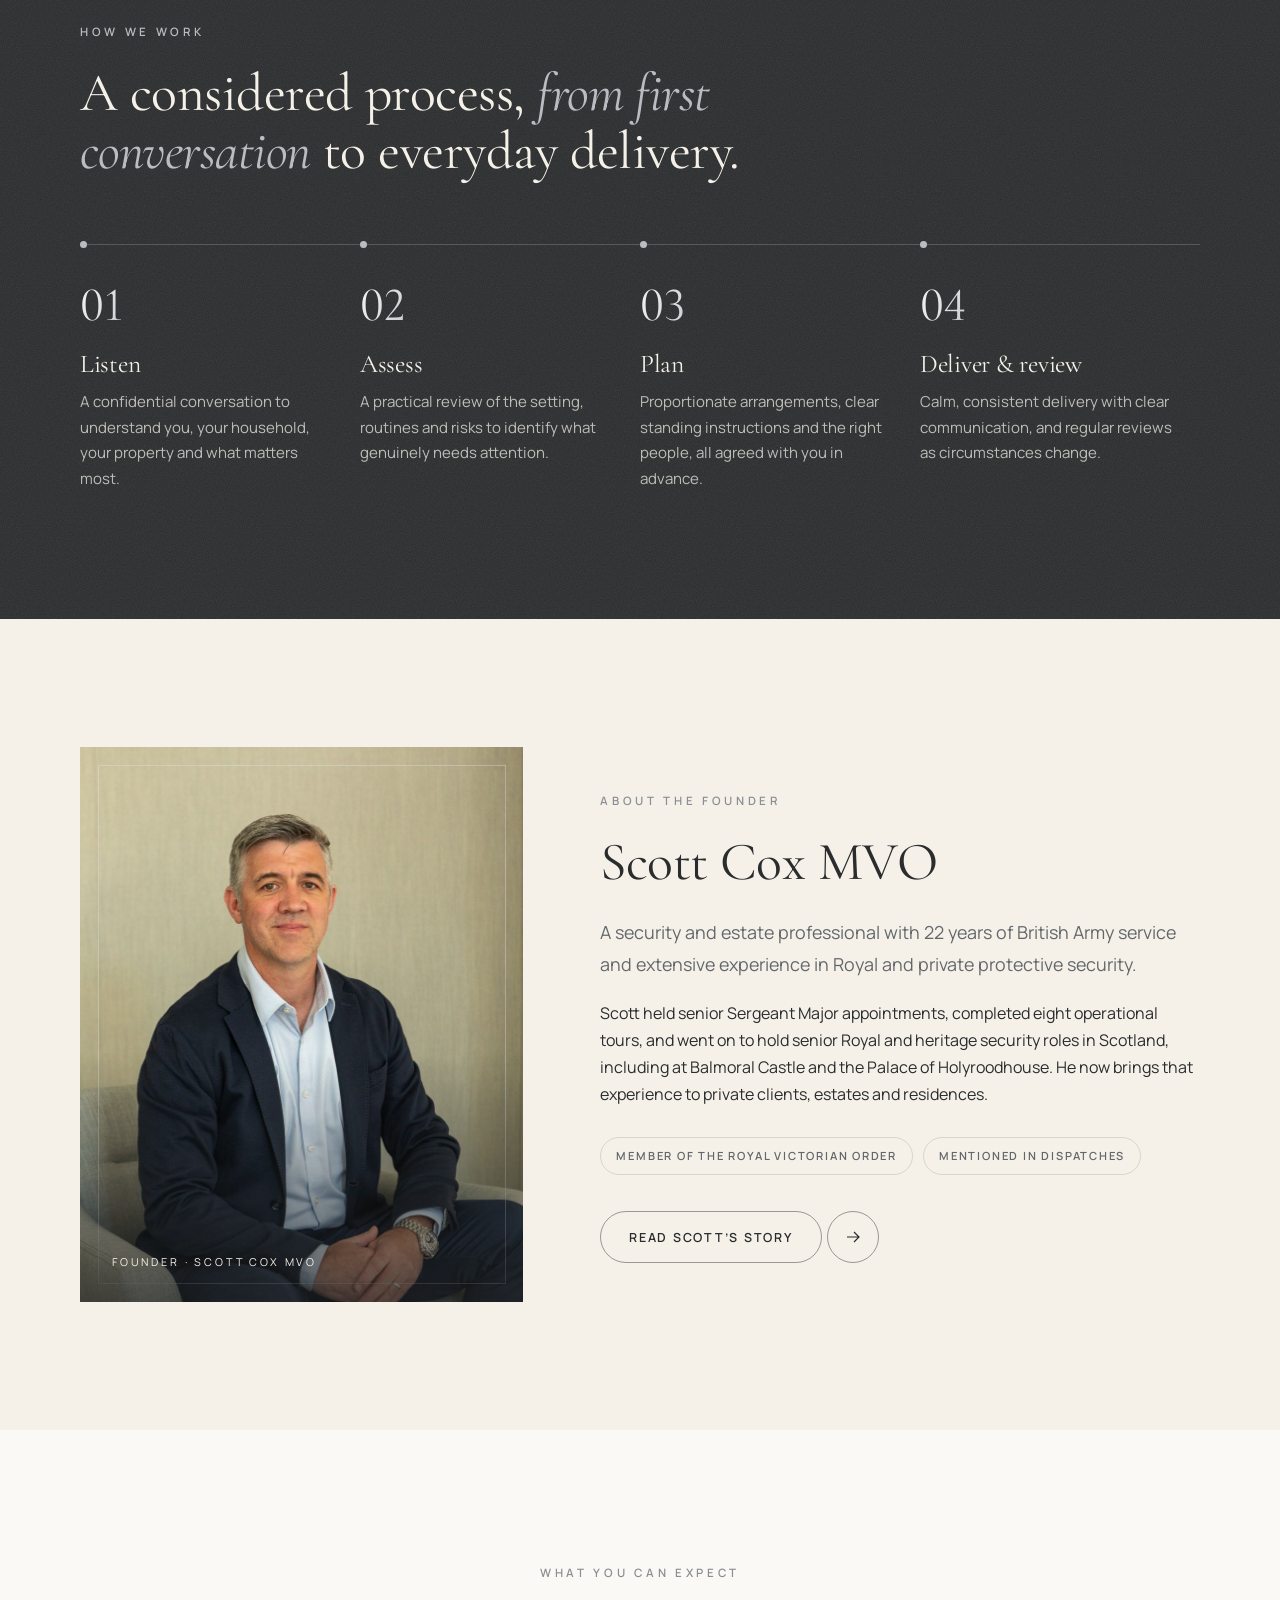
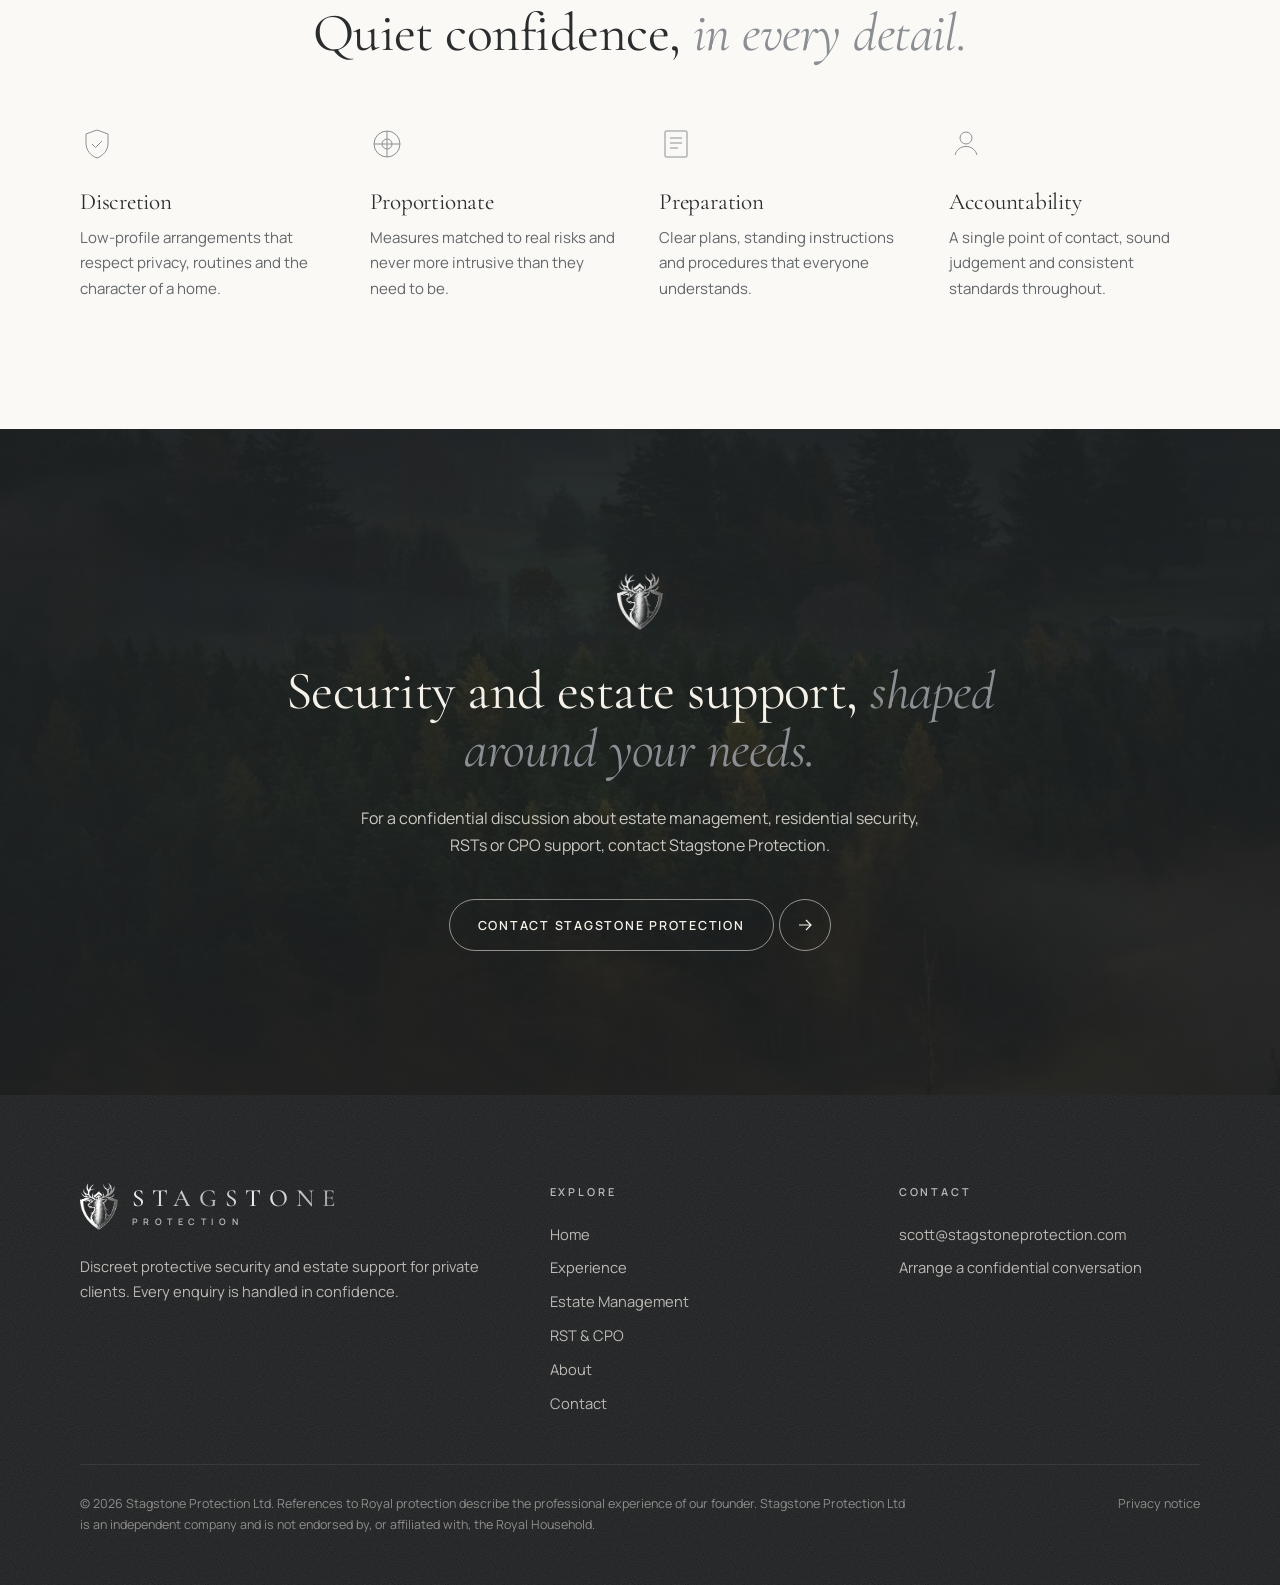
==== commit 3fd2d18f: "Version CSS/JS links so updates are not served from browser cache Co-authored-by: Copilot <223556219" ====
--- a/index.html
+++ b/index.html
@@ -16,8 +16,8 @@
   <link rel="icon" type="image/png" sizes="32x32" href="assets/img/favicon-32.png">
   <link rel="apple-touch-icon" href="assets/img/apple-touch-icon.png">
   <link rel="preload" href="assets/img/hero-highland-loch.jpg" as="image">
-  <link rel="stylesheet" href="assets/css/styles.css">
-  <script src="assets/js/site.js" defer></script>
+  <link rel="stylesheet" href="assets/css/styles.css?v=20261105">
+  <script src="assets/js/site.js?v=20261105" defer></script>
   <script type="application/ld+json">
   {
     "@context": "https://schema.org",
